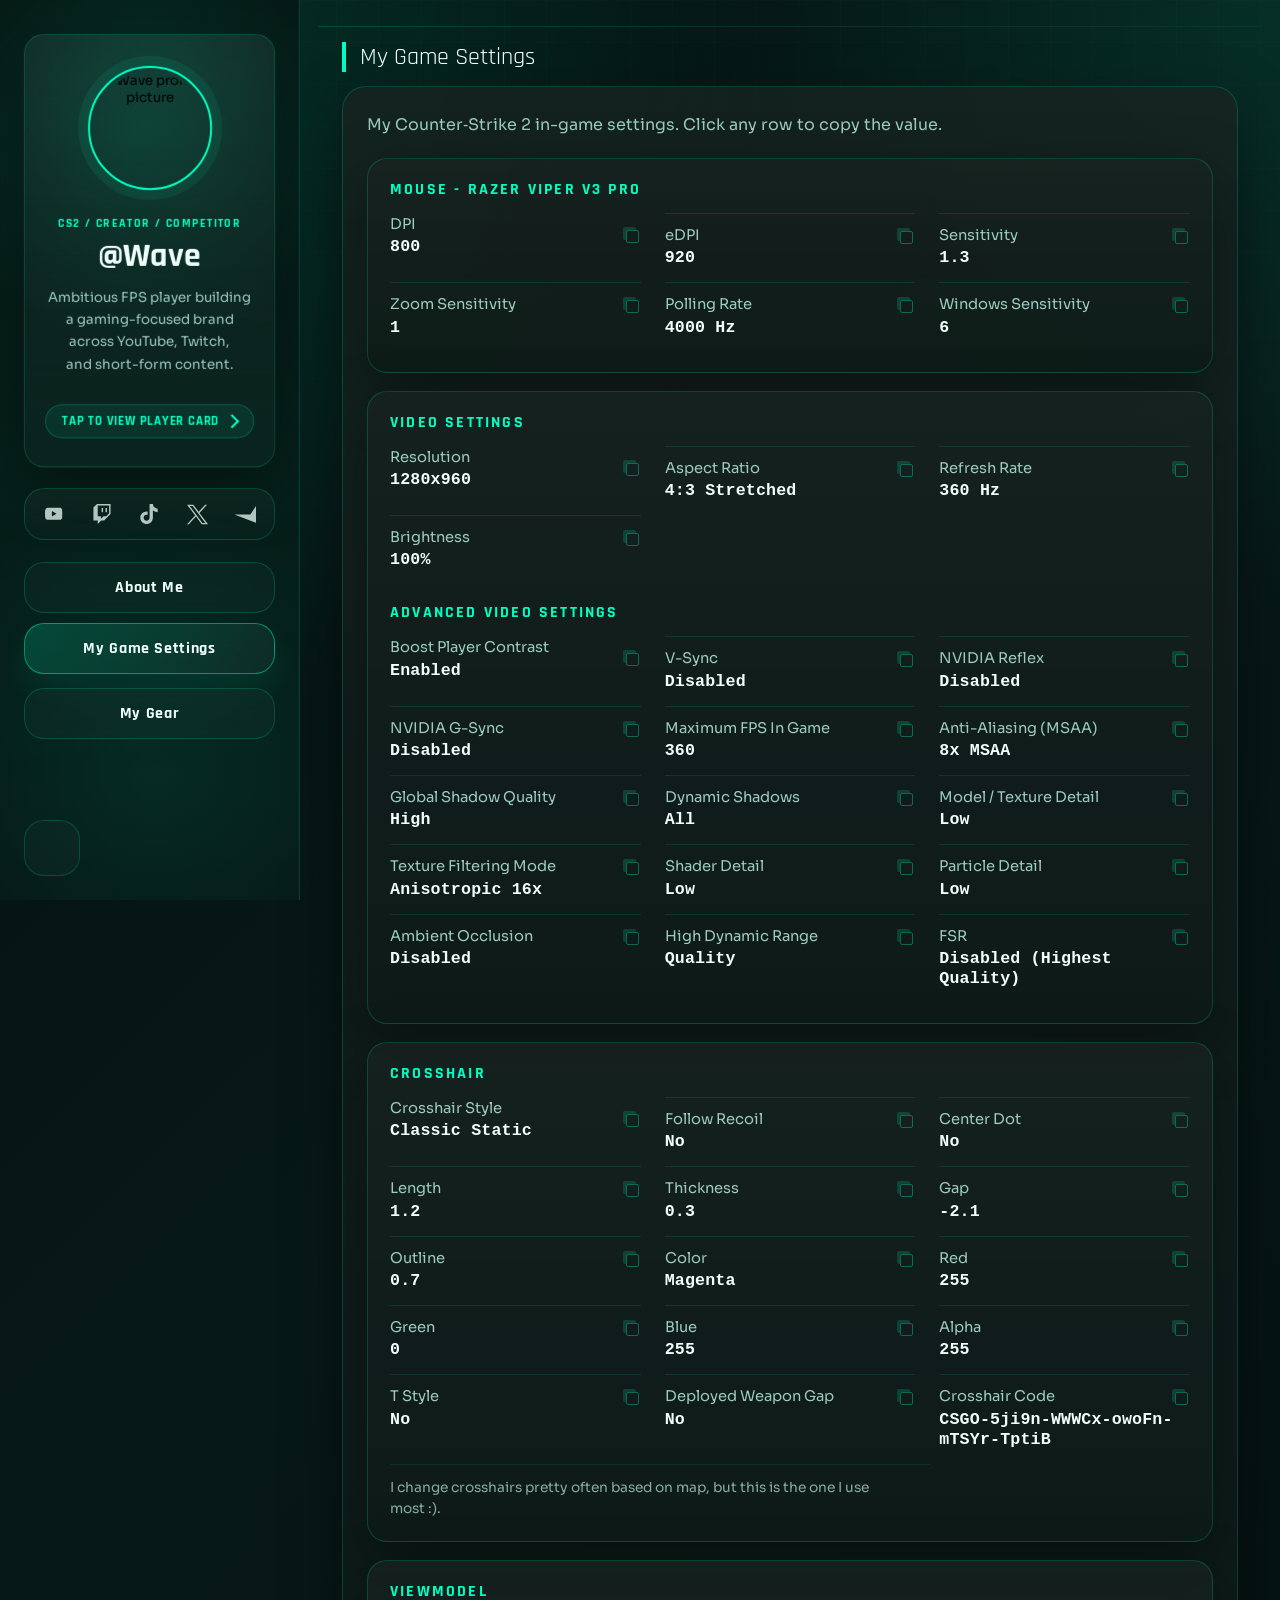
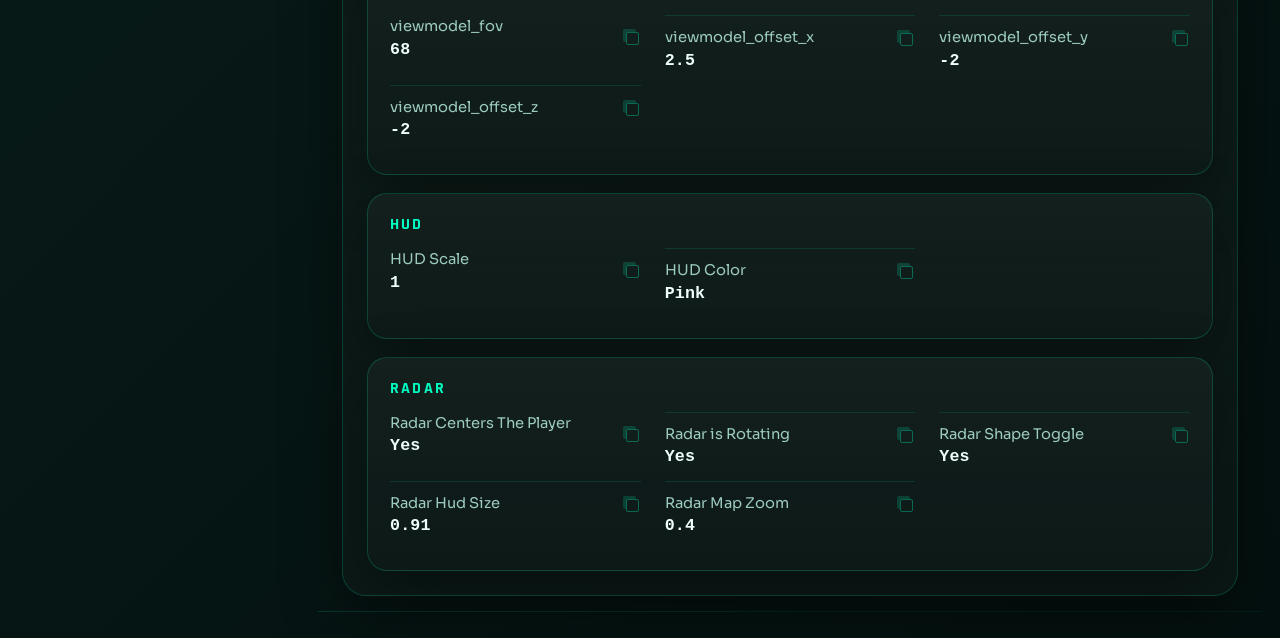
==== docs/index.html @ 9c23ccd5 "Add files via upload" ====
<!DOCTYPE html>
<html lang="en">
<head>
    <meta charset="UTF-8">
    <meta name="viewport" content="width=device-width, initial-scale=1.0">
    <title>About Wave</title>
    <link rel="icon" href="/about-wave/site_top.png" type="image/png">
    <link rel="icon" href="/about-wave/favicon.ico" sizes="any">
    <link rel="apple-touch-icon" href="/about-wave/site_top.png">
    <link rel="preconnect" href="https://fonts.googleapis.com">
    <link rel="preconnect" href="https://fonts.gstatic.com" crossorigin>
    <link href="https://fonts.googleapis.com/css2?family=Rajdhani:wght@500;600;700&family=Sora:wght@400;500;600;700&display=swap" rel="stylesheet">
    <link rel="stylesheet" href="style.css?v=10">
</head>
<body class="dark">
<svg width="0" height="0" style="position:absolute" aria-hidden="true" focusable="false">
<symbol id="ico-youtube" viewBox="10 36.87 182.07 126.98"><path fill="currentColor" stroke="none" d="M 190.522125 70.912613 C 189.40419 60.115097 186.997681 48.178772 178.139496 41.90596 C 171.280365 37.041611 162.263321 36.861847 153.844971 36.871857 C 136.050629 36.881714 118.247475 36.901703 100.452553 36.911728 C 83.337372 36.931747 66.222054 36.941727 49.106869 36.961731 C 41.957218 36.971741 35.007179 36.412476 28.366781 39.508865 C 22.66515 42.165878 18.20149 47.219849 15.515499 52.843369 C 11.790859 60.664368 11.011976 69.524323 10.562595 78.174347 C 9.73385 93.926094 9.823727 109.717834 10.81222 125.460167 C 11.541235 136.94696 13.388477 149.641449 22.265636 156.963928 C 30.134298 163.446503 41.238209 163.765686 51.443363 163.775986 C 83.836479 163.80542 116.239594 163.836304 148.642136 163.855423 C 152.796143 163.865723 157.131104 163.786285 161.364563 163.325867 C 169.691711 162.427124 177.630554 160.039734 182.983398 153.867554 C 188.384796 147.64386 189.773392 138.984268 190.592728 130.7836 C 192.588837 110.885796 192.569702 90.799683 190.522125 70.912613 Z M 81.719604 128.25647 L 81.719604 72.470963 L 130.009354 100.358055 L 81.719604 128.25647 Z"/></symbol>
<symbol id="ico-twitch" viewBox="36.61 4 164.52 192"><g> <path fill="currentColor" stroke="none" d="M 70.888496 4 L 36.610176 38.288544 L 36.610176 161.710846 L 77.735664 161.710846 L 77.735664 196 L 112.013977 161.710846 L 139.434143 161.710846 L 201.133286 99.994194 L 201.133286 4 L 70.888496 4 Z M 187.417953 93.134132 L 159.996811 120.563225 L 132.575684 120.563225 L 108.5849 144.561493 L 108.5849 120.563225 L 77.735664 120.563225 L 77.735664 17.708817 L 187.417953 17.708817 L 187.417953 93.134132 Z"/> <path fill="currentColor" stroke="none" d="M 166.844131 41.718246 L 153.139938 41.718246 L 153.139938 82.855667 L 166.844131 82.855667 L 166.844131 41.718246 Z"/> <path fill="currentColor" stroke="none" d="M 129.148041 41.718246 L 115.442734 41.718246 L 115.442734 82.855667 L 129.148041 82.855667 L 129.148041 41.718246 Z"/> </g></symbol>
<symbol id="ico-tiktok" viewBox="19.44 6.09 163.63 188.91"><path fill="currentColor" stroke="none" d="M 183.061096 51.829941 L 183.061096 84.390602 C 177.371429 83.834839 169.979675 82.542038 161.802902 79.545731 C 151.126495 75.631294 143.178101 70.279175 137.971939 66.135117 L 137.971939 131.944397 L 137.83992 131.739227 C 137.923767 133.045227 137.971939 134.372635 137.971939 135.714325 C 137.971939 168.396469 111.388023 195 78.704086 195 C 46.020145 195 19.435699 168.396469 19.435699 135.714325 C 19.435699 103.032173 46.020145 76.416679 78.704086 76.416679 C 81.904854 76.416679 85.045326 76.67038 88.11319 77.165665 L 88.11319 109.255302 C 85.166122 108.20443 82.001556 107.63707 78.704086 107.63707 C 63.23172 107.63707 50.634144 120.226067 50.634144 135.714325 C 50.634144 151.204346 63.23172 163.79335 78.704086 163.79335 C 94.17646 163.79335 106.7742 151.191879 106.7742 135.714325 C 106.7742 135.13446 106.761703 134.554626 106.726028 133.974762 L 106.726028 6.087601 L 139.25296 6.087601 C 139.374283 8.842316 139.483109 11.621353 139.602661 14.376068 C 139.820328 19.800781 141.752548 25.008209 145.122833 29.273041 C 149.072937 34.287064 154.907135 40.110367 163.09639 44.761841 C 170.764709 49.099274 177.963776 50.972137 183.061096 51.854218 L 183.061096 51.829941 Z"/></symbol>
<symbol id="ico-x" viewBox="3 8.47 196 183.49"><path fill="currentColor" stroke="none" d="M 3.471269 8.466309 L 79.143921 109.668312 L 3 191.952637 L 20.141779 191.952637 L 86.812439 119.915634 L 140.674789 191.952637 L 199 191.952637 L 119.072861 85.058235 L 189.951645 8.466309 L 172.809357 8.466309 L 111.415375 74.811584 L 61.806679 8.466309 L 3.482645 8.466309 L 3.471269 8.466309 Z M 28.672506 21.093765 L 55.460266 21.093765 L 173.775681 179.32605 L 146.987228 179.32605 L 28.672506 21.093765 Z"/></symbol>
<symbol id="ico-faceit" viewBox="0 0 599 473"><path fill="currentColor" stroke="none" d="M 599 2 L 594 0 L 440 236 L 5 236 L 0 239 L 0 243 L 594 473 L 599 470 Z"/></symbol>
</svg>
    <div class="site-shell"></div>
    <div class="container">
        <aside class="sidebar">
            <button class="identity-badge" id="identityBadge" type="button" aria-label="Show player stats" aria-pressed="false">
                <div class="badge-card">
                    <div class="badge-face badge-front">
                        <div class="badge-front-content">
                            <img src="profile.png" alt="Wave profile picture" class="profile-img">
                            <p class="eyebrow">CS2 / Creator / Competitor</p>
                            <div class="username">@Wave</div>
                            <p class="bio">Ambitious FPS player building a gaming-focused brand across YouTube, Twitch, and short-form content.</p>
                        </div>
                        <span class="badge-hint">Tap to view player card</span>
                    </div>

                    <div class="badge-face badge-back">
                        <div class="player-tags">
                            <div class="player-tag">
                                <span>Current Rank</span>
                                <strong>Global Elite / Faceit 10</strong>
                            </div>
                            <div class="player-tag">
                                <span>Server</span>
                                <strong>Europe</strong>
                            </div>
                            <div class="player-tag">
                                <span>Peak ELO</span>
                                <strong>3150</strong>
                            </div>
                            <div class="player-tag">
                                <span>Team</span>
                                <strong>Open for Team</strong>
                            </div>
                        </div>
                        <span class="badge-hint badge-hint-back">Tap to flip back</span>
                    </div>
                </div>
            </button>

            <div class="socials">
                <a href="https://www.youtube.com/@wave7476" target="_blank" rel="noreferrer" aria-label="YouTube" title="YouTube">
                    <svg class="social-icon" viewBox="0 0 201 201" aria-hidden="true"><use href="#ico-youtube"></use></svg>
                </a>
                <a href="https://www.twitch.tv/wave_l7" target="_blank" rel="noreferrer" aria-label="Twitch" title="Twitch">
                    <svg class="social-icon" viewBox="0 0 201 201" aria-hidden="true"><use href="#ico-twitch"></use></svg>
                </a>
                <a href="https://www.tiktok.com/@wave_l7" target="_blank" rel="noreferrer" aria-label="TikTok" title="TikTok">
                    <svg class="social-icon" viewBox="0 0 201 201" aria-hidden="true"><use href="#ico-tiktok"></use></svg>
                </a>
                <a href="https://x.com/wave_ll7?s=21&t=BufkbjyhLS3uzWWzU3MtsQ" target="_blank" rel="noreferrer" aria-label="X" title="X">
                    <svg class="social-icon" viewBox="0 0 201 201" aria-hidden="true"><use href="#ico-x"></use></svg>
                </a>
                <a href="https://www.faceit.com/en/players/Wave_l7" target="_blank" rel="noreferrer" aria-label="FACEIT" title="FACEIT">
                    <svg class="social-icon" viewBox="0 0 201 201" aria-hidden="true"><use href="#ico-faceit"></use></svg>
                </a>
            </div>

            <nav class="nav">
                <button class="nav-link" data-section="about">About Me</button>
                <button class="nav-link active" data-section="settings">My Game Settings</button>
                <button class="nav-link" data-section="gear">My Gear</button>
            </nav>

            <button id="themeToggle" aria-label="Toggle theme"></button>
        </aside>

        <main class="content">
            <section class="section" data-section="about">
                <div class="about-panel-flip" id="aboutPanelFlip">
                    <div class="about-panel-card">
                        <div class="panel about-panel about-panel-face about-panel-front" data-about-panel-toggle tabindex="0" role="button" aria-label="Show streaming and upload schedule">
                            <div class="about-copy">
                                <h2>A bit about myself</h2>
                                <div class="about-intro-chip">My name is Liam</div>
                                <div class="about-role-tags" aria-label="Player role attributes">
                                    <span class="about-role-tag">AWP</span>
                                    <span class="about-role-tag">Mirage</span>
                                    <span class="about-role-tag">Callouts</span>
                                </div>
                                <p>I started playing games at a very young age and got hooked on FPS titles through Call of Duty 2 and Call of Duty 4. But I really fell in love with the genre when I stepped into the CS:GO territory.</p>
                                <p>Now I’m actively pursuing the highest level of gameplay, constantly improving while also maintaining that "fun" in games.</p>
                                <blockquote class="about-quote">
                                    <span class="about-quote-mark">"</span>
                                    <p>Your time is limited, so don’t waste it living someone else’s life.</p>
                                </blockquote>
                            </div>

                            <div class="milestone-summary">
                                <div class="summary-box">
                                    <span>Started With</span>
                                    <strong>Competitive CS2 passion</strong>
                                </div>
                                <div class="summary-box">
                                    <span>Built Around</span>
                                    <strong>YouTube + Esports</strong>
                                </div>
                                <div class="summary-box">
                                    <span>Current Goal</span>
                                    <strong>Make it to the Premier League</strong>
                                </div>
                            </div>
                        </div>

                        <div class="panel about-panel about-panel-face about-panel-back">
                            <button class="about-panel-toggle" type="button" data-about-panel-toggle aria-label="Show about me story">Back to Story</button>
                            <div class="schedule-copy">
                                <span class="widget-kicker">Content Schedule</span>
                                <h2>Live & Upload Calendar</h2>
                                <p>Keeping the week simple and consistent: live streams run from Friday to Sunday, and new videos land on Wednesday and Sunday.</p>
                                <div class="schedule-legend" aria-label="Calendar legend">
                                    <div class="schedule-legend-item">
                                        <span class="schedule-marker stream" aria-hidden="true"></span>
                                        <span>Stream</span>
                                    </div>
                                    <div class="schedule-legend-item">
                                        <span class="schedule-marker upload" aria-hidden="true"></span>
                                        <span>Upload</span>
                                    </div>
                                    <div class="schedule-legend-item">
                                        <span class="schedule-marker both" aria-hidden="true"></span>
                                        <span>Stream + Upload</span>
                                    </div>
                                </div>
                            </div>

                            <div class="schedule-card" aria-label="Weekly content calendar">
                                <div class="schedule-grid">
                                    <div class="schedule-day">
                                        <span class="schedule-day-label">Mon</span>
                                        <span class="schedule-marker off" aria-hidden="true"></span>
                                    </div>
                                    <div class="schedule-day">
                                        <span class="schedule-day-label">Tue</span>
                                        <span class="schedule-marker off" aria-hidden="true"></span>
                                    </div>
                                    <div class="schedule-day">
                                        <span class="schedule-day-label">Wed</span>
                                        <span class="schedule-marker upload" aria-hidden="true"></span>
                                    </div>
                                    <div class="schedule-day">
                                        <span class="schedule-day-label">Thu</span>
                                        <span class="schedule-marker off" aria-hidden="true"></span>
                                    </div>
                                    <div class="schedule-day">
                                        <span class="schedule-day-label">Fri</span>
                                        <span class="schedule-marker stream" aria-hidden="true"></span>
                                    </div>
                                    <div class="schedule-day">
                                        <span class="schedule-day-label">Sat</span>
                                        <span class="schedule-marker stream" aria-hidden="true"></span>
                                    </div>
                                    <div class="schedule-day featured">
                                        <span class="schedule-day-label">Sun</span>
                                        <span class="schedule-marker both" aria-hidden="true"></span>
                                    </div>
                                </div>
                                <div class="schedule-note">
                                    <strong>Streaming:</strong> Friday to Sunday, 7 PM to 10 PM (Ljubljana time)
                                </div>
                            </div>
                        </div>
                    </div>
                </div>

                <div class="about-widgets">
                    <div class="panel about-widget contact-widget">
                        <div class="widget-header">
                            <span class="widget-kicker">Contact Me</span>
                            <h3>Messages & Business Reachout</h3>
                        </div>
                        <div class="contact-list">
                            <div class="contact-item">
                                <div class="contact-item-main">
                                    <span>DM me on X</span>
                                    <strong>@wave_ll7</strong>
                                </div>
                                <a class="contact-mini-cta" href="https://x.com/wave_ll7?s=21&t=BufkbjyhLS3uzWWzU3MtsQ" target="_blank" rel="noreferrer" aria-label="Open X contact"></a>
                            </div>
                            <div class="contact-item">
                                <div class="contact-item-main">
                                    <span>Email</span>
                                    <strong>wave_l7.business@outlook.com</strong>
                                </div>
                                <a class="contact-mini-cta" href="mailto:wave_l7.business@outlook.com" aria-label="Open email prompt"></a>
                            </div>
                        </div>
                    </div>

                    <div class="panel about-widget region-widget">
                        <div class="widget-header">
                            <span class="widget-kicker">Country & Region</span>
                            <h3>Europe / Slovenia</h3>
                        </div>
                    </div>
                </div>

                <div class="timeline-header">
                    <div class="section-title timeline-title">Progress Timeline</div>
                    <div class="timeline-switch" aria-label="Timeline switcher">
                        <span class="timeline-switch-glass" aria-hidden="true"></span>
                        <button class="timeline-tab active" data-timeline="esports">Esports</button>
                        <button class="timeline-tab" data-timeline="channel">Channel</button>
                    </div>
                </div>

                <div class="timeline-view active" data-timeline-view="esports">
                    <div class="timeline">
                        <article class="timeline-item timeline-item-start completed">
                            <span class="timeline-year">The Beginning</span>
                            <button class="timeline-card-flip" type="button" aria-label="Show Competitive Start achievement date">
                                <div class="timeline-card-stack">
                                    <div class="timeline-card timeline-card-front">
                                        <h3>Competitive Start</h3>
                                        <p>Started my grind up at the beginning of 2026 and am slowly grinding my way to the top level of the faceit playerbase.</p>
                                    </div>
                                    <div class="timeline-card timeline-card-back">
                                        <span class="timeline-date-label">Achievement Date</span>
                                        <strong>17 Jan 2026</strong>
                                    </div>
                                </div>
                            </button>
                        </article>
                        <article class="timeline-item completed">
                            <span class="timeline-year">Breakthrough</span>
                            <button class="timeline-card-flip" type="button" aria-label="Show First Serious Milestone achievement date">
                                <div class="timeline-card-stack">
                                    <div class="timeline-card timeline-card-front">
                                        <h3>First Serious Milestone</h3>
                                        <p>Reached 3k ELO for the first time </p>
                                    </div>
                                    <div class="timeline-card timeline-card-back">
                                        <span class="timeline-date-label">Achievement Date</span>
                                        <strong>30 Mar 2026</strong>
                                    </div>
                                </div>
                            </button>
                        </article>
                        <article class="timeline-item goal">
                            <span class="goal-rings" aria-hidden="true"></span>
                            <span class="goal-orbit" aria-hidden="true"></span>
                            <span class="timeline-year">Next</span>
                            <div class="timeline-card">
                                <h3>Final Goal</h3>
                                <p>Aim to reach 4k ELO and earn a spot on my first esports team.</p>
                            </div>
                        </article>
                    </div>
                </div>

                <div class="timeline-view" data-timeline-view="channel">
                    <div class="timeline">
                        <article class="timeline-item timeline-item-start completed">
                            <span class="timeline-year">The Start</span>
                            <button class="timeline-card-flip" type="button" aria-label="Show Channel Launch achievement date">
                                <div class="timeline-card-stack">
                                    <div class="timeline-card timeline-card-front">
                                        <h3>Channel Launch</h3>
                                        <p>Created the Wave channel and uploaded the first Call of Duty Warzone montage.</p>
                                    </div>
                                    <div class="timeline-card timeline-card-back">
                                        <span class="timeline-date-label">Achievement Date</span>
                                        <strong>10 Nov 2020</strong>
                                    </div>
                                </div>
                            </button>
                        </article>
                        <article class="timeline-item completed">
                            <span class="timeline-year">Video Milestone</span>
                            <button class="timeline-card-flip" type="button" aria-label="Show Grinding Phase achievement date">
                                <div class="timeline-card-stack">
                                    <div class="timeline-card timeline-card-front">
                                        <h3>First Big Short</h3>
                                        <p>"Justice Rains From Above" Became the first Arc Raiders Short to reach one hundred thousand views on Christmas Eve and it felt unreal.</p>
                                    </div>
                                    <div class="timeline-card timeline-card-back">
                                        <span class="timeline-date-label">Achievement Date</span>
                                        <strong>24 Dec 2025</strong>
                                    </div>
                                </div>
                            </button>
                        </article>
                        <article class="timeline-item completed">
                            <span class="timeline-year">Video Milestone</span>
                            <button class="timeline-card-flip" type="button" aria-label="Show Breakthrough achievement date">
                                <div class="timeline-card-stack">
                                    <div class="timeline-card timeline-card-front">
                                        <h3>First Hundred Views</h3>
                                        <p>"Solo Queue Dust 2 FACEIT – Road to 3K" Became the first video to pass one hundred views.</p>
                                    </div>
                                    <div class="timeline-card timeline-card-back">
                                        <span class="timeline-date-label">Achievement Date</span>
                                        <strong>16 Mar 2026</strong>
                                    </div>
                                </div>
                            </button>
                        </article>
                        <article class="timeline-item goal">
                            <span class="goal-rings" aria-hidden="true"></span>
                            <span class="goal-orbit" aria-hidden="true"></span>
                            <span class="timeline-year">Goal</span>
                            <div class="timeline-card">
                                <h3>Channel Goal</h3>
                                <p>Reach 100 Subscribers on YouTube.</p>
                            </div>
                        </article>
                    </div>
                </div>

                <p class="timeline-outro">Thanks for all the support and for taking the time to read my story.</p>
            </section>

            <section class="section active" data-section="settings">
                <div class="section-title">My Game Settings</div>
                <div class="panel settings-panel">
                    <p class="section-intro">My Counter‑Strike 2 in-game settings. Click any row to copy the value.</p>

                    <div class="settings-list">
                        <div class="settings-group">
                            <h3>Mouse - Razer Viper V3 Pro</h3>
                            <div class="settings-row"><span>DPI</span><strong>800</strong></div>
                            <div class="settings-row"><span>eDPI</span><strong>920</strong></div>
                            <div class="settings-row"><span>Sensitivity</span><strong>1.3</strong></div>
                            <div class="settings-row"><span>Zoom Sensitivity</span><strong>1</strong></div>
                            <div class="settings-row"><span>Polling Rate</span><strong>4000 Hz</strong></div>
                            <div class="settings-row"><span>Windows Sensitivity</span><strong>6</strong></div>
                        </div>

                        <div class="settings-group">
                            <h3>Video Settings</h3>
                            <div class="settings-row"><span>Resolution</span><strong>1280x960</strong></div>
                            <div class="settings-row"><span>Aspect Ratio</span><strong>4:3 Stretched</strong></div>
                            <div class="settings-row"><span>Refresh Rate</span><strong>360 Hz</strong></div>
                            <div class="settings-row"><span>Brightness</span><strong>100%</strong></div>
                            <p class="settings-subtitle">Advanced Video Settings</p>
                            <div class="settings-row"><span>Boost Player Contrast</span><strong>Enabled</strong></div>
                            <div class="settings-row"><span>V-Sync</span><strong>Disabled</strong></div>
                            <div class="settings-row"><span>NVIDIA Reflex</span><strong>Disabled</strong></div>
                            <div class="settings-row"><span>NVIDIA G-Sync</span><strong>Disabled</strong></div>
                            <div class="settings-row"><span>Maximum FPS In Game</span><strong>360</strong></div>
                            <div class="settings-row"><span>Anti-Aliasing (MSAA)</span><strong>8x MSAA</strong></div>
                            <div class="settings-row"><span>Global Shadow Quality</span><strong>High</strong></div>
                            <div class="settings-row"><span>Dynamic Shadows</span><strong>All</strong></div>
                            <div class="settings-row"><span>Model / Texture Detail</span><strong>Low</strong></div>
                            <div class="settings-row"><span>Texture Filtering Mode</span><strong>Anisotropic 16x</strong></div>
                            <div class="settings-row"><span>Shader Detail</span><strong>Low</strong></div>
                            <div class="settings-row"><span>Particle Detail</span><strong>Low</strong></div>
                            <div class="settings-row"><span>Ambient Occlusion</span><strong>Disabled</strong></div>
                            <div class="settings-row"><span>High Dynamic Range</span><strong>Quality</strong></div>
                            <div class="settings-row"><span>FSR</span><strong>Disabled (Highest Quality)</strong></div>
                        </div>

                        <div class="settings-group">
                            <h3>Crosshair</h3>
                            <div class="settings-row"><span>Crosshair Style</span><strong>Classic Static</strong></div>
                            <div class="settings-row"><span>Follow Recoil</span><strong>No</strong></div>
                            <div class="settings-row"><span>Center Dot</span><strong>No</strong></div>
                            <div class="settings-row"><span>Length</span><strong>1.2</strong></div>
                            <div class="settings-row"><span>Thickness</span><strong>0.3</strong></div>
                            <div class="settings-row"><span>Gap</span><strong>-2.1</strong></div>
                            <div class="settings-row"><span>Outline</span><strong>0.7</strong></div>
                            <div class="settings-row"><span>Color</span><strong>Magenta</strong></div>
                            <div class="settings-row"><span>Red</span><strong>255</strong></div>
                            <div class="settings-row"><span>Green</span><strong>0</strong></div>
                            <div class="settings-row"><span>Blue</span><strong>255</strong></div>
                            <div class="settings-row"><span>Alpha</span><strong>255</strong></div>
                            <div class="settings-row"><span>T Style</span><strong>No</strong></div>
                            <div class="settings-row"><span>Deployed Weapon Gap</span><strong>No</strong></div>
                            <div class="settings-row"><span>Crosshair Code</span><strong>CSGO-5ji9n-WWWCx-owoFn-mTSYr-TptiB</strong></div>
                            <p class="settings-note">I change crosshairs pretty often based on map, but this is the one I use most :).</p>
                        </div>

                        <div class="settings-group">
                            <h3>Viewmodel</h3>
                            <div class="settings-row"><span>viewmodel_fov</span><strong>68</strong></div>
                            <div class="settings-row"><span>viewmodel_offset_x</span><strong>2.5</strong></div>
                            <div class="settings-row"><span>viewmodel_offset_y</span><strong>-2</strong></div>
                            <div class="settings-row"><span>viewmodel_offset_z</span><strong>-2</strong></div>
                        </div>

                        <div class="settings-group">
                            <h3>HUD</h3>
                            <div class="settings-row"><span>HUD Scale</span><strong>1</strong></div>
                            <div class="settings-row"><span>HUD Color</span><strong>Pink</strong></div>
                        </div>

                        <div class="settings-group">
                            <h3>Radar</h3>
                            <div class="settings-row"><span>Radar Centers The Player</span><strong>Yes</strong></div>
                            <div class="settings-row"><span>Radar is Rotating</span><strong>Yes</strong></div>
                            <div class="settings-row"><span>Radar Shape Toggle</span><strong>Yes</strong></div>
                            <div class="settings-row"><span>Radar Hud Size</span><strong>0.91</strong></div>
                            <div class="settings-row"><span>Radar Map Zoom</span><strong>0.4</strong></div>
                        </div>
                    </div>
                </div>
            </section>

            <section class="section" data-section="gear">
                <div class="section-title">My Gear</div>
                <div class="panel">
                    <div class="grid">
                        <div class="card">
                            <img src="mouse.jpg" alt="Razer Viper V3 Pro">
                            <h3>Razer Viper V3 Pro</h3>
                        </div>
                        <div class="card">
                            <img src="mousepad.jpg" alt="Razer Gigantus v2">
                            <h3>Razer Gigantus v2</h3>
                        </div>
                        <div class="card">
                            <img src="keyboard.jpg" alt="Razer Huntsman Mini">
                            <h3>Razer Huntsman Mini</h3>
                        </div>
                        <div class="card">
                            <img src="monitor_1.jpg" alt="Alienware AW2725QF 27 Inch 4K">
                            <h3>Alienware AW2725QF 27 Inch 4K</h3>
                        </div>
                        <div class="card">
                            <img src="headphones.jpg" alt="Sennheiser HD 560 S">
                            <h3>Sennheiser HD 560 S</h3>
                        </div>
                        <div class="card">
                            <img src="microphone.jpg" alt="ELGATO Wave:3">
                            <h3>ELGATO Wave:3</h3>
                        </div>
                        <div class="card">
                            <img src="webcam.jpg" alt="Logitech Brio 4K UHD">
                            <h3>Logitech Brio 4K UHD</h3>
                        </div>
                        <div class="card">
                            <img src="chair.jpg" alt="Logitech Brio 4K UHD">
                            <h3>NIBE Gaming chair black faux leather red</h3>
                        </div>
                    </div>
                </div>

                <div class="section-title">My System</div>
                <div class="panel">
                    <div class="grid">
                        <div class="card">
                            <img src="cpu.jpg" alt="Ryzen 7 9800X3D">
                            <h3>Ryzen 7 9800X3D</h3>
                        </div>
                        <div class="card">
                            <img src="cpu_cooler.jpg" alt="DeepCool LS720 WH 360mm AIO">
                            <h3>DeepCool LS720 WH 360mm AIO</h3>
                        </div>
                        <div class="card">
                            <img src="ram.jpg" alt="ENVINDA DDR5 5600Mhz">
                            <h3>ENVINDA DDR5 5600Mhz</h3>
                        </div>
                        <div class="card">
                            <img src="gpu.jpg" alt="Gigabyte AERO 4070ti">
                            <h3>Gigabyte AERO 4070ti</h3>
                        </div>
                        <div class="card">
                            <img src="motherboard.jpg" alt="ASRock B850 Pro RS">
                            <h3>ASRock B850 Pro RS</h3>
                        </div>
                        <div class="card">
                            <img src="case.jpg" alt="NZXT H7 Flow">
                            <h3>NZXT H7 Flow</h3>
                        </div>
                        <div class="card">
                            <img src="case_fans.jpg" alt="Lian Li Bora Digital Gray">
                            <h3>Lian Li Bora Digital Gray</h3>
                        </div>
                        <div class="card">
                            <img src="ssd.jpg" alt="Crucial T500 2TB">
                            <h3>Crucial T500 2TB</h3>
                        </div>
                        <div class="card">
                            <img src="psu.jpg" alt="Thermaltake GF1 850W">
                            <h3>Thermaltake GF1 850W</h3>
                        </div>
                    </div>
                </div>
            </section>
        </main>

        <div class="socials socials-mobile">
            <a href="https://www.youtube.com/@wave7476" target="_blank" rel="noreferrer" aria-label="YouTube" title="YouTube">
                <svg class="social-icon" viewBox="0 0 201 201" aria-hidden="true"><use href="#ico-youtube"></use></svg>
            </a>
            <a href="https://www.twitch.tv/wave_l7" target="_blank" rel="noreferrer" aria-label="Twitch" title="Twitch">
                <svg class="social-icon" viewBox="0 0 201 201" aria-hidden="true"><use href="#ico-twitch"></use></svg>
            </a>
            <a href="https://www.tiktok.com/@wave_l7" target="_blank" rel="noreferrer" aria-label="TikTok" title="TikTok">
                <svg class="social-icon" viewBox="0 0 201 201" aria-hidden="true"><use href="#ico-tiktok"></use></svg>
            </a>
            <a href="https://x.com/wave_ll7?s=21&t=BufkbjyhLS3uzWWzU3MtsQ" target="_blank" rel="noreferrer" aria-label="X" title="X">
                <svg class="social-icon" viewBox="0 0 201 201" aria-hidden="true"><use href="#ico-x"></use></svg>
            </a>
            <a href="https://www.faceit.com/en/players/Wave_l7" target="_blank" rel="noreferrer" aria-label="FACEIT" title="FACEIT">
                <svg class="social-icon" viewBox="0 0 201 201" aria-hidden="true"><use href="#ico-faceit"></use></svg>
            </a>
        </div>
    </div>

    <script src="script.js?v=10"></script>
</body>
</html>
---- docs/style.css ----
:root {
    --sidebar-radius: 20px;
    --bg: #061311;
    --panel: rgba(8, 21, 19, 0.82);
    --panel-strong: rgba(10, 31, 27, 0.92);
    --border: rgba(0, 255, 195, 0.18);
    --text: #effffb;
    --muted: #9ccbc0;
    --accent: #00ffc3;
    --accent-soft: rgba(0, 255, 195, 0.14);
    --shadow: 0 20px 60px rgba(0, 0, 0, 0.35);
    --sidebar-bg: linear-gradient(180deg, rgba(6, 18, 16, 0.96), rgba(6, 18, 16, 0.76));
}

* {
    margin: 0;
    padding: 0;
    box-sizing: border-box;
}

html {
    scroll-behavior: smooth;
}

body {
    min-height: 100vh;
    position: relative;
    font-family: "Sora", sans-serif;
    color: var(--text);
    background:
        radial-gradient(circle at top left, rgba(0, 255, 195, 0.16), transparent 30%),
        radial-gradient(circle at top right, rgba(0, 255, 195, 0.1), transparent 24%),
        linear-gradient(135deg, #03100e 0%, #071917 45%, #04100f 100%);
    transition: background 0.3s ease, color 0.3s ease;
    overflow-x: hidden;
}

body::before {
    content: "";
    position: fixed;
    inset: 0;
    background-image:
        linear-gradient(rgba(255, 255, 255, 0.02) 1px, transparent 1px),
        linear-gradient(90deg, rgba(255, 255, 255, 0.02) 1px, transparent 1px);
    background-size: 42px 42px;
    mask-image: linear-gradient(to bottom, rgba(0, 0, 0, 0.75), transparent 95%);
    pointer-events: none;
}

body::after {
    content: "";
    position: fixed;
    inset: -8%;
    background:
        radial-gradient(circle at 18% 18%, rgba(117, 255, 223, 0.07), transparent 30%),
        radial-gradient(circle at 82% 22%, rgba(117, 255, 223, 0.04), transparent 26%),
        radial-gradient(circle at 70% 78%, rgba(117, 255, 223, 0.05), transparent 30%);
    opacity: 0;
    transform-origin: center;
    animation: ambientBreathe 26s ease-in-out infinite;
    pointer-events: none;
}

body:not(.dark) {
    --bg: #f1fbf7;
    --panel: rgba(246, 253, 250, 0.98);
    --panel-strong: rgba(239, 249, 245, 0.985);
    --border: rgba(0, 154, 118, 0.28);
    --text: #10211d;
    --muted: #3d5c54;
    --accent: #00a884;
    --accent-soft: rgba(0, 168, 132, 0.09);
    --shadow: 0 18px 48px rgba(8, 44, 37, 0.08);
    --sidebar-bg: linear-gradient(180deg, rgba(238, 251, 247, 0.99), rgba(226, 245, 239, 0.96));
    background:
        radial-gradient(circle at top left, rgba(0, 207, 160, 0.11), transparent 30%),
        radial-gradient(circle at bottom right, rgba(0, 207, 160, 0.06), transparent 24%),
        linear-gradient(135deg, #f1fbf7 0%, #e4f4ee 100%);
}

body:not(.dark)::before {
    background-image:
        linear-gradient(rgba(8, 53, 42, 0.06) 1px, transparent 1px),
        linear-gradient(90deg, rgba(8, 53, 42, 0.06) 1px, transparent 1px);
}

body:not(.dark)::after {
    background:
        radial-gradient(circle at 18% 18%, rgba(0, 168, 132, 0.03), transparent 28%),
        radial-gradient(circle at 82% 22%, rgba(0, 168, 132, 0.02), transparent 24%),
        radial-gradient(circle at 70% 78%, rgba(0, 168, 132, 0.025), transparent 28%);
    opacity: 0;
}

body:not(.dark) .site-shell::before,
body:not(.dark) .site-shell::after {
    background: linear-gradient(90deg, rgba(0, 154, 118, 0.24), rgba(0, 154, 118, 0.1));
    box-shadow: 0 0 18px rgba(0, 154, 118, 0.06);
}

.site-shell {
    position: absolute;
    inset: 0;
    pointer-events: none;
    z-index: 0;
}

.site-shell::before,
.site-shell::after {
    content: "";
    position: absolute;
    left: 318px;
    right: 18px;
    height: 1px;
    background: linear-gradient(90deg, rgba(0, 255, 195, 0.16), rgba(0, 255, 195, 0.06));
    box-shadow: 0 0 28px rgba(0, 255, 195, 0.08);
}

.site-shell::before {
    top: 26px;
}

.site-shell::after {
    bottom: 26px;
}

.container {
    display: flex;
    min-height: 100vh;
    position: relative;
    z-index: 1;
}

.sidebar {
    width: 300px;
    height: 100vh;
    min-height: 100vh;
    position: sticky;
    top: 0;
    padding: 36px 24px;
    background: var(--sidebar-bg);
    border-right: 1px solid var(--border);
    box-shadow: inset -1px 0 0 rgba(255, 255, 255, 0.02);
    text-align: center;
    display: flex;
    flex-direction: column;
    justify-content: flex-start;
    overflow: hidden;
}

.sidebar::before {
    content: "";
    position: absolute;
    inset: 0;
    background:
        radial-gradient(circle at 48% 14%, rgba(0, 255, 195, 0.12), transparent 28%),
        radial-gradient(circle at 52% 86%, rgba(0, 255, 195, 0.08), transparent 34%),
        linear-gradient(180deg, rgba(0, 255, 195, 0.015) 0%, rgba(0, 255, 195, 0.03) 22%, rgba(0, 255, 195, 0.05) 52%, rgba(0, 255, 195, 0.035) 78%, rgba(0, 255, 195, 0.02) 100%);
    pointer-events: none;
}

.sidebar > * {
    position: relative;
    z-index: 1;
}

.identity-badge {
    font-family: inherit;
    margin: 0 0 22px;
    padding: 0;
    border: none;
    background: transparent;
    cursor: pointer;
    perspective: 1200px;
    transform-style: preserve-3d;
    text-align: inherit;
}

.badge-card {
    position: relative;
    min-height: 470px;
    transform-style: preserve-3d;
    will-change: transform;
    transition: transform 0.65s cubic-bezier(0.22, 1, 0.36, 1);
}

.identity-badge:hover .badge-card,
.identity-badge:focus-visible .badge-card {
    transform: translateY(-2px);
}

.identity-badge.is-flipped .badge-card {
    transform: rotateY(180deg);
}

.badge-face {
    position: absolute;
    inset: 0;
    display: flex;
    flex-direction: column;
    justify-content: flex-start;
    padding: 26px 20px 22px;
    border-radius: var(--sidebar-radius);
    border: 1px solid var(--border);
    background:
        linear-gradient(180deg, rgba(255, 255, 255, 0.05), rgba(255, 255, 255, 0.02)),
        radial-gradient(circle at 50% 0%, rgba(0, 255, 195, 0.06), transparent 42%);
    box-shadow: var(--shadow);
    -webkit-backface-visibility: hidden;
    backface-visibility: hidden;
    transform-style: preserve-3d;
    overflow: hidden;
}

body:not(.dark) .badge-face {
    background: rgba(255, 255, 255, 0.78);
}

.badge-front {
    align-items: center;
    justify-content: flex-start;
    padding-bottom: 106px;
    transform: rotateY(0deg) translateZ(1px);
}

.badge-back {
    transform: rotateY(180deg) translateZ(1px);
    align-items: stretch;
    justify-content: space-between;
}

.badge-front-content {
    display: flex;
    flex-direction: column;
    align-items: center;
    gap: 12px;
    width: 100%;
    padding-top: 10px;
}

.profile-img {
    width: 124px;
    height: 124px;
    border-radius: 50%;
    border: 2px solid var(--accent);
    padding: 4px;
    object-fit: cover;
    margin: 0 auto 2px;
    box-shadow: 0 0 0 10px rgba(0, 255, 195, 0.08);
}

.eyebrow,
.timeline-year,
.settings-group h3 {
    font-family: "Rajdhani", sans-serif;
    letter-spacing: 0.16em;
    text-transform: uppercase;
}

.eyebrow {
    color: var(--accent);
    font-size: 0.78rem;
    font-weight: 700;
    margin-bottom: 0;
}

body:not(.dark) .eyebrow {
    color: rgba(0, 114, 91, 0.9);
    font-weight: 800;
}

.username {
    font-family: "Rajdhani", sans-serif;
    font-size: 2.15rem;
    font-weight: 700;
    color: var(--text);
    line-height: 1;
}

.bio {
    color: var(--muted);
    font-size: 0.92rem;
    line-height: 1.7;
    max-width: 230px;
    margin: 8px auto 0;
}

.player-tags {
    display: grid;
    gap: 10px;
    margin-bottom: 14px;
}

.player-tag {
    padding: 12px 14px;
    border-radius: var(--sidebar-radius);
    border: 1px solid var(--border);
    background: rgba(255, 255, 255, 0.04);
    text-align: left;
}

body:not(.dark) .player-tag {
    background: rgba(255, 255, 255, 0.72);
}

.player-tag span {
    display: block;
    color: var(--muted);
    font-size: 0.74rem;
    letter-spacing: 0.08em;
    text-transform: uppercase;
    margin-bottom: 4px;
}

.player-tag strong {
    font-family: "Rajdhani", sans-serif;
    font-size: 1.08rem;
    font-weight: 700;
    color: var(--text);
}

.badge-hint {
    display: inline-flex;
    align-items: center;
    gap: 8px;
    align-self: center;
    margin-top: auto;
    padding: 8px 12px;
    border-radius: var(--sidebar-radius);
    border: 1px solid rgba(0, 255, 195, 0.22);
    background: rgba(0, 255, 195, 0.08);
    color: var(--accent);
    font-family: "Rajdhani", sans-serif;
    font-size: 0.8rem;
    font-weight: 700;
    letter-spacing: 0.08em;
    text-transform: uppercase;
}

.badge-front .badge-hint {
    position: absolute;
    left: 20px;
    right: 20px;
    bottom: 22px;
    justify-content: center;
    margin-top: 0;
}

.badge-hint::after {
    content: "";
    width: 8px;
    height: 8px;
    border-top: 2px solid currentColor;
    border-right: 2px solid currentColor;
    transform: rotate(45deg);
}

.badge-hint,
.badge-hint::after,
.timeline-card-front::after,
.timeline-card-back::after {
    -webkit-backface-visibility: hidden;
    backface-visibility: hidden;
}

.badge-hint-back {
    align-self: flex-start;
    margin-top: auto;
}

.identity-badge:hover .badge-hint,
.identity-badge:focus-visible .badge-hint {
    background: rgba(0, 255, 195, 0.12);
    box-shadow: 0 10px 24px rgba(0, 255, 195, 0.12);
}

.socials {
    --strip-pad: 5px;
    position: relative;
    display: flex;
    align-items: center;
    padding: var(--strip-pad);
    border-radius: var(--sidebar-radius);
    border: 1px solid var(--border);
    background: linear-gradient(180deg, rgba(255, 255, 255, 0.04), rgba(255, 255, 255, 0.012));
}

body:not(.dark) .socials {
    background: rgba(255, 255, 255, 0.6);
}

/* glass droplet that follows the cursor (same look as the timeline pill) */
.socials-glass {
    position: absolute;
    top: var(--strip-pad);
    left: 0;
    height: 40px;
    border-radius: calc(var(--sidebar-radius) - var(--strip-pad));
    background:
        linear-gradient(180deg, rgba(0, 255, 195, 0.18), rgba(255, 255, 255, 0.04)),
        rgba(0, 255, 195, 0.08);
    box-shadow:
        0 12px 24px rgba(0, 255, 195, 0.08),
        inset 0 0 0 1px rgba(0, 255, 195, 0.2),
        inset 0 1px 0 rgba(255, 255, 255, 0.12);
    opacity: 0;
    transition: opacity 0.22s ease;
    pointer-events: none;
    will-change: transform, opacity;
    z-index: 0;
}

.socials.is-active .socials-glass {
    opacity: 1;
}

body:not(.dark) .socials-glass {
    background:
        linear-gradient(180deg, rgba(0, 168, 132, 0.2), rgba(255, 255, 255, 0.68)),
        rgba(0, 168, 132, 0.12);
    box-shadow:
        0 10px 20px rgba(0, 154, 118, 0.07),
        inset 0 0 0 1px rgba(0, 154, 118, 0.22),
        inset 0 1px 0 rgba(255, 255, 255, 0.34);
}

.socials a {
    position: relative;
    z-index: 1;
    flex: 1 1 0;
    min-width: 0;
    height: 40px;
    display: grid;
    place-items: center;
    border-radius: calc(var(--sidebar-radius) - var(--strip-pad));
    color: color-mix(in srgb, var(--text) 74%, transparent);
    text-decoration: none;
    transition: color 0.25s ease;
}

.social-icon {
    width: 20px;
    height: 20px;
    display: block;
    fill: currentColor;
    transition: transform 0.34s cubic-bezier(0.22, 1, 0.36, 1);
}

/* optical balance: heavy solid icons a touch smaller, thin ones a touch larger */
.socials a[aria-label="YouTube"] .social-icon {
    width: 17.5px;
    height: 17.5px;
}

.socials a[aria-label="X"] .social-icon,
.socials a[aria-label="FACEIT"] .social-icon {
    width: 21px;
    height: 21px;
}

.socials a.is-current {
    color: var(--accent);
}

.socials a.is-current .social-icon {
    transform: scale(1.12);
}

.socials a:focus-visible {
    outline: 2px solid var(--accent);
    outline-offset: -2px;
}

@media (prefers-reduced-motion: reduce) {
    .social-icon {
        transition: none;
    }
}

.socials-mobile {
    display: none;
}

.nav-link,
#themeToggle {
    border-radius: var(--sidebar-radius);
    border: 1px solid var(--border);
    background: rgba(255, 255, 255, 0.025);
    backdrop-filter: blur(10px);
    color: var(--text);
    text-decoration: none;
    transition: transform 0.2s ease, border-color 0.2s ease, background 0.2s ease, box-shadow 0.2s ease;
}

body:not(.dark) .nav-link,
body:not(.dark) #themeToggle {
    background: rgba(255, 255, 255, 0.52);
}

body:not(.dark) .nav-link {
    box-shadow: inset 0 0 0 1px rgba(255, 255, 255, 0.18);
}

.nav-link:hover,
.nav-link.active,
#themeToggle:hover {
    transform: translateY(-2px);
    border-color: rgba(0, 255, 195, 0.45);
    background: linear-gradient(135deg, rgba(0, 255, 195, 0.18), rgba(255, 255, 255, 0.04));
    box-shadow: 0 14px 30px rgba(0, 255, 195, 0.08);
}

body:not(.dark) .nav-link:hover {
    border-color: rgba(0, 154, 118, 0.34);
    background: rgba(232, 247, 241, 0.92);
    box-shadow:
        0 8px 18px rgba(0, 154, 118, 0.045),
        inset 0 0 0 1px rgba(255, 255, 255, 0.18);
}

body:not(.dark) .nav-link.active {
    border-color: rgba(0, 154, 118, 0.42);
    background: rgba(224, 245, 238, 0.98);
    box-shadow:
        0 10px 22px rgba(0, 154, 118, 0.055),
        inset 0 0 0 1px rgba(0, 154, 118, 0.12);
    color: #0f2722;
}

.nav {
    margin-top: 28px;
    display: grid;
    gap: 12px;
    position: relative;
}

.nav-link {
    padding: 14px 16px;
    font-family: "Rajdhani", sans-serif;
    font-size: 1rem;
    font-weight: 800;
    letter-spacing: 0.04em;
    cursor: pointer;
}

#themeToggle {
    position: fixed;
    left: var(--theme-toggle-left, 24px);
    right: var(--theme-toggle-right, auto);
    bottom: var(--theme-toggle-bottom, 24px);
    width: var(--theme-toggle-size, 56px);
    height: var(--theme-toggle-size, 56px);
    margin-top: 0;
    align-self: auto;
    cursor: pointer;
    z-index: 10;
}

#themeToggle::before {
    content: "";
    display: block;
    width: var(--theme-toggle-icon-size, 26px);
    height: var(--theme-toggle-icon-size, 26px);
    margin: 0 auto;
    background: url("half_moon_dark.svg") no-repeat center / contain;
}

body:not(.dark) #themeToggle::before {
    background-image: url("half_moon_light.svg");
}

.content {
    flex: 1;
    padding: 42px;
}

.panel,
.card,
.timeline-card,
.about-bubble,
.settings-group {
    background: linear-gradient(180deg, rgba(255, 255, 255, 0.05), rgba(255, 255, 255, 0.02));
    border: 1px solid var(--border);
    box-shadow: var(--shadow);
}

.section {
    display: none;
}

.section.active {
    display: block;
    animation: fadeUp 0.35s ease;
}

.section-title {
    font-family: "Rajdhani", sans-serif;
    font-size: 1.5rem;
    color: var(--text);
    margin: 0 0 14px;
    padding-left: 14px;
    border-left: 4px solid var(--accent);
}

body:not(.dark) .section-title {
    border-left-color: rgba(0, 114, 91, 0.9);
    color: #16352f;
}

.panel {
    border-radius: 24px;
    padding: 24px;
    background-color: var(--panel);
}

body:not(.dark) .panel,
body:not(.dark) .card,
body:not(.dark) .timeline-card,
body:not(.dark) .about-bubble,
body:not(.dark) .settings-group {
    background:
        linear-gradient(180deg, rgba(255, 255, 255, 0.74), rgba(241, 250, 246, 0.96)),
        rgba(246, 253, 250, 0.96);
    box-shadow: 0 18px 42px rgba(11, 56, 45, 0.08);
}

.about-panel-flip {
    perspective: 1400px;
}

.about-panel-card {
    position: relative;
    min-height: 470px;
    transform-style: preserve-3d;
    transition: transform 0.72s cubic-bezier(0.22, 1, 0.36, 1);
}

.about-panel-flip.is-flipped .about-panel-card {
    transform: rotateY(180deg);
}

.about-panel {
    display: grid;
    grid-template-columns: minmax(0, 1.82fr) minmax(248px, 0.8fr);
    gap: 24px;
    height: 100%;
    align-items: stretch;
}

.about-panel-face {
    position: absolute;
    inset: 0;
    backface-visibility: hidden;
    overflow: hidden;
    padding-top: 62px;
}

.about-panel-back {
    transform: rotateY(180deg);
    background:
        radial-gradient(circle at top right, rgba(0, 255, 195, 0.12), transparent 28%),
        linear-gradient(180deg, rgba(255, 255, 255, 0.035), rgba(255, 255, 255, 0.015));
}

body:not(.dark) .about-panel-back {
    background: rgba(248, 252, 250, 0.985);
}

body:not(.dark) .about-panel-front {
    background: rgba(249, 253, 251, 0.985);
}

.about-panel-front {
    cursor: pointer;
}

.about-panel-front::after {
    content: "";
    position: absolute;
    top: 22px;
    right: 22px;
    width: 14px;
    height: 14px;
    border-top: 3px solid rgba(0, 255, 195, 0.58);
    border-right: 3px solid rgba(0, 255, 195, 0.58);
    border-radius: 2px;
    transform: rotate(45deg);
    opacity: 0.82;
    pointer-events: none;
    transition: opacity 0.2s ease, transform 0.2s ease, border-color 0.2s ease;
}

body:not(.dark) .about-panel-front::after {
    border-top-color: rgba(0, 114, 91, 0.82);
    border-right-color: rgba(0, 114, 91, 0.82);
    opacity: 0.92;
}

.about-panel-front:hover::after,
.about-panel-front:focus-visible::after {
    opacity: 1;
    border-color: rgba(0, 255, 195, 0.8);
    transform: rotate(45deg) translateY(-1px);
}

body:not(.dark) .about-panel-front:hover::after,
body:not(.dark) .about-panel-front:focus-visible::after {
    border-color: rgba(0, 114, 91, 0.96);
}

.about-panel-toggle {
    position: absolute;
    top: 18px;
    right: 18px;
    display: inline-flex;
    align-items: center;
    gap: 8px;
    padding: 8px 12px;
    border-radius: 999px;
    border: 1px solid rgba(0, 255, 195, 0.2);
    background: rgba(0, 255, 195, 0.08);
    color: var(--accent);
    font-family: "Rajdhani", sans-serif;
    font-size: 0.82rem;
    font-weight: 700;
    letter-spacing: 0.08em;
    text-transform: uppercase;
    cursor: pointer;
    transition: transform 0.2s ease, background 0.2s ease, box-shadow 0.2s ease;
    z-index: 2;
}

.about-panel-toggle::after {
    content: "";
    width: 8px;
    height: 8px;
    border-top: 2px solid currentColor;
    border-right: 2px solid currentColor;
    transform: rotate(45deg);
}

.about-panel-back .about-panel-toggle::after {
    transform: rotate(225deg);
}

.about-panel-toggle:hover,
.about-panel-toggle:focus-visible {
    transform: translateY(-1px);
    background: rgba(0, 255, 195, 0.12);
    box-shadow: 0 12px 28px rgba(0, 255, 195, 0.12);
}

.about-widgets {
    display: grid;
    grid-template-columns: repeat(2, minmax(0, 1fr));
    gap: 22px;
    margin-top: 22px;
}

.about-widget {
    min-height: 240px;
    display: flex;
    flex-direction: column;
    justify-content: space-between;
    overflow: hidden;
    position: relative;
}

body:not(.dark) .about-widget {
    background: rgba(247, 252, 250, 0.985);
    box-shadow: 0 16px 36px rgba(11, 56, 45, 0.05);
}

.about-widget::before {
    content: "";
    position: absolute;
    inset: 0;
    background:
        radial-gradient(circle at top right, rgba(0, 255, 195, 0.12), transparent 28%),
        linear-gradient(180deg, rgba(255, 255, 255, 0.02), transparent 38%);
    pointer-events: none;
}

body:not(.dark) .about-widget::before {
    background: none;
}

.widget-header,
.contact-list,
.region-widget {
    position: relative;
    z-index: 1;
}

.widget-kicker {
    display: inline-block;
    color: var(--accent);
    font-family: "Rajdhani", sans-serif;
    font-size: 0.8rem;
    font-weight: 700;
    letter-spacing: 0.14em;
    text-transform: uppercase;
    margin-bottom: 6px;
}

.widget-header h3 {
    font-family: "Rajdhani", sans-serif;
    font-size: 1.8rem;
    line-height: 1;
}

.region-widget {
    justify-content: center;
    text-align: center;
}

.contact-widget {
    gap: 18px;
}

.contact-list {
    display: grid;
    gap: 12px;
}

.contact-item {
    padding: 14px 16px;
    border-radius: 16px;
    border: 1px solid var(--border);
    background: rgba(255, 255, 255, 0.035);
    display: flex;
    align-items: center;
    justify-content: space-between;
    gap: 14px;
    overflow: hidden;
}

body:not(.dark) .contact-item {
    background: rgba(250, 253, 252, 0.985);
    border-color: rgba(0, 154, 118, 0.22);
}

.contact-item span {
    display: block;
    color: var(--muted);
    font-size: 0.78rem;
    text-transform: uppercase;
    letter-spacing: 0.1em;
    margin-bottom: 4px;
}

.contact-item-main {
    min-width: 0;
}

.contact-item strong {
    font-family: "Rajdhani", sans-serif;
    font-size: 1.1rem;
}

.contact-mini-cta {
    display: inline-flex;
    align-items: center;
    justify-content: center;
    min-height: 40px;
    min-width: 48px;
    padding: 0;
    border-radius: 10px;
    border: 1px solid rgba(0, 255, 195, 0.18);
    background: rgba(0, 255, 195, 0.06);
    color: var(--text);
    text-decoration: none;
    font-family: "Rajdhani", sans-serif;
    transition: transform 0.2s ease, box-shadow 0.2s ease, background 0.2s ease;
    white-space: nowrap;
    flex: 0 0 52px;
}

.contact-mini-cta::after {
    content: "";
    width: 10px;
    height: 10px;
    border-top: 2.5px solid currentColor;
    border-right: 2.5px solid currentColor;
    transform: rotate(45deg);
}

body:not(.dark) .contact-mini-cta {
    border-color: rgba(0, 154, 118, 0.28);
    background: rgba(0, 168, 132, 0.12);
}

body:not(.dark) .contact-mini-cta:hover {
    background: rgba(0, 168, 132, 0.18);
    box-shadow: 0 12px 24px rgba(0, 154, 118, 0.08);
}

.contact-mini-cta:hover {
    transform: translateY(-2px);
    background: rgba(0, 255, 195, 0.12);
    box-shadow: 0 14px 30px rgba(0, 255, 195, 0.12);
}

.about-copy h2 {
    font-family: "Rajdhani", sans-serif;
    font-size: 2rem;
    line-height: 1;
    margin: 0;
}

.about-copy {
    display: flex;
    flex-direction: column;
    gap: 12px;
    height: 100%;
    min-height: 0;
    padding-top: 0;
}

.about-intro-chip {
    display: block;
    margin: 0;
    color: var(--accent);
    font-family: "Rajdhani", sans-serif;
    font-size: 1.08rem;
    font-weight: 700;
    letter-spacing: 0.06em;
}

.about-role-tags {
    display: flex;
    flex-wrap: wrap;
    gap: 8px 10px;
    margin: 4px 0;
}

.about-role-tag {
    display: inline-flex;
    align-items: center;
    min-height: 28px;
    padding: 5px 12px;
    border-radius: 12px;
    border: 1px solid rgba(0, 255, 195, 0.12);
    background:
        linear-gradient(180deg, rgba(255, 255, 255, 0.025), rgba(255, 255, 255, 0.01)),
        rgba(0, 255, 195, 0.04);
    box-shadow: inset 0 0 0 1px rgba(255, 255, 255, 0.02);
    color: color-mix(in srgb, var(--accent) 34%, var(--muted) 66%);
    font-family: "Rajdhani", sans-serif;
    font-size: 0.78rem;
    font-weight: 700;
    letter-spacing: 0.1em;
    text-transform: uppercase;
    white-space: nowrap;
}

body:not(.dark) .about-role-tag {
    border-color: rgba(0, 125, 95, 0.12);
    background:
        linear-gradient(180deg, rgba(255, 255, 255, 0.72), rgba(247, 251, 249, 0.92)),
        rgba(0, 125, 95, 0.045);
    box-shadow: inset 0 0 0 1px rgba(255, 255, 255, 0.32);
    color: #5a776e;
}

.about-copy > p {
    max-width: 45ch;
    margin: 0;
    font-size: 1.02rem;
    line-height: 1.72;
}

.about-quote {
    position: relative;
    margin-top: auto;
    padding: 16px 18px 16px 40px;
    border-radius: 20px;
    border: 1px solid rgba(0, 255, 195, 0.14);
    background: rgba(0, 255, 195, 0.06);
}

body:not(.dark) .about-quote {
    border-color: rgba(0, 154, 118, 0.28);
    background: rgba(234, 247, 242, 0.985);
    box-shadow: 0 10px 24px rgba(0, 154, 118, 0.035);
}

.about-quote-mark {
    position: absolute;
    left: 14px;
    top: 7px;
    color: var(--accent);
    font-family: "Rajdhani", sans-serif;
    font-size: 2.2rem;
    font-weight: 700;
    line-height: 1;
}

.about-quote p {
    color: var(--text);
    font-size: 0.95rem;
    line-height: 1.7;
    margin: 0;
}

.schedule-copy {
    display: flex;
    flex-direction: column;
    justify-content: center;
    gap: 14px;
}

.schedule-copy h2 {
    font-family: "Rajdhani", sans-serif;
    font-size: 2rem;
    line-height: 1;
}

.schedule-copy p {
    color: var(--muted);
    line-height: 1.8;
    max-width: 44ch;
}

.schedule-legend {
    display: flex;
    flex-wrap: wrap;
    gap: 12px;
    margin-top: 4px;
}

.schedule-legend-item {
    display: inline-flex;
    align-items: center;
    gap: 8px;
    padding: 8px 10px;
    border-radius: 999px;
    border: 1px solid rgba(0, 255, 195, 0.12);
    background: rgba(0, 255, 195, 0.05);
    color: var(--muted);
    font-size: 0.82rem;
}

body:not(.dark) .schedule-legend-item {
    border-color: rgba(0, 154, 118, 0.18);
    background: rgba(236, 248, 244, 0.88);
    color: #334e47;
}

.schedule-card {
    border-radius: 22px;
    border: 1px solid rgba(0, 255, 195, 0.18);
    background:
        linear-gradient(180deg, rgba(255, 255, 255, 0.035), rgba(255, 255, 255, 0.015)),
        radial-gradient(circle at bottom right, rgba(0, 255, 195, 0.08), transparent 38%);
    padding: 18px;
    display: flex;
    flex-direction: column;
    justify-content: space-between;
    gap: 16px;
}

body:not(.dark) .schedule-card {
    border-color: rgba(0, 154, 118, 0.2);
    background:
        linear-gradient(180deg, rgba(248, 253, 251, 0.94), rgba(235, 247, 242, 0.96)),
        rgba(240, 249, 245, 0.92);
}

.schedule-grid {
    display: grid;
    grid-template-columns: repeat(7, minmax(0, 1fr));
    gap: 10px;
}

.schedule-day {
    min-height: 134px;
    border-radius: 18px;
    border: 1px solid rgba(0, 255, 195, 0.14);
    background: rgba(255, 255, 255, 0.03);
    display: flex;
    flex-direction: column;
    align-items: center;
    justify-content: space-between;
    padding: 14px 10px;
}

body:not(.dark) .schedule-day {
    border-color: rgba(0, 154, 118, 0.18);
    background: rgba(255, 255, 255, 0.9);
}

.schedule-day.featured {
    background:
        linear-gradient(180deg, rgba(0, 255, 195, 0.08), rgba(255, 255, 255, 0.025)),
        rgba(255, 255, 255, 0.03);
}

body:not(.dark) .schedule-day.featured {
    background:
        linear-gradient(180deg, rgba(0, 168, 132, 0.14), rgba(255, 255, 255, 0.72)),
        rgba(255, 255, 255, 0.92);
}

.schedule-day-label {
    font-family: "Rajdhani", sans-serif;
    font-size: 1rem;
    font-weight: 700;
    letter-spacing: 0.06em;
    text-transform: uppercase;
    color: var(--text);
}

.schedule-marker {
    width: 28px;
    height: 28px;
    border-radius: 50%;
    display: inline-flex;
    align-items: center;
    justify-content: center;
    position: relative;
    flex-shrink: 0;
}

.schedule-marker.off {
    border: 1px solid rgba(156, 203, 192, 0.18);
    background: rgba(255, 255, 255, 0.025);
}

body:not(.dark) .schedule-marker.off {
    border-color: rgba(61, 92, 84, 0.16);
    background: rgba(233, 241, 238, 0.9);
}

.schedule-marker.stream {
    border: 2px solid var(--accent);
    background: transparent;
    box-shadow: 0 0 0 5px rgba(0, 255, 195, 0.08);
}

body:not(.dark) .schedule-marker.stream,
body:not(.dark) .schedule-marker.upload,
body:not(.dark) .schedule-marker.both {
    box-shadow: 0 0 0 4px rgba(0, 168, 132, 0.12);
}

.schedule-marker.upload {
    border: 2px solid rgba(0, 255, 195, 0.28);
    background: var(--accent);
    box-shadow: 0 0 0 5px rgba(0, 255, 195, 0.08);
}

.schedule-marker.both {
    border: 2px solid var(--accent);
    background: transparent;
    box-shadow: 0 0 0 5px rgba(0, 255, 195, 0.08);
}

.schedule-marker.both::after {
    content: "";
    width: 10px;
    height: 10px;
    border-radius: 50%;
    background: var(--accent);
}

.schedule-note {
    padding: 14px 16px;
    border-radius: 16px;
    border: 1px solid rgba(0, 255, 195, 0.14);
    background: rgba(0, 255, 195, 0.05);
    color: var(--muted);
    line-height: 1.7;
}

body:not(.dark) .schedule-note {
    border-color: rgba(0, 154, 118, 0.18);
    background: rgba(235, 248, 243, 0.92);
    color: #39554e;
}

.schedule-note strong {
    color: var(--text);
    font-family: "Rajdhani", sans-serif;
    font-size: 1.02rem;
    margin-right: 6px;
}

.section-intro,
.timeline-card p {
    color: var(--muted);
    line-height: 1.8;
}

.about-copy p {
    color: var(--muted);
}

.milestone-summary {
    display: grid;
    height: 100%;
    align-content: stretch;
    grid-template-rows: repeat(3, minmax(0, 1fr));
    gap: 10px;
    padding-top: 4px;
}

.summary-box {
    position: relative;
    min-height: 0;
    padding: 15px 18px;
    border-radius: 18px;
    background:
        linear-gradient(180deg, rgba(0, 255, 195, 0.05), rgba(255, 255, 255, 0.02)),
        rgba(0, 255, 195, 0.06);
    border: 1px solid rgba(0, 255, 195, 0.12);
    display: flex;
    flex-direction: column;
    justify-content: center;
    overflow: hidden;
}

body:not(.dark) .summary-box {
    background: rgba(234, 247, 242, 0.985);
    border-color: rgba(0, 154, 118, 0.24);
    box-shadow: 0 12px 28px rgba(0, 154, 118, 0.035);
}

.summary-box span {
    display: block;
    color: var(--accent);
    font-family: "Rajdhani", sans-serif;
    font-size: 0.76rem;
    font-weight: 800;
    letter-spacing: 0.12em;
    text-transform: uppercase;
    margin-bottom: 6px;
    opacity: 0.95;
}

.summary-box strong {
    font-family: "Rajdhani", sans-serif;
    font-size: 1.16rem;
    line-height: 1.2;
    max-width: 15ch;
}

.timeline-title {
    margin: 0;
}

.timeline-header {
    display: flex;
    align-items: center;
    justify-content: space-between;
    gap: 16px;
    margin-top: 26px;
    margin-bottom: 14px;
}

.timeline-switch {
    --timeline-toggle-index: 0;
    position: relative;
    display: grid;
    grid-template-columns: repeat(2, minmax(0, 1fr));
    align-items: center;
    padding: 4px;
    border-radius: 999px;
    border: 1px solid var(--border);
    background: rgba(255, 255, 255, 0.04);
    box-shadow: var(--shadow);
    isolation: isolate;
}

body:not(.dark) .timeline-switch {
    background: rgba(247, 252, 250, 0.98);
    border-color: rgba(0, 154, 118, 0.24);
    box-shadow:
        0 10px 20px rgba(0, 154, 118, 0.045),
        inset 0 0 0 1px rgba(255, 255, 255, 0.26);
}

.timeline-switch-glass {
    position: absolute;
    top: 4px;
    bottom: 4px;
    left: 4px;
    width: calc(50% - 4px);
    border-radius: 999px;
    background:
        linear-gradient(180deg, rgba(0, 255, 195, 0.18), rgba(255, 255, 255, 0.04)),
        rgba(0, 255, 195, 0.08);
    box-shadow:
        0 12px 24px rgba(0, 255, 195, 0.08),
        inset 0 0 0 1px rgba(255, 255, 255, 0.06);
    transform: translateX(calc(var(--timeline-toggle-index, 0) * 100%));
    transition: transform 0.34s cubic-bezier(0.22, 1, 0.36, 1), background 0.2s ease, box-shadow 0.2s ease;
    pointer-events: none;
    z-index: 0;
}

body:not(.dark) .timeline-switch-glass {
    background:
        linear-gradient(180deg, rgba(0, 168, 132, 0.2), rgba(255, 255, 255, 0.68)),
        rgba(0, 168, 132, 0.12);
    box-shadow:
        0 10px 20px rgba(0, 154, 118, 0.07),
        inset 0 0 0 1px rgba(255, 255, 255, 0.34);
}

.timeline-tab {
    border: none;
    background: transparent;
    color: var(--muted);
    font-family: "Rajdhani", sans-serif;
    font-size: 0.98rem;
    font-weight: 700;
    padding: 10px 16px;
    border-radius: 999px;
    cursor: pointer;
    position: relative;
    z-index: 1;
    text-align: center;
    transition: color 0.2s ease, transform 0.2s ease;
}

body:not(.dark) .timeline-tab {
    color: #4a6960;
}

.timeline-tab:hover,
.timeline-tab.active {
    color: var(--text);
}

body:not(.dark) .timeline-tab:hover {
    color: #16352f;
}

body:not(.dark) .timeline-tab.active {
    color: #0f2722;
}

.timeline-view {
    display: none;
}

.timeline-view.active {
    display: block;
    animation: fadeUp 0.3s ease;
}

.timeline {
    display: grid;
    gap: 18px;
    padding-left: 28px;
}

.timeline-item {
    position: relative;
    padding-bottom: 18px;
}

.timeline-item:not(:last-child)::after {
    content: "";
    position: absolute;
    left: -19px;
    top: 28px;
    bottom: -26px;
    width: 2px;
    background:
        radial-gradient(circle, rgba(0, 255, 195, 0.92) 0 2px, rgba(0, 255, 195, 0.28) 3px, transparent 6px) center -24px / 16px 88px repeat-y,
        linear-gradient(180deg, rgba(0, 255, 195, 0.92), rgba(0, 255, 195, 0.18));
    box-shadow: 0 0 18px rgba(0, 255, 195, 0.2);
    animation: timelineLineBreathe 8s ease-in-out infinite, timelineLineFlow 15s linear infinite;
    transform-origin: top center;
}

.timeline-item::before {
    content: "";
    position: absolute;
    left: -28px;
    top: 8px;
    width: 18px;
    height: 18px;
    border-radius: 50%;
    background: var(--bg);
    border: 2px solid var(--accent);
    box-shadow: 0 0 0 5px rgba(0, 255, 195, 0.12);
    z-index: 2;
}

.timeline-item.completed::before {
    background:
        radial-gradient(circle at 32% 32%, var(--accent) 0 3px, var(--bg) 4px 100%);
    box-shadow:
        0 0 0 5px rgba(0, 255, 195, 0.12),
        0 0 12px rgba(0, 255, 195, 0.18);
    animation: timelineBreathe 6.5s ease-in-out infinite;
}

body:not(.dark) .timeline-item:not(:last-child)::after {
    background:
        radial-gradient(circle, rgba(0, 114, 91, 0.72) 0 2px, rgba(0, 114, 91, 0.2) 3px, transparent 6px) center -24px / 16px 88px repeat-y,
        linear-gradient(180deg, rgba(0, 114, 91, 0.62), rgba(0, 114, 91, 0.18));
    box-shadow: 0 0 12px rgba(0, 114, 91, 0.08);
}

.timeline-item.goal::before {
    background: var(--bg);
    border-color: rgba(0, 255, 195, 0.82);
    border-width: 2.5px;
    box-shadow:
        0 0 0 5px rgba(0, 255, 195, 0.08),
        0 0 0 10px rgba(0, 255, 195, 0.04);
    animation: timelineGoalLock 8.8s ease-in-out infinite;
}

.timeline-item.goal::after {
    content: "";
    position: absolute;
    left: -19px;
    top: 17px;
    width: 5px;
    height: 5px;
    border-radius: 50%;
    background: var(--accent);
    box-shadow: 0 0 8px color-mix(in srgb, var(--accent) 34%, transparent);
    z-index: 4;
    pointer-events: none;
    animation: timelineGoalCoreDotBreathe 8.8s ease-in-out infinite;
}

body:not(.dark) .timeline-item.goal::before {
    border-color: rgba(0, 168, 132, 0.84);
    box-shadow:
        0 0 0 4px rgba(0, 168, 132, 0.1),
        0 0 0 8px rgba(0, 168, 132, 0.04);
}

body:not(.dark) .timeline-item.goal::after {
    background: #00a884;
    box-shadow: 0 0 6px rgba(0, 168, 132, 0.2);
}

.goal-rings {
    position: absolute;
    left: -40px;
    top: -4px;
    width: 46px;
    height: 46px;
    border-radius: 50%;
    border: 1px solid color-mix(in srgb, var(--accent) 18%, transparent);
    box-shadow:
        inset 0 0 10px color-mix(in srgb, var(--accent) 8%, transparent),
        0 0 12px color-mix(in srgb, var(--accent) 8%, transparent);
    pointer-events: none;
    z-index: 1;
    transform-origin: center center;
    animation: timelineGoalRingBreathe 8.8s ease-in-out infinite;
}

body:not(.dark) .goal-rings {
    border-color: rgba(0, 168, 132, 0.18);
    box-shadow:
        inset 0 0 0 1px rgba(0, 168, 132, 0.04),
        0 0 0 1px rgba(0, 168, 132, 0.03);
}

.goal-rings::before {
    content: "";
    position: absolute;
    inset: 6px;
    border-radius: 50%;
    border: 1px solid color-mix(in srgb, var(--accent) 16%, transparent);
    transform-origin: center center;
    animation: timelineGoalInnerRingBreathe 8.8s ease-in-out infinite;
}

body:not(.dark) .goal-rings::before {
    border-color: rgba(0, 168, 132, 0.14);
}

.goal-rings::after {
    content: "";
    position: absolute;
    inset: 12px;
    border-radius: 50%;
    background: radial-gradient(circle, color-mix(in srgb, var(--accent) 22%, transparent) 0 24%, color-mix(in srgb, var(--accent) 9%, transparent) 38%, transparent 72%);
    animation: timelineGoalCoreBreathe 8.8s ease-in-out infinite;
}

body:not(.dark) .goal-rings::after {
    background: radial-gradient(circle, rgba(0, 168, 132, 0.16) 0 24%, rgba(0, 168, 132, 0.05) 40%, transparent 72%);
}

.goal-orbit {
    position: absolute;
    left: -40px;
    top: -4px;
    width: 46px;
    height: 46px;
    --orbit-radius: 18.5px;
    border-radius: 50%;
    pointer-events: none;
    z-index: 3;
    animation: timelineGoalOrbit 32s linear infinite;
    transform-origin: center center;
    will-change: transform;
}

.goal-orbit::before,
.goal-orbit::after {
    content: "";
    position: absolute;
    left: 50%;
    top: 50%;
    border-radius: 50%;
    background: var(--accent);
}

body:not(.dark) .goal-orbit::before,
body:not(.dark) .goal-orbit::after {
    background: #00a884;
}

.goal-orbit::before {
    --orbiter-shadow: 0 0 10px color-mix(in srgb, var(--accent) 34%, transparent);
    --orbiter-shadow-peak: 0 0 14px color-mix(in srgb, var(--accent) 46%, transparent);
    width: 7px;
    height: 7px;
    margin-left: -3.5px;
    margin-top: -3.5px;
    transform: translate(-50%, -50%) rotate(0deg) translateY(calc(-1 * var(--orbit-radius)));
    box-shadow: var(--orbiter-shadow);
    animation: timelineGoalOrbiterPulse 8.4s ease-in-out infinite;
}

body:not(.dark) .goal-orbit::before {
    --orbiter-shadow: 0 0 7px rgba(0, 168, 132, 0.18);
    --orbiter-shadow-peak: 0 0 10px rgba(0, 168, 132, 0.24);
}

.goal-orbit::after {
    --orbiter-shadow: 0 0 7px color-mix(in srgb, var(--accent) 24%, transparent);
    --orbiter-shadow-peak: 0 0 11px color-mix(in srgb, var(--accent) 34%, transparent);
    width: 5px;
    height: 5px;
    margin-left: -2.5px;
    margin-top: -2.5px;
    transform: translate(-50%, -50%) rotate(180deg) translateY(calc(-1 * var(--orbit-radius)));
    opacity: 0.78;
    box-shadow: var(--orbiter-shadow);
    animation: timelineGoalOrbiterPulse 9.2s ease-in-out infinite;
    animation-delay: -2.2s;
}

body:not(.dark) .goal-orbit::after {
    --orbiter-shadow: 0 0 5px rgba(0, 168, 132, 0.14);
    --orbiter-shadow-peak: 0 0 8px rgba(0, 168, 132, 0.2);
}

.timeline-year {
    display: inline-block;
    color: var(--accent);
    font-size: 0.76rem;
    font-weight: 700;
    letter-spacing: 0.18em;
    margin-bottom: 8px;
}

.timeline-item.goal .timeline-year {
    padding-left: 16px;
}

.timeline-card {
    position: relative;
    z-index: 1;
    border-radius: 20px;
    padding: 18px 20px;
    background-color: var(--panel-strong);
}

.timeline-card-flip {
    display: block;
    width: 100%;
    padding: 0;
    border: none;
    background: transparent;
    cursor: pointer;
    perspective: 1200px;
    transform-style: preserve-3d;
    text-align: left;
    color: inherit;
    font: inherit;
}

.timeline-card-stack {
    position: relative;
    min-height: 122px;
    transform-style: preserve-3d;
    will-change: transform;
    transition: transform 0.6s cubic-bezier(0.22, 1, 0.36, 1);
}

.timeline-item.timeline-item-start .timeline-card-stack,
.timeline-item.goal .timeline-card,
.timeline-item.goal .timeline-card-stack {
    min-height: 150px;
}

.timeline-card-flip:focus-visible .timeline-card-stack,
.timeline-item.is-flipped .timeline-card-stack {
    transform: rotateY(180deg);
}

.timeline-card-front,
.timeline-card-back {
    position: absolute;
    inset: 0;
    -webkit-backface-visibility: hidden;
    backface-visibility: hidden;
    transform-style: preserve-3d;
    display: flex;
    flex-direction: column;
    justify-content: center;
}

.timeline-card-front {
    transform: rotateY(0deg) translateZ(1px);
}

.timeline-card-front::after,
.timeline-card-back::after {
    content: "";
    position: absolute;
    top: 18px;
    right: 18px;
    width: 13px;
    height: 13px;
    border-top: 3px solid rgba(0, 255, 195, 0.76);
    border-right: 3px solid rgba(0, 255, 195, 0.76);
    border-radius: 2px;
    opacity: 0.82;
    transition: opacity 0.2s ease, transform 0.2s ease;
    pointer-events: none;
}

body:not(.dark) .timeline-card-front::after,
body:not(.dark) .timeline-card-back::after {
    border-top-color: rgba(0, 114, 91, 0.88);
    border-right-color: rgba(0, 114, 91, 0.88);
    opacity: 0.94;
}

.timeline-card-front::after {
    transform: rotate(45deg) translateZ(1px);
}

.timeline-card-back {
    transform: rotateY(180deg) translateZ(1px);
    align-items: flex-start;
    gap: 8px;
    background:
        linear-gradient(180deg, rgba(255, 255, 255, 0.05), rgba(255, 255, 255, 0.02)),
        radial-gradient(circle at top right, rgba(0, 255, 195, 0.1), transparent 38%);
    border: 1px solid var(--border);
    box-shadow: var(--shadow);
}

.timeline-card-back::after {
    transform: rotate(225deg) translateZ(1px);
}

.timeline-card-flip:hover .timeline-card-front::after,
.timeline-card-flip:hover .timeline-card-back::after,
.timeline-card-flip:focus-visible .timeline-card-front::after,
.timeline-card-flip:focus-visible .timeline-card-back::after {
    opacity: 1;
}

.timeline-date-label {
    color: var(--accent);
    font-family: "Rajdhani", sans-serif;
    font-size: 0.8rem;
    font-weight: 700;
    letter-spacing: 0.14em;
    text-transform: uppercase;
}

.timeline-card-back strong {
    font-family: "Rajdhani", sans-serif;
    font-size: 1.6rem;
    line-height: 1;
}

.timeline-item.timeline-item-start .timeline-card-front h3,
.timeline-item.goal .timeline-card h3 {
    font-size: 1.42rem;
}

.timeline-item.timeline-item-start .timeline-card-front p,
.timeline-item.goal .timeline-card p {
    font-size: 1rem;
}

.timeline-item.goal .timeline-card {
    display: flex;
    flex-direction: column;
    justify-content: center;
    background:
        linear-gradient(180deg, rgba(255, 255, 255, 0.025), rgba(255, 255, 255, 0.01)),
        radial-gradient(circle at top right, rgba(0, 255, 195, 0.08), transparent 46%);
    border: 1px solid rgba(0, 255, 195, 0.22);
    box-shadow:
        var(--shadow),
        inset 0 0 0 1px rgba(0, 255, 195, 0.08),
        0 0 0 1px rgba(0, 255, 195, 0.04);
}

.timeline-item.goal .timeline-card h3,
.timeline-item.goal .timeline-card p {
    text-align: left;
}

.timeline-item.goal .timeline-card::before {
    content: "Destination";
    position: absolute;
    top: 16px;
    right: 18px;
    color: rgba(0, 255, 195, 0.72);
    font-family: "Rajdhani", sans-serif;
    font-size: 0.72rem;
    font-weight: 700;
    letter-spacing: 0.14em;
    text-transform: uppercase;
}

body:not(.dark) .timeline-item.goal .timeline-card::before {
    color: rgba(0, 114, 91, 0.94);
    font-weight: 800;
}

body:not(.dark) .timeline-item.goal .timeline-card {
    background: rgba(229, 246, 240, 0.995);
    border-color: rgba(0, 154, 118, 0.34);
    box-shadow:
        0 18px 34px rgba(0, 154, 118, 0.08),
        inset 0 0 0 1px rgba(255, 255, 255, 0.3),
        0 0 0 1px rgba(0, 154, 118, 0.05);
}

body:not(.dark) .timeline-item.goal .timeline-card h3 {
    color: #0f2722;
}

body:not(.dark) .timeline-item.goal .timeline-card p {
    color: #33534a;
}

.timeline-card h3,
.card h3 {
    font-family: "Rajdhani", sans-serif;
    font-size: 1.24rem;
}

.timeline-outro {
    margin: 34px 0 42px;
    text-align: center;
    color: var(--muted);
    font-size: 0.88rem;
    line-height: 1.7;
    opacity: 0.88;
}

.section[data-section="gear"] .panel + .section-title {
    margin-top: 28px;
}

.settings-panel {
    display: grid;
    gap: 18px;
}

.settings-list {
    display: grid;
    gap: 18px;
}

.settings-group {
    display: grid;
    grid-template-columns: repeat(auto-fit, minmax(190px, 1fr));
    gap: 0 24px;
    border-radius: 20px;
    padding: 20px 22px;
    background-color: var(--panel);
}

.settings-group h3,
.settings-subtitle {
    grid-column: 1 / -1;
    font-family: "Rajdhani", sans-serif;
    font-weight: 700;
    color: var(--accent);
    font-size: 0.98rem;
    letter-spacing: 0.14em;
    text-transform: uppercase;
}

.settings-group h3 {
    margin: 0 0 14px;
}

.settings-subtitle {
    margin: 18px 0 14px;
}

.settings-note {
    grid-column: 1 / -1;
    position: relative;
    margin: 0;
    padding: 12px 28px 2px 0;
    border-top: 1px solid rgba(0, 255, 195, 0.12);
    color: color-mix(in srgb, var(--muted) 88%, var(--text) 12%);
    font-size: 0.86rem;
    line-height: 1.55;
    max-width: 54ch;
    opacity: 0.8;
}

body:not(.dark) .settings-note {
    border-top-color: rgba(0, 154, 118, 0.14);
}

.settings-row {
    position: relative;
    display: flex;
    flex-direction: column;
    align-items: flex-start;
    gap: 4px;
    padding: 12px 0 14px;
    border-top: 1px solid rgba(0, 255, 195, 0.12);
    cursor: pointer;
    transition: transform 0.2s ease;
}

body:not(.dark) .settings-row {
    border-top-color: rgba(0, 114, 91, 0.15);
}

.settings-group h3 + .settings-row {
    border-top: none;
    padding-top: 2px;
}

.settings-subtitle + .settings-row {
    border-top: none;
    padding-top: 2px;
}

.settings-row::after {
    content: "";
    position: absolute;
    top: 17px;
    right: 2px;
    width: 11px;
    height: 11px;
    border: 1.5px solid rgba(0, 255, 195, 0.44);
    border-radius: 2px;
    background: transparent;
    box-shadow: -3px -3px 0 0 rgba(0, 255, 195, 0.22);
    opacity: 0.78;
    transition:
        border-color 0.2s ease,
        border-left-color 0.2s ease,
        border-bottom-color 0.2s ease,
        box-shadow 0.2s ease,
        opacity 0.2s ease,
        transform 0.2s ease,
        width 0.2s ease,
        height 0.2s ease,
        top 0.2s ease,
        right 0.2s ease;
    pointer-events: none;
}

.settings-row:hover,
.settings-row:focus-within {
    transform: translateY(-1px);
}

.settings-row:hover::after,
.settings-row:focus-within::after {
    border-color: rgba(0, 255, 195, 0.6);
    opacity: 1;
    box-shadow: -3px -3px 0 0 rgba(0, 255, 195, 0.34);
    transform: translateY(-1px);
}

body:not(.dark) .settings-row::after {
    width: 12px;
    height: 12px;
    border-width: 1.75px;
    border-color: rgba(0, 114, 91, 0.72);
    box-shadow: -4px -4px 0 0 rgba(0, 114, 91, 0.26);
    opacity: 0.96;
    transition-duration: 0.24s;
    transition-timing-function: cubic-bezier(0.22, 1, 0.36, 1);
}

body:not(.dark) .settings-row:hover::after,
body:not(.dark) .settings-row:focus-within::after {
    border-color: rgba(0, 114, 91, 0.88);
    box-shadow: -4px -4px 0 0 rgba(0, 114, 91, 0.36);
}

.settings-row span {
    color: var(--muted);
    font-size: 0.92rem;
    line-height: 1.25;
}

.settings-row strong {
    text-align: left;
    font-weight: 700;
    color: var(--text);
    font-family: "Rajdhani", sans-serif;
    font-size: 1.04rem;
    line-height: 1.2;
    min-width: 0;
    font-family: "JetBrains Mono", "SFMono-Regular", Consolas, "Liberation Mono", Menlo, monospace;
    background: transparent;
    letter-spacing: 0.01em;
    user-select: all;
}

.settings-row.is-copied strong {
    color: var(--accent);
}

.settings-row.is-copied::after {
    content: "";
    width: 13px;
    height: 8px;
    top: 18px;
    right: 0;
    border: none;
    border-left: 2.5px solid rgba(0, 255, 195, 0.95);
    border-bottom: 2.5px solid rgba(0, 255, 195, 0.95);
    border-radius: 0;
    background: transparent;
    box-shadow: none;
    opacity: 1;
    transform: rotate(-45deg);
}

body:not(.dark) .settings-row.is-copied::after,
body:not(.dark) .settings-row.is-copied:hover::after,
body:not(.dark) .settings-row.is-copied:focus-within::after {
    width: 13px;
    height: 8px;
    top: 18px;
    right: 0;
    border: none;
    border-left: 2.5px solid rgba(0, 114, 91, 0.96);
    border-bottom: 2.5px solid rgba(0, 114, 91, 0.96);
    border-radius: 0;
    background: transparent;
    box-shadow: none;
    opacity: 1;
    transform: rotate(-45deg);
}

.grid {
    display: grid;
    grid-template-columns: repeat(auto-fit, minmax(220px, 1fr));
    gap: 18px;
}

.card {
    border-radius: 20px;
    padding: 14px;
    background-color: var(--panel);
    transition: transform 0.22s ease, box-shadow 0.22s ease, border-color 0.22s ease;
}

.card:hover {
    transform: translateY(-4px);
    border-color: rgba(0, 255, 195, 0.4);
    box-shadow: 0 20px 38px rgba(0, 0, 0, 0.3);
}

.card img {
    width: 100%;
    height: auto;
    object-fit: contain;
    border-radius: 14px;
    margin-bottom: 12px;
    display: block;
    background: rgba(255, 255, 255, 0.03);
}

.card h3 {
    font-size: 1.1rem;
}

@keyframes fadeUp {
    from {
        opacity: 0;
        transform: translateY(8px);
    }
    to {
        opacity: 1;
        transform: translateY(0);
    }
}

@keyframes ambientBreathe {
    0%, 100% {
        transform: scale(1) translate3d(0, 0, 0);
        opacity: 0;
    }
    50% {
        transform: scale(1.045) translate3d(0.8%, -1%, 0);
        opacity: 0.65;
    }
}

@keyframes timelineBreathe {
    0%, 100% {
        opacity: 0.92;
        transform: scale(1);
    }
    50% {
        opacity: 1;
        transform: scale(1.08);
    }
}

@media (prefers-reduced-motion: reduce) {
    body::after {
        animation: none;
    }
}

@keyframes timelineGoalLock {
    0%, 100% {
        opacity: 0.94;
        transform: scale(1);
        box-shadow:
            0 0 0 5px rgba(0, 255, 195, 0.08),
            0 0 0 10px rgba(0, 255, 195, 0.04);
    }
    42% {
        opacity: 1;
        transform: scale(1.03);
        box-shadow:
            0 0 0 4px rgba(0, 255, 195, 0.14),
            0 0 0 7px rgba(0, 255, 195, 0.08);
    }
    58% {
        opacity: 1;
        transform: scale(1.08);
        box-shadow:
            0 0 0 3px rgba(0, 255, 195, 0.2),
            0 0 0 5px rgba(0, 255, 195, 0.11);
    }
}

@keyframes timelineGoalOrbit {
    0% {
        transform: rotate(0deg);
    }
    100% {
        transform: rotate(360deg);
    }
}

@keyframes timelineGoalRingBreathe {
    0%, 100% {
        opacity: 0.72;
        transform: scale(1);
    }
    50% {
        opacity: 0.92;
        transform: scale(1.045);
    }
}

@keyframes timelineGoalInnerRingBreathe {
    0%, 100% {
        opacity: 0.56;
        transform: scale(1);
    }
    50% {
        opacity: 0.78;
        transform: scale(1.06);
    }
}

@keyframes timelineGoalCoreBreathe {
    0%, 100% {
        opacity: 0.42;
        transform: scale(0.96);
    }
    50% {
        opacity: 0.72;
        transform: scale(1.08);
    }
}

@keyframes timelineGoalOrbiterPulse {
    0%, 100% {
        opacity: 0.76;
        box-shadow: var(--orbiter-shadow);
    }
    50% {
        opacity: 1;
        box-shadow: var(--orbiter-shadow-peak);
    }
}

@keyframes timelineGoalCoreDotBreathe {
    0%, 100% {
        opacity: 1;
        transform: translate(-50%, -50%) scale(1.22);
        box-shadow: 0 0 12px color-mix(in srgb, var(--accent) 48%, transparent);
    }
    50% {
        opacity: 0.72;
        transform: translate(-50%, -50%) scale(0.88);
        box-shadow: 0 0 6px color-mix(in srgb, var(--accent) 24%, transparent);
    }
}

@keyframes timelineLineBreathe {
    0%, 100% {
        opacity: 0.72;
    }
    50% {
        opacity: 0.96;
    }
}

@keyframes timelineLineFlow {
    0% {
        background-position: center -24px, center 0;
    }
    100% {
        background-position: center 64px, center 0;
    }
}

@media (max-width: 980px) {
    .site-shell::before,
    .site-shell::after {
        left: 18px;
    }

    .container {
        flex-direction: column;
    }

    .sidebar {
        width: 100%;
        height: auto;
        min-height: auto;
        position: relative;
        border-right: none;
        border-bottom: 1px solid var(--border);
        overflow: visible;
        padding-bottom: 42px;
    }

    .content {
        padding: 24px;
    }

    .nav {
        margin-top: 16px;
        gap: 10px;
    }

    .sidebar .socials {
        display: none;
    }

    .socials-mobile {
        display: flex;
        margin: 8px 24px 88px;
    }

    .about-panel {
        grid-template-columns: 1fr;
        height: auto;
    }

    .about-copy,
    .milestone-summary {
        height: auto;
    }

    .about-quote {
        margin-top: 8px;
    }

    .milestone-summary {
        grid-template-rows: none;
        align-content: start;
        padding-top: 10px;
        gap: 12px;
    }

    .about-panel-card {
        min-height: 830px;
    }

    .about-widgets {
        grid-template-columns: 1fr;
    }

    .schedule-grid {
        grid-template-columns: repeat(4, minmax(0, 1fr));
    }

    .timeline-card-stack {
        display: grid;
        min-height: auto;
    }

    .timeline-item.timeline-item-start .timeline-card-stack,
    .timeline-item.goal .timeline-card,
    .timeline-item.goal .timeline-card-stack {
        min-height: auto;
    }

    .timeline-card-front,
    .timeline-card-back {
        position: relative;
        inset: auto;
        grid-area: 1 / 1;
    }
}

@media (max-width: 640px) {
    .sidebar,
    .content {
        padding: 20px;
    }

    .sidebar {
        padding-bottom: 32px;
    }

    .badge-card {
        min-height: 470px;
    }

    .badge-front {
        padding-bottom: 118px;
    }

    .badge-front-content {
        gap: 14px;
        padding-top: 4px;
    }

    .bio {
        font-size: 1rem;
        line-height: 1.85;
        max-width: 260px;
    }

    .badge-front .badge-hint {
        bottom: 18px;
    }

    .nav {
        margin-top: 12px;
    }

    .socials-mobile {
        margin: 4px 20px 88px;
    }

    .panel,
    .settings-group {
        padding: 18px;
    }

    .about-panel-face {
        padding-top: 64px;
    }

    .about-panel-card {
        min-height: 940px;
    }

    .about-panel-toggle {
        top: 14px;
        right: 14px;
    }

    .summary-box {
        min-height: 102px;
        padding-right: 18px;
    }

    .summary-box strong {
        max-width: none;
        font-size: 1.16rem;
    }

    .schedule-grid {
        grid-template-columns: repeat(2, minmax(0, 1fr));
    }

    .schedule-day {
        min-height: 108px;
    }

    .timeline-header {
        align-items: flex-start;
        flex-direction: column;
    }

    .timeline-switch {
        width: 100%;
    }

    .timeline-tab {
        flex: 1;
        text-align: center;
    }

    #themeToggle {
        left: auto;
        right: 16px;
        bottom: 16px;
    }

    .settings-row {
        flex-direction: column;
        gap: 6px;
    }

    .settings-row strong {
        text-align: left;
    }

    .settings-note {
        margin-top: 14px;
        padding: 14px 0 0 18px;
        border-top: 1px solid rgba(0, 255, 195, 0.12);
        border-left: none;
        font-size: 0.92rem;
        max-width: none;
    }

    .settings-note::before {
        content: "";
        position: absolute;
        left: 0;
        top: 10px;
        bottom: 2px;
        width: 4px;
        background: rgba(0, 255, 195, 0.34);
        border-radius: 999px;
    }

    body:not(.dark) .settings-note {
        border-top-color: rgba(0, 154, 118, 0.14);
    }

    body:not(.dark) .settings-note::before {
        background: rgba(0, 154, 118, 0.3);
    }
}

@media (min-width: 641px) and (max-width: 980px) {
    .sidebar {
        gap: 24px;
        padding-bottom: 30px;
    }

    .identity-badge {
        margin-bottom: 0;
    }

    .nav {
        margin-top: 0;
        gap: 10px;
    }
}

/* ------------------------------------------------------------------
   Desktop sidebar card: sized by its content, with a real spacing scale.
   --u scales gently with window height, so every gap grows/shrinks together.
   Phone/tablet layouts (<= 980px) are untouched.
   ------------------------------------------------------------------ */
@media (min-width: 981px) {
    :root {
        --sb-pad-y: clamp(20px, 3.8vh, 34px);
        --sb-gap: clamp(14px, 2.4vh, 22px);
        --u: clamp(10px, 1.55vh, 16px);
    }

    .sidebar {
        padding-top: var(--sb-pad-y);
        padding-bottom: var(--sb-pad-y);
        overflow-x: hidden;
        overflow-y: auto;          /* last-resort scroll on very short windows */
        scrollbar-width: none;
    }

    .sidebar::-webkit-scrollbar {
        display: none;
    }

    /* the card is a <button>, which would otherwise render its text in Arial */
    .identity-badge {
        display: block;
        width: 100%;
        font-family: inherit;
        margin-bottom: var(--sb-gap);
    }

    /* height comes from the front face's content; the back face copies it */
    .badge-card {
        display: flex;
        flex-direction: column;
        min-height: 412px;
    }

    .badge-front {
        position: relative;
        inset: auto;
        flex: 1 1 auto;
        justify-content: flex-start;
        padding: calc(var(--u) * 2.2) 20px calc(var(--u) * 2);
    }

    .badge-front-content {
        gap: 0;
        padding-top: 0;
    }

    .profile-img {
        margin: 0 auto calc(var(--u) * 1.9);
    }

    .badge-front .eyebrow {
        font-size: 0.74rem;
        letter-spacing: 0.12em;
        margin: 0 0 calc(var(--u) * 0.6);
    }

    .username {
        font-size: 2.1rem;
        margin-bottom: var(--u);
    }

    .bio {
        font-size: 0.84rem;
        line-height: 1.65;
        max-width: none;
        margin: 0 auto calc(var(--u) * 2);
        text-wrap: balance;
    }

    .badge-front .badge-hint {
        position: static;
        align-self: stretch;
        margin-top: auto;
        white-space: nowrap;
        letter-spacing: 0.06em;
    }

    .nav {
        margin-top: var(--sb-gap);
    }
}

/* shorter windows (e.g. laptops) */
@media (min-width: 981px) and (max-height: 819px) {
    .badge-card {
        min-height: 380px;
    }

    .profile-img {
        width: 96px;
        height: 96px;
        box-shadow: 0 0 0 8px rgba(0, 255, 195, 0.08);
    }

    .username {
        font-size: 1.9rem;
    }

    .bio {
        font-size: 0.82rem;
    }

    .nav {
        gap: 10px;
    }

    .nav-link {
        padding-top: 11px;
        padding-bottom: 11px;
    }

    .player-tags {
        gap: 8px;
        margin-bottom: 10px;
    }

    .player-tag {
        padding: 9px 12px;
    }
}

/* very short windows (e.g. 1366x768 laptops with browser toolbars) */
@media (min-width: 981px) and (max-height: 699px) {
    .badge-card {
        min-height: 362px;
    }

    .profile-img {
        width: 84px;
        height: 84px;
    }

    .nav {
        gap: 8px;
    }

    .nav-link {
        padding-top: 9px;
        padding-bottom: 9px;
    }

    .player-tag {
        padding: 7px 12px;
    }

    .player-tag span {
        margin-bottom: 2px;
    }
}

/* tall windows: keep room under the nav for the theme toggle so it stays in the sidebar */
@media (min-width: 981px) and (min-height: 880px) {
    .sidebar {
        padding-bottom: calc(var(--sb-pad-y) + 72px);
    }
}
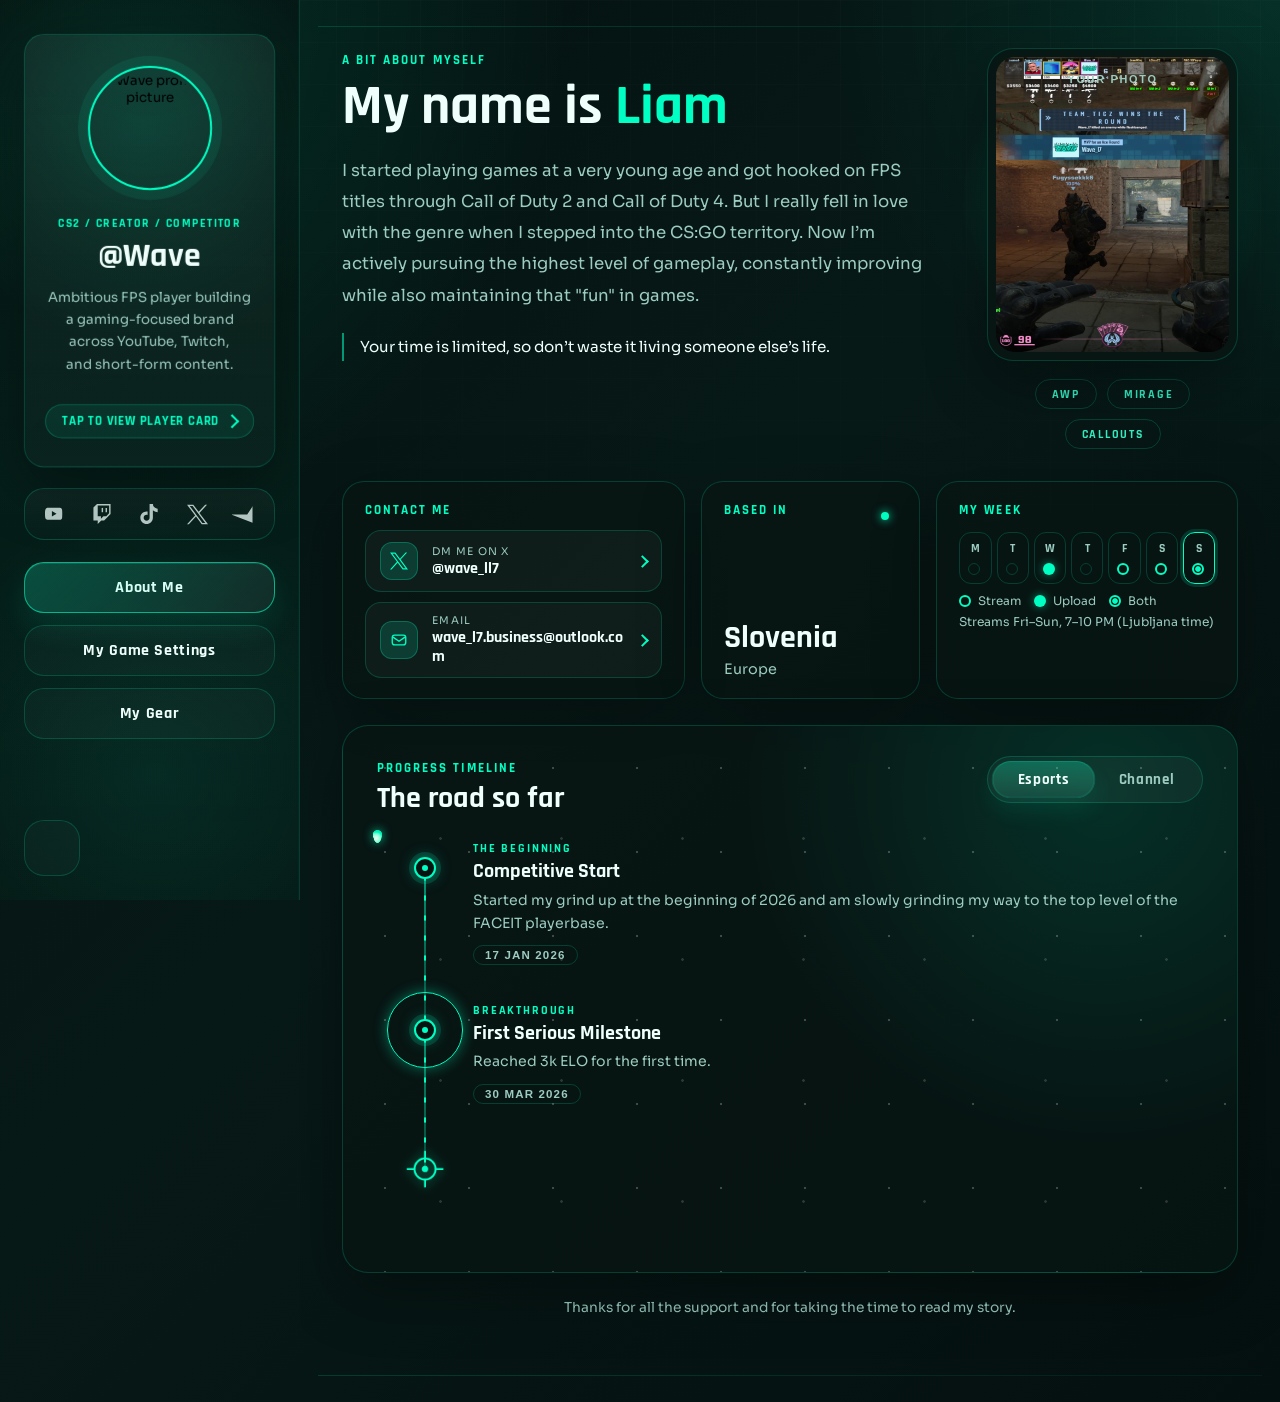
==== commit 87fec856: "Add files via upload" ====
--- a/docs/index.html
+++ b/docs/index.html
@@ -10,7 +10,7 @@
     <link rel="preconnect" href="https://fonts.googleapis.com">
     <link rel="preconnect" href="https://fonts.gstatic.com" crossorigin>
     <link href="https://fonts.googleapis.com/css2?family=Rajdhani:wght@500;600;700&family=Sora:wght@400;500;600;700&display=swap" rel="stylesheet">
-    <link rel="stylesheet" href="style.css?v=10">
+    <link rel="stylesheet" href="style.css?v=13">
 </head>
 <body class="dark">
 <svg width="0" height="0" style="position:absolute" aria-hidden="true" focusable="false">
@@ -78,8 +78,8 @@
             </div>
 
             <nav class="nav">
-                <button class="nav-link" data-section="about">About Me</button>
-                <button class="nav-link active" data-section="settings">My Game Settings</button>
+                <button class="nav-link active" data-section="about">About Me</button>
+                <button class="nav-link" data-section="settings">My Game Settings</button>
                 <button class="nav-link" data-section="gear">My Gear</button>
             </nav>
 
@@ -87,253 +87,73 @@
         </aside>
 
         <main class="content">
-            <section class="section" data-section="about">
-                <div class="about-panel-flip" id="aboutPanelFlip">
-                    <div class="about-panel-card">
-                        <div class="panel about-panel about-panel-face about-panel-front" data-about-panel-toggle tabindex="0" role="button" aria-label="Show streaming and upload schedule">
-                            <div class="about-copy">
-                                <h2>A bit about myself</h2>
-                                <div class="about-intro-chip">My name is Liam</div>
-                                <div class="about-role-tags" aria-label="Player role attributes">
-                                    <span class="about-role-tag">AWP</span>
-                                    <span class="about-role-tag">Mirage</span>
-                                    <span class="about-role-tag">Callouts</span>
-                                </div>
-                                <p>I started playing games at a very young age and got hooked on FPS titles through Call of Duty 2 and Call of Duty 4. But I really fell in love with the genre when I stepped into the CS:GO territory.</p>
-                                <p>Now I’m actively pursuing the highest level of gameplay, constantly improving while also maintaining that "fun" in games.</p>
-                                <blockquote class="about-quote">
-                                    <span class="about-quote-mark">"</span>
-                                    <p>Your time is limited, so don’t waste it living someone else’s life.</p>
-                                </blockquote>
-                            </div>
-
-                            <div class="milestone-summary">
-                                <div class="summary-box">
-                                    <span>Started With</span>
-                                    <strong>Competitive CS2 passion</strong>
-                                </div>
-                                <div class="summary-box">
-                                    <span>Built Around</span>
-                                    <strong>YouTube + Esports</strong>
-                                </div>
-                                <div class="summary-box">
-                                    <span>Current Goal</span>
-                                    <strong>Make it to the Premier League</strong>
-                                </div>
-                            </div>
-                        </div>
-
-                        <div class="panel about-panel about-panel-face about-panel-back">
-                            <button class="about-panel-toggle" type="button" data-about-panel-toggle aria-label="Show about me story">Back to Story</button>
-                            <div class="schedule-copy">
-                                <span class="widget-kicker">Content Schedule</span>
-                                <h2>Live & Upload Calendar</h2>
-                                <p>Keeping the week simple and consistent: live streams run from Friday to Sunday, and new videos land on Wednesday and Sunday.</p>
-                                <div class="schedule-legend" aria-label="Calendar legend">
-                                    <div class="schedule-legend-item">
-                                        <span class="schedule-marker stream" aria-hidden="true"></span>
-                                        <span>Stream</span>
-                                    </div>
-                                    <div class="schedule-legend-item">
-                                        <span class="schedule-marker upload" aria-hidden="true"></span>
-                                        <span>Upload</span>
-                                    </div>
-                                    <div class="schedule-legend-item">
-                                        <span class="schedule-marker both" aria-hidden="true"></span>
-                                        <span>Stream + Upload</span>
-                                    </div>
-                                </div>
-                            </div>
-
-                            <div class="schedule-card" aria-label="Weekly content calendar">
-                                <div class="schedule-grid">
-                                    <div class="schedule-day">
-                                        <span class="schedule-day-label">Mon</span>
-                                        <span class="schedule-marker off" aria-hidden="true"></span>
-                                    </div>
-                                    <div class="schedule-day">
-                                        <span class="schedule-day-label">Tue</span>
-                                        <span class="schedule-marker off" aria-hidden="true"></span>
-                                    </div>
-                                    <div class="schedule-day">
-                                        <span class="schedule-day-label">Wed</span>
-                                        <span class="schedule-marker upload" aria-hidden="true"></span>
-                                    </div>
-                                    <div class="schedule-day">
-                                        <span class="schedule-day-label">Thu</span>
-                                        <span class="schedule-marker off" aria-hidden="true"></span>
-                                    </div>
-                                    <div class="schedule-day">
-                                        <span class="schedule-day-label">Fri</span>
-                                        <span class="schedule-marker stream" aria-hidden="true"></span>
-                                    </div>
-                                    <div class="schedule-day">
-                                        <span class="schedule-day-label">Sat</span>
-                                        <span class="schedule-marker stream" aria-hidden="true"></span>
-                                    </div>
-                                    <div class="schedule-day featured">
-                                        <span class="schedule-day-label">Sun</span>
-                                        <span class="schedule-marker both" aria-hidden="true"></span>
-                                    </div>
-                                </div>
-                                <div class="schedule-note">
-                                    <strong>Streaming:</strong> Friday to Sunday, 7 PM to 10 PM (Ljubljana time)
-                                </div>
-                            </div>
-                        </div>
-                    </div>
-                </div>
-
-                <div class="about-widgets">
-                    <div class="panel about-widget contact-widget">
-                        <div class="widget-header">
-                            <span class="widget-kicker">Contact Me</span>
-                            <h3>Messages & Business Reachout</h3>
-                        </div>
-                        <div class="contact-list">
-                            <div class="contact-item">
-                                <div class="contact-item-main">
-                                    <span>DM me on X</span>
-                                    <strong>@wave_ll7</strong>
-                                </div>
-                                <a class="contact-mini-cta" href="https://x.com/wave_ll7?s=21&t=BufkbjyhLS3uzWWzU3MtsQ" target="_blank" rel="noreferrer" aria-label="Open X contact"></a>
-                            </div>
-                            <div class="contact-item">
-                                <div class="contact-item-main">
-                                    <span>Email</span>
-                                    <strong>wave_l7.business@outlook.com</strong>
-                                </div>
-                                <a class="contact-mini-cta" href="mailto:wave_l7.business@outlook.com" aria-label="Open email prompt"></a>
-                            </div>
-                        </div>
-                    </div>
-
-                    <div class="panel about-widget region-widget">
-                        <div class="widget-header">
-                            <span class="widget-kicker">Country & Region</span>
-                            <h3>Europe / Slovenia</h3>
-                        </div>
-                    </div>
-                </div>
-
-                <div class="timeline-header">
-                    <div class="section-title timeline-title">Progress Timeline</div>
-                    <div class="timeline-switch" aria-label="Timeline switcher">
-                        <span class="timeline-switch-glass" aria-hidden="true"></span>
-                        <button class="timeline-tab active" data-timeline="esports">Esports</button>
-                        <button class="timeline-tab" data-timeline="channel">Channel</button>
-                    </div>
-                </div>
-
-                <div class="timeline-view active" data-timeline-view="esports">
-                    <div class="timeline">
-                        <article class="timeline-item timeline-item-start completed">
-                            <span class="timeline-year">The Beginning</span>
-                            <button class="timeline-card-flip" type="button" aria-label="Show Competitive Start achievement date">
-                                <div class="timeline-card-stack">
-                                    <div class="timeline-card timeline-card-front">
-                                        <h3>Competitive Start</h3>
-                                        <p>Started my grind up at the beginning of 2026 and am slowly grinding my way to the top level of the faceit playerbase.</p>
-                                    </div>
-                                    <div class="timeline-card timeline-card-back">
-                                        <span class="timeline-date-label">Achievement Date</span>
-                                        <strong>17 Jan 2026</strong>
-                                    </div>
-                                </div>
-                            </button>
-                        </article>
-                        <article class="timeline-item completed">
-                            <span class="timeline-year">Breakthrough</span>
-                            <button class="timeline-card-flip" type="button" aria-label="Show First Serious Milestone achievement date">
-                                <div class="timeline-card-stack">
-                                    <div class="timeline-card timeline-card-front">
-                                        <h3>First Serious Milestone</h3>
-                                        <p>Reached 3k ELO for the first time </p>
-                                    </div>
-                                    <div class="timeline-card timeline-card-back">
-                                        <span class="timeline-date-label">Achievement Date</span>
-                                        <strong>30 Mar 2026</strong>
-                                    </div>
-                                </div>
-                            </button>
-                        </article>
-                        <article class="timeline-item goal">
-                            <span class="goal-rings" aria-hidden="true"></span>
-                            <span class="goal-orbit" aria-hidden="true"></span>
-                            <span class="timeline-year">Next</span>
-                            <div class="timeline-card">
-                                <h3>Final Goal</h3>
-                                <p>Aim to reach 4k ELO and earn a spot on my first esports team.</p>
-                            </div>
-                        </article>
-                    </div>
-                </div>
-
-                <div class="timeline-view" data-timeline-view="channel">
-                    <div class="timeline">
-                        <article class="timeline-item timeline-item-start completed">
-                            <span class="timeline-year">The Start</span>
-                            <button class="timeline-card-flip" type="button" aria-label="Show Channel Launch achievement date">
-                                <div class="timeline-card-stack">
-                                    <div class="timeline-card timeline-card-front">
-                                        <h3>Channel Launch</h3>
-                                        <p>Created the Wave channel and uploaded the first Call of Duty Warzone montage.</p>
-                                    </div>
-                                    <div class="timeline-card timeline-card-back">
-                                        <span class="timeline-date-label">Achievement Date</span>
-                                        <strong>10 Nov 2020</strong>
-                                    </div>
-                                </div>
-                            </button>
-                        </article>
-                        <article class="timeline-item completed">
-                            <span class="timeline-year">Video Milestone</span>
-                            <button class="timeline-card-flip" type="button" aria-label="Show Grinding Phase achievement date">
-                                <div class="timeline-card-stack">
-                                    <div class="timeline-card timeline-card-front">
-                                        <h3>First Big Short</h3>
-                                        <p>"Justice Rains From Above" Became the first Arc Raiders Short to reach one hundred thousand views on Christmas Eve and it felt unreal.</p>
-                                    </div>
-                                    <div class="timeline-card timeline-card-back">
-                                        <span class="timeline-date-label">Achievement Date</span>
-                                        <strong>24 Dec 2025</strong>
-                                    </div>
-                                </div>
-                            </button>
-                        </article>
-                        <article class="timeline-item completed">
-                            <span class="timeline-year">Video Milestone</span>
-                            <button class="timeline-card-flip" type="button" aria-label="Show Breakthrough achievement date">
-                                <div class="timeline-card-stack">
-                                    <div class="timeline-card timeline-card-front">
-                                        <h3>First Hundred Views</h3>
-                                        <p>"Solo Queue Dust 2 FACEIT – Road to 3K" Became the first video to pass one hundred views.</p>
-                                    </div>
-                                    <div class="timeline-card timeline-card-back">
-                                        <span class="timeline-date-label">Achievement Date</span>
-                                        <strong>16 Mar 2026</strong>
-                                    </div>
-                                </div>
-                            </button>
-                        </article>
-                        <article class="timeline-item goal">
-                            <span class="goal-rings" aria-hidden="true"></span>
-                            <span class="goal-orbit" aria-hidden="true"></span>
-                            <span class="timeline-year">Goal</span>
-                            <div class="timeline-card">
-                                <h3>Channel Goal</h3>
-                                <p>Reach 100 Subscribers on YouTube.</p>
-                            </div>
-                        </article>
-                    </div>
-                </div>
-
-                <p class="timeline-outro">Thanks for all the support and for taking the time to read my story.</p>
-            </section>
-
-            <section class="section active" data-section="settings">
-                <div class="section-title">My Game Settings</div>
-                <div class="panel settings-panel">
+            <section class="section active" data-section="about">
+<div class="c-wrap">
+    <section class="c-hero">
+        <div class="c-head">
+            <span class="c-kicker">A bit about myself</span>
+            <h1>My name is <em>Liam</em></h1>
+        </div>
+        <figure class="c-frame" aria-label="Photo placeholder">
+            <span class="c-glow" aria-hidden="true"></span>
+            <div class="c-img">
+                <!-- <svg viewBox="0 0 120 150" aria-hidden="true"><circle cx="60" cy="58" r="26"/><path d="M12 150c2-36 22-54 48-54s46 18 48 54"/></svg>-->
+                <img src="pfp.png" alt="Liam"> 
+                <span>Your photo</span>
+            </div>
+        </figure>
+        <ul class="c-tags"><li>AWP</li><li>Mirage</li><li>Callouts</li></ul>
+        <div class="c-body">
+            <p>I started playing games at a very young age and got hooked on FPS titles through Call of Duty 2 and Call of Duty 4. But I really fell in love with the genre when I stepped into the CS:GO territory. Now I’m actively pursuing the highest level of gameplay, constantly improving while also maintaining that "fun" in games.</p>
+            <blockquote>Your time is limited, so don’t waste it living someone else’s life.</blockquote>
+        </div>
+
+    <section class="c-dock">
+        <article class="c-pill c-contact lift">
+            <span class="c-kicker">Contact me</span>
+            <div class="c-rows">
+                <a class="c-row" href="https://x.com/wave_ll7" target="_blank" rel="noreferrer">
+                    <span class="c-ico"><svg viewBox="0 0 24 24" aria-hidden="true"><use href="#ico-x" width="24" height="24"/></svg></span>
+                    <span class="c-row-t"><small>DM me on X</small><b>@wave_ll7</b></span><i class="arr" aria-hidden="true"></i>
+                </a>
+                <a class="c-row" href="mailto:wave_l7.business@outlook.com">
+                    <span class="c-ico"><svg viewBox="0 0 24 24" aria-hidden="true"><rect x="3" y="5.5" width="18" height="13" rx="3.2"/><path d="m4.5 8.5 7.5 5.2 7.5-5.2"/></svg></span>
+                    <span class="c-row-t"><small>Email</small><b>wave_l7.business@outlook.com</b></span><i class="arr" aria-hidden="true"></i>
+                </a>
+            </div>
+        </article>
+        <article class="c-pill c-where lift">
+            <span class="c-kicker">Based in</span>
+            <div class="c-pin" aria-hidden="true"><i></i><i></i><i></i></div>
+            <h2>Slovenia</h2><p>Europe</p>
+        </article>
+        <article class="c-pill lift">
+            <span class="c-kicker">My week</span>
+            <div class="c-days" id="cDays">
+                <span data-d="1"><em>M</em><i class="mk off"></i></span><span data-d="2"><em>T</em><i class="mk off"></i></span><span data-d="3"><em>W</em><i class="mk up"></i></span><span data-d="4"><em>T</em><i class="mk off"></i></span><span data-d="5"><em>F</em><i class="mk st"></i></span><span data-d="6"><em>S</em><i class="mk st"></i></span><span data-d="0"><em>S</em><i class="mk both"></i></span>
+            </div>
+            <p class="c-note"><i class="mk st"></i>Stream <i class="mk up"></i>Upload <i class="mk both"></i>Both</p>
+            <p class="c-note2">Streams Fri–Sun, 7–10 PM (Ljubljana time)</p>
+        </article>
+    </section>
+    </section>
+
+    <section class="c-journey" id="cJourney">
+        <header class="c-jhead">
+            <div><span class="c-kicker">Progress timeline</span><h2>The road so far</h2></div>
+            <div class="ab-tabs" role="tablist" aria-label="Timeline"><span class="ab-glass" aria-hidden="true"></span><button class="ab-tab active" data-key="esports">Esports</button><button class="ab-tab" data-key="channel">Channel</button></div>
+        </header>
+        <div id="cTimeline" tabindex="-1"></div>
+        <div id="cPager" class="tl-pager" hidden></div>
+    </section>
+    <p class="c-outro">Thanks for all the support and for taking the time to read my story.</p>
+</div>
+</section>
+
+
+            <section class="section" data-section="settings">
+                <div class="settings-head"><div class="section-title" data-kicker="Setup">My Game Settings</div><div class="ab-tabs" id="gameTabs" role="tablist" aria-label="Game" hidden></div></div>
+                <div class="panel settings-panel game-pane" data-game="cs2" data-label="Counter-Strike 2" data-short="CS2">
                     <p class="section-intro">My Counter‑Strike 2 in-game settings. Click any row to copy the value.</p>
 
                     <div class="settings-list">
@@ -415,10 +235,13 @@
                         </div>
                     </div>
                 </div>
-            </section>
+            <div class="panel settings-panel game-pane" data-game="ow2" data-label="Overwatch 2" data-short="OW2" hidden>
+<div class="game-empty"><svg viewBox="0 0 62 62" aria-hidden="true"><circle cx="31" cy="31" r="21"/><circle cx="31" cy="31" r="10.5"/><path d="M31 6v10M31 46v10M6 31h10M46 31h10"/><circle class="dot" cx="31" cy="31" r="3.2"/></svg><h3>Overwatch 2 settings are coming soon</h3><p>Sensitivity, crosshair and video settings will live here.</p></div>
+</div>
+</section>
 
             <section class="section" data-section="gear">
-                <div class="section-title">My Gear</div>
+                <div class="section-title" data-kicker="Peripherals">My Gear</div>
                 <div class="panel">
                     <div class="grid">
                         <div class="card">
@@ -456,7 +279,7 @@
                     </div>
                 </div>
 
-                <div class="section-title">My System</div>
+                <div class="section-title" data-kicker="PC build">My System</div>
                 <div class="panel">
                     <div class="grid">
                         <div class="card">
@@ -519,6 +342,6 @@
         </div>
     </div>
 
-    <script src="script.js?v=10"></script>
+    <script src="script.js?v=13"></script>
 </body>
 </html>
--- a/docs/style.css
+++ b/docs/style.css
@@ -250,7 +250,6 @@
 }
 
 .eyebrow,
-.timeline-year,
 .settings-group h3 {
     font-family: "Rajdhani", sans-serif;
     letter-spacing: 0.16em;
@@ -356,9 +355,7 @@
 }
 
 .badge-hint,
-.badge-hint::after,
-.timeline-card-front::after,
-.timeline-card-back::after {
+.badge-hint::after {
     -webkit-backface-visibility: hidden;
     backface-visibility: hidden;
 }
@@ -471,11 +468,9 @@
     outline-offset: -2px;
 }
 
-@media (prefers-reduced-motion: reduce) {
-    .social-icon {
+body.is-calm .social-icon {
         transition: none;
     }
-}
 
 .socials-mobile {
     display: none;
@@ -576,8 +571,6 @@
 
 .panel,
 .card,
-.timeline-card,
-.about-bubble,
 .settings-group {
     background: linear-gradient(180deg, rgba(255, 255, 255, 0.05), rgba(255, 255, 255, 0.02));
     border: 1px solid var(--border);
@@ -615,8 +608,6 @@
 
 body:not(.dark) .panel,
 body:not(.dark) .card,
-body:not(.dark) .timeline-card,
-body:not(.dark) .about-bubble,
 body:not(.dark) .settings-group {
     background:
         linear-gradient(180deg, rgba(255, 255, 255, 0.74), rgba(241, 250, 246, 0.96)),
@@ -624,730 +615,9 @@
     box-shadow: 0 18px 42px rgba(11, 56, 45, 0.08);
 }
 
-.about-panel-flip {
-    perspective: 1400px;
-}
-
-.about-panel-card {
-    position: relative;
-    min-height: 470px;
-    transform-style: preserve-3d;
-    transition: transform 0.72s cubic-bezier(0.22, 1, 0.36, 1);
-}
-
-.about-panel-flip.is-flipped .about-panel-card {
-    transform: rotateY(180deg);
-}
-
-.about-panel {
-    display: grid;
-    grid-template-columns: minmax(0, 1.82fr) minmax(248px, 0.8fr);
-    gap: 24px;
-    height: 100%;
-    align-items: stretch;
-}
-
-.about-panel-face {
-    position: absolute;
-    inset: 0;
-    backface-visibility: hidden;
-    overflow: hidden;
-    padding-top: 62px;
-}
-
-.about-panel-back {
-    transform: rotateY(180deg);
-    background:
-        radial-gradient(circle at top right, rgba(0, 255, 195, 0.12), transparent 28%),
-        linear-gradient(180deg, rgba(255, 255, 255, 0.035), rgba(255, 255, 255, 0.015));
-}
-
-body:not(.dark) .about-panel-back {
-    background: rgba(248, 252, 250, 0.985);
-}
-
-body:not(.dark) .about-panel-front {
-    background: rgba(249, 253, 251, 0.985);
-}
-
-.about-panel-front {
-    cursor: pointer;
-}
-
-.about-panel-front::after {
-    content: "";
-    position: absolute;
-    top: 22px;
-    right: 22px;
-    width: 14px;
-    height: 14px;
-    border-top: 3px solid rgba(0, 255, 195, 0.58);
-    border-right: 3px solid rgba(0, 255, 195, 0.58);
-    border-radius: 2px;
-    transform: rotate(45deg);
-    opacity: 0.82;
-    pointer-events: none;
-    transition: opacity 0.2s ease, transform 0.2s ease, border-color 0.2s ease;
-}
-
-body:not(.dark) .about-panel-front::after {
-    border-top-color: rgba(0, 114, 91, 0.82);
-    border-right-color: rgba(0, 114, 91, 0.82);
-    opacity: 0.92;
-}
-
-.about-panel-front:hover::after,
-.about-panel-front:focus-visible::after {
-    opacity: 1;
-    border-color: rgba(0, 255, 195, 0.8);
-    transform: rotate(45deg) translateY(-1px);
-}
-
-body:not(.dark) .about-panel-front:hover::after,
-body:not(.dark) .about-panel-front:focus-visible::after {
-    border-color: rgba(0, 114, 91, 0.96);
-}
-
-.about-panel-toggle {
-    position: absolute;
-    top: 18px;
-    right: 18px;
-    display: inline-flex;
-    align-items: center;
-    gap: 8px;
-    padding: 8px 12px;
-    border-radius: 999px;
-    border: 1px solid rgba(0, 255, 195, 0.2);
-    background: rgba(0, 255, 195, 0.08);
-    color: var(--accent);
-    font-family: "Rajdhani", sans-serif;
-    font-size: 0.82rem;
-    font-weight: 700;
-    letter-spacing: 0.08em;
-    text-transform: uppercase;
-    cursor: pointer;
-    transition: transform 0.2s ease, background 0.2s ease, box-shadow 0.2s ease;
-    z-index: 2;
-}
-
-.about-panel-toggle::after {
-    content: "";
-    width: 8px;
-    height: 8px;
-    border-top: 2px solid currentColor;
-    border-right: 2px solid currentColor;
-    transform: rotate(45deg);
-}
-
-.about-panel-back .about-panel-toggle::after {
-    transform: rotate(225deg);
-}
-
-.about-panel-toggle:hover,
-.about-panel-toggle:focus-visible {
-    transform: translateY(-1px);
-    background: rgba(0, 255, 195, 0.12);
-    box-shadow: 0 12px 28px rgba(0, 255, 195, 0.12);
-}
-
-.about-widgets {
-    display: grid;
-    grid-template-columns: repeat(2, minmax(0, 1fr));
-    gap: 22px;
-    margin-top: 22px;
-}
-
-.about-widget {
-    min-height: 240px;
-    display: flex;
-    flex-direction: column;
-    justify-content: space-between;
-    overflow: hidden;
-    position: relative;
-}
-
-body:not(.dark) .about-widget {
-    background: rgba(247, 252, 250, 0.985);
-    box-shadow: 0 16px 36px rgba(11, 56, 45, 0.05);
-}
-
-.about-widget::before {
-    content: "";
-    position: absolute;
-    inset: 0;
-    background:
-        radial-gradient(circle at top right, rgba(0, 255, 195, 0.12), transparent 28%),
-        linear-gradient(180deg, rgba(255, 255, 255, 0.02), transparent 38%);
-    pointer-events: none;
-}
-
-body:not(.dark) .about-widget::before {
-    background: none;
-}
-
-.widget-header,
-.contact-list,
-.region-widget {
-    position: relative;
-    z-index: 1;
-}
-
-.widget-kicker {
-    display: inline-block;
-    color: var(--accent);
-    font-family: "Rajdhani", sans-serif;
-    font-size: 0.8rem;
-    font-weight: 700;
-    letter-spacing: 0.14em;
-    text-transform: uppercase;
-    margin-bottom: 6px;
-}
-
-.widget-header h3 {
-    font-family: "Rajdhani", sans-serif;
-    font-size: 1.8rem;
-    line-height: 1;
-}
-
-.region-widget {
-    justify-content: center;
-    text-align: center;
-}
-
-.contact-widget {
-    gap: 18px;
-}
-
-.contact-list {
-    display: grid;
-    gap: 12px;
-}
-
-.contact-item {
-    padding: 14px 16px;
-    border-radius: 16px;
-    border: 1px solid var(--border);
-    background: rgba(255, 255, 255, 0.035);
-    display: flex;
-    align-items: center;
-    justify-content: space-between;
-    gap: 14px;
-    overflow: hidden;
-}
-
-body:not(.dark) .contact-item {
-    background: rgba(250, 253, 252, 0.985);
-    border-color: rgba(0, 154, 118, 0.22);
-}
-
-.contact-item span {
-    display: block;
-    color: var(--muted);
-    font-size: 0.78rem;
-    text-transform: uppercase;
-    letter-spacing: 0.1em;
-    margin-bottom: 4px;
-}
-
-.contact-item-main {
-    min-width: 0;
-}
-
-.contact-item strong {
-    font-family: "Rajdhani", sans-serif;
-    font-size: 1.1rem;
-}
-
-.contact-mini-cta {
-    display: inline-flex;
-    align-items: center;
-    justify-content: center;
-    min-height: 40px;
-    min-width: 48px;
-    padding: 0;
-    border-radius: 10px;
-    border: 1px solid rgba(0, 255, 195, 0.18);
-    background: rgba(0, 255, 195, 0.06);
-    color: var(--text);
-    text-decoration: none;
-    font-family: "Rajdhani", sans-serif;
-    transition: transform 0.2s ease, box-shadow 0.2s ease, background 0.2s ease;
-    white-space: nowrap;
-    flex: 0 0 52px;
-}
-
-.contact-mini-cta::after {
-    content: "";
-    width: 10px;
-    height: 10px;
-    border-top: 2.5px solid currentColor;
-    border-right: 2.5px solid currentColor;
-    transform: rotate(45deg);
-}
-
-body:not(.dark) .contact-mini-cta {
-    border-color: rgba(0, 154, 118, 0.28);
-    background: rgba(0, 168, 132, 0.12);
-}
-
-body:not(.dark) .contact-mini-cta:hover {
-    background: rgba(0, 168, 132, 0.18);
-    box-shadow: 0 12px 24px rgba(0, 154, 118, 0.08);
-}
-
-.contact-mini-cta:hover {
-    transform: translateY(-2px);
-    background: rgba(0, 255, 195, 0.12);
-    box-shadow: 0 14px 30px rgba(0, 255, 195, 0.12);
-}
-
-.about-copy h2 {
-    font-family: "Rajdhani", sans-serif;
-    font-size: 2rem;
-    line-height: 1;
-    margin: 0;
-}
-
-.about-copy {
-    display: flex;
-    flex-direction: column;
-    gap: 12px;
-    height: 100%;
-    min-height: 0;
-    padding-top: 0;
-}
-
-.about-intro-chip {
-    display: block;
-    margin: 0;
-    color: var(--accent);
-    font-family: "Rajdhani", sans-serif;
-    font-size: 1.08rem;
-    font-weight: 700;
-    letter-spacing: 0.06em;
-}
-
-.about-role-tags {
-    display: flex;
-    flex-wrap: wrap;
-    gap: 8px 10px;
-    margin: 4px 0;
-}
-
-.about-role-tag {
-    display: inline-flex;
-    align-items: center;
-    min-height: 28px;
-    padding: 5px 12px;
-    border-radius: 12px;
-    border: 1px solid rgba(0, 255, 195, 0.12);
-    background:
-        linear-gradient(180deg, rgba(255, 255, 255, 0.025), rgba(255, 255, 255, 0.01)),
-        rgba(0, 255, 195, 0.04);
-    box-shadow: inset 0 0 0 1px rgba(255, 255, 255, 0.02);
-    color: color-mix(in srgb, var(--accent) 34%, var(--muted) 66%);
-    font-family: "Rajdhani", sans-serif;
-    font-size: 0.78rem;
-    font-weight: 700;
-    letter-spacing: 0.1em;
-    text-transform: uppercase;
-    white-space: nowrap;
-}
-
-body:not(.dark) .about-role-tag {
-    border-color: rgba(0, 125, 95, 0.12);
-    background:
-        linear-gradient(180deg, rgba(255, 255, 255, 0.72), rgba(247, 251, 249, 0.92)),
-        rgba(0, 125, 95, 0.045);
-    box-shadow: inset 0 0 0 1px rgba(255, 255, 255, 0.32);
-    color: #5a776e;
-}
-
-.about-copy > p {
-    max-width: 45ch;
-    margin: 0;
-    font-size: 1.02rem;
-    line-height: 1.72;
-}
-
-.about-quote {
-    position: relative;
-    margin-top: auto;
-    padding: 16px 18px 16px 40px;
-    border-radius: 20px;
-    border: 1px solid rgba(0, 255, 195, 0.14);
-    background: rgba(0, 255, 195, 0.06);
-}
-
-body:not(.dark) .about-quote {
-    border-color: rgba(0, 154, 118, 0.28);
-    background: rgba(234, 247, 242, 0.985);
-    box-shadow: 0 10px 24px rgba(0, 154, 118, 0.035);
-}
-
-.about-quote-mark {
-    position: absolute;
-    left: 14px;
-    top: 7px;
-    color: var(--accent);
-    font-family: "Rajdhani", sans-serif;
-    font-size: 2.2rem;
-    font-weight: 700;
-    line-height: 1;
-}
-
-.about-quote p {
-    color: var(--text);
-    font-size: 0.95rem;
-    line-height: 1.7;
-    margin: 0;
-}
-
-.schedule-copy {
-    display: flex;
-    flex-direction: column;
-    justify-content: center;
-    gap: 14px;
-}
-
-.schedule-copy h2 {
-    font-family: "Rajdhani", sans-serif;
-    font-size: 2rem;
-    line-height: 1;
-}
-
-.schedule-copy p {
+.section-intro {
     color: var(--muted);
     line-height: 1.8;
-    max-width: 44ch;
-}
-
-.schedule-legend {
-    display: flex;
-    flex-wrap: wrap;
-    gap: 12px;
-    margin-top: 4px;
-}
-
-.schedule-legend-item {
-    display: inline-flex;
-    align-items: center;
-    gap: 8px;
-    padding: 8px 10px;
-    border-radius: 999px;
-    border: 1px solid rgba(0, 255, 195, 0.12);
-    background: rgba(0, 255, 195, 0.05);
-    color: var(--muted);
-    font-size: 0.82rem;
-}
-
-body:not(.dark) .schedule-legend-item {
-    border-color: rgba(0, 154, 118, 0.18);
-    background: rgba(236, 248, 244, 0.88);
-    color: #334e47;
-}
-
-.schedule-card {
-    border-radius: 22px;
-    border: 1px solid rgba(0, 255, 195, 0.18);
-    background:
-        linear-gradient(180deg, rgba(255, 255, 255, 0.035), rgba(255, 255, 255, 0.015)),
-        radial-gradient(circle at bottom right, rgba(0, 255, 195, 0.08), transparent 38%);
-    padding: 18px;
-    display: flex;
-    flex-direction: column;
-    justify-content: space-between;
-    gap: 16px;
-}
-
-body:not(.dark) .schedule-card {
-    border-color: rgba(0, 154, 118, 0.2);
-    background:
-        linear-gradient(180deg, rgba(248, 253, 251, 0.94), rgba(235, 247, 242, 0.96)),
-        rgba(240, 249, 245, 0.92);
-}
-
-.schedule-grid {
-    display: grid;
-    grid-template-columns: repeat(7, minmax(0, 1fr));
-    gap: 10px;
-}
-
-.schedule-day {
-    min-height: 134px;
-    border-radius: 18px;
-    border: 1px solid rgba(0, 255, 195, 0.14);
-    background: rgba(255, 255, 255, 0.03);
-    display: flex;
-    flex-direction: column;
-    align-items: center;
-    justify-content: space-between;
-    padding: 14px 10px;
-}
-
-body:not(.dark) .schedule-day {
-    border-color: rgba(0, 154, 118, 0.18);
-    background: rgba(255, 255, 255, 0.9);
-}
-
-.schedule-day.featured {
-    background:
-        linear-gradient(180deg, rgba(0, 255, 195, 0.08), rgba(255, 255, 255, 0.025)),
-        rgba(255, 255, 255, 0.03);
-}
-
-body:not(.dark) .schedule-day.featured {
-    background:
-        linear-gradient(180deg, rgba(0, 168, 132, 0.14), rgba(255, 255, 255, 0.72)),
-        rgba(255, 255, 255, 0.92);
-}
-
-.schedule-day-label {
-    font-family: "Rajdhani", sans-serif;
-    font-size: 1rem;
-    font-weight: 700;
-    letter-spacing: 0.06em;
-    text-transform: uppercase;
-    color: var(--text);
-}
-
-.schedule-marker {
-    width: 28px;
-    height: 28px;
-    border-radius: 50%;
-    display: inline-flex;
-    align-items: center;
-    justify-content: center;
-    position: relative;
-    flex-shrink: 0;
-}
-
-.schedule-marker.off {
-    border: 1px solid rgba(156, 203, 192, 0.18);
-    background: rgba(255, 255, 255, 0.025);
-}
-
-body:not(.dark) .schedule-marker.off {
-    border-color: rgba(61, 92, 84, 0.16);
-    background: rgba(233, 241, 238, 0.9);
-}
-
-.schedule-marker.stream {
-    border: 2px solid var(--accent);
-    background: transparent;
-    box-shadow: 0 0 0 5px rgba(0, 255, 195, 0.08);
-}
-
-body:not(.dark) .schedule-marker.stream,
-body:not(.dark) .schedule-marker.upload,
-body:not(.dark) .schedule-marker.both {
-    box-shadow: 0 0 0 4px rgba(0, 168, 132, 0.12);
-}
-
-.schedule-marker.upload {
-    border: 2px solid rgba(0, 255, 195, 0.28);
-    background: var(--accent);
-    box-shadow: 0 0 0 5px rgba(0, 255, 195, 0.08);
-}
-
-.schedule-marker.both {
-    border: 2px solid var(--accent);
-    background: transparent;
-    box-shadow: 0 0 0 5px rgba(0, 255, 195, 0.08);
-}
-
-.schedule-marker.both::after {
-    content: "";
-    width: 10px;
-    height: 10px;
-    border-radius: 50%;
-    background: var(--accent);
-}
-
-.schedule-note {
-    padding: 14px 16px;
-    border-radius: 16px;
-    border: 1px solid rgba(0, 255, 195, 0.14);
-    background: rgba(0, 255, 195, 0.05);
-    color: var(--muted);
-    line-height: 1.7;
-}
-
-body:not(.dark) .schedule-note {
-    border-color: rgba(0, 154, 118, 0.18);
-    background: rgba(235, 248, 243, 0.92);
-    color: #39554e;
-}
-
-.schedule-note strong {
-    color: var(--text);
-    font-family: "Rajdhani", sans-serif;
-    font-size: 1.02rem;
-    margin-right: 6px;
-}
-
-.section-intro,
-.timeline-card p {
-    color: var(--muted);
-    line-height: 1.8;
-}
-
-.about-copy p {
-    color: var(--muted);
-}
-
-.milestone-summary {
-    display: grid;
-    height: 100%;
-    align-content: stretch;
-    grid-template-rows: repeat(3, minmax(0, 1fr));
-    gap: 10px;
-    padding-top: 4px;
-}
-
-.summary-box {
-    position: relative;
-    min-height: 0;
-    padding: 15px 18px;
-    border-radius: 18px;
-    background:
-        linear-gradient(180deg, rgba(0, 255, 195, 0.05), rgba(255, 255, 255, 0.02)),
-        rgba(0, 255, 195, 0.06);
-    border: 1px solid rgba(0, 255, 195, 0.12);
-    display: flex;
-    flex-direction: column;
-    justify-content: center;
-    overflow: hidden;
-}
-
-body:not(.dark) .summary-box {
-    background: rgba(234, 247, 242, 0.985);
-    border-color: rgba(0, 154, 118, 0.24);
-    box-shadow: 0 12px 28px rgba(0, 154, 118, 0.035);
-}
-
-.summary-box span {
-    display: block;
-    color: var(--accent);
-    font-family: "Rajdhani", sans-serif;
-    font-size: 0.76rem;
-    font-weight: 800;
-    letter-spacing: 0.12em;
-    text-transform: uppercase;
-    margin-bottom: 6px;
-    opacity: 0.95;
-}
-
-.summary-box strong {
-    font-family: "Rajdhani", sans-serif;
-    font-size: 1.16rem;
-    line-height: 1.2;
-    max-width: 15ch;
-}
-
-.timeline-title {
-    margin: 0;
-}
-
-.timeline-header {
-    display: flex;
-    align-items: center;
-    justify-content: space-between;
-    gap: 16px;
-    margin-top: 26px;
-    margin-bottom: 14px;
-}
-
-.timeline-switch {
-    --timeline-toggle-index: 0;
-    position: relative;
-    display: grid;
-    grid-template-columns: repeat(2, minmax(0, 1fr));
-    align-items: center;
-    padding: 4px;
-    border-radius: 999px;
-    border: 1px solid var(--border);
-    background: rgba(255, 255, 255, 0.04);
-    box-shadow: var(--shadow);
-    isolation: isolate;
-}
-
-body:not(.dark) .timeline-switch {
-    background: rgba(247, 252, 250, 0.98);
-    border-color: rgba(0, 154, 118, 0.24);
-    box-shadow:
-        0 10px 20px rgba(0, 154, 118, 0.045),
-        inset 0 0 0 1px rgba(255, 255, 255, 0.26);
-}
-
-.timeline-switch-glass {
-    position: absolute;
-    top: 4px;
-    bottom: 4px;
-    left: 4px;
-    width: calc(50% - 4px);
-    border-radius: 999px;
-    background:
-        linear-gradient(180deg, rgba(0, 255, 195, 0.18), rgba(255, 255, 255, 0.04)),
-        rgba(0, 255, 195, 0.08);
-    box-shadow:
-        0 12px 24px rgba(0, 255, 195, 0.08),
-        inset 0 0 0 1px rgba(255, 255, 255, 0.06);
-    transform: translateX(calc(var(--timeline-toggle-index, 0) * 100%));
-    transition: transform 0.34s cubic-bezier(0.22, 1, 0.36, 1), background 0.2s ease, box-shadow 0.2s ease;
-    pointer-events: none;
-    z-index: 0;
-}
-
-body:not(.dark) .timeline-switch-glass {
-    background:
-        linear-gradient(180deg, rgba(0, 168, 132, 0.2), rgba(255, 255, 255, 0.68)),
-        rgba(0, 168, 132, 0.12);
-    box-shadow:
-        0 10px 20px rgba(0, 154, 118, 0.07),
-        inset 0 0 0 1px rgba(255, 255, 255, 0.34);
-}
-
-.timeline-tab {
-    border: none;
-    background: transparent;
-    color: var(--muted);
-    font-family: "Rajdhani", sans-serif;
-    font-size: 0.98rem;
-    font-weight: 700;
-    padding: 10px 16px;
-    border-radius: 999px;
-    cursor: pointer;
-    position: relative;
-    z-index: 1;
-    text-align: center;
-    transition: color 0.2s ease, transform 0.2s ease;
-}
-
-body:not(.dark) .timeline-tab {
-    color: #4a6960;
-}
-
-.timeline-tab:hover,
-.timeline-tab.active {
-    color: var(--text);
-}
-
-body:not(.dark) .timeline-tab:hover {
-    color: #16352f;
-}
-
-body:not(.dark) .timeline-tab.active {
-    color: #0f2722;
-}
-
-.timeline-view {
-    display: none;
-}
-
-.timeline-view.active {
-    display: block;
-    animation: fadeUp 0.3s ease;
 }
 
 .timeline {
@@ -1356,421 +626,9 @@
     padding-left: 28px;
 }
 
-.timeline-item {
-    position: relative;
-    padding-bottom: 18px;
-}
-
-.timeline-item:not(:last-child)::after {
-    content: "";
-    position: absolute;
-    left: -19px;
-    top: 28px;
-    bottom: -26px;
-    width: 2px;
-    background:
-        radial-gradient(circle, rgba(0, 255, 195, 0.92) 0 2px, rgba(0, 255, 195, 0.28) 3px, transparent 6px) center -24px / 16px 88px repeat-y,
-        linear-gradient(180deg, rgba(0, 255, 195, 0.92), rgba(0, 255, 195, 0.18));
-    box-shadow: 0 0 18px rgba(0, 255, 195, 0.2);
-    animation: timelineLineBreathe 8s ease-in-out infinite, timelineLineFlow 15s linear infinite;
-    transform-origin: top center;
-}
-
-.timeline-item::before {
-    content: "";
-    position: absolute;
-    left: -28px;
-    top: 8px;
-    width: 18px;
-    height: 18px;
-    border-radius: 50%;
-    background: var(--bg);
-    border: 2px solid var(--accent);
-    box-shadow: 0 0 0 5px rgba(0, 255, 195, 0.12);
-    z-index: 2;
-}
-
-.timeline-item.completed::before {
-    background:
-        radial-gradient(circle at 32% 32%, var(--accent) 0 3px, var(--bg) 4px 100%);
-    box-shadow:
-        0 0 0 5px rgba(0, 255, 195, 0.12),
-        0 0 12px rgba(0, 255, 195, 0.18);
-    animation: timelineBreathe 6.5s ease-in-out infinite;
-}
-
-body:not(.dark) .timeline-item:not(:last-child)::after {
-    background:
-        radial-gradient(circle, rgba(0, 114, 91, 0.72) 0 2px, rgba(0, 114, 91, 0.2) 3px, transparent 6px) center -24px / 16px 88px repeat-y,
-        linear-gradient(180deg, rgba(0, 114, 91, 0.62), rgba(0, 114, 91, 0.18));
-    box-shadow: 0 0 12px rgba(0, 114, 91, 0.08);
-}
-
-.timeline-item.goal::before {
-    background: var(--bg);
-    border-color: rgba(0, 255, 195, 0.82);
-    border-width: 2.5px;
-    box-shadow:
-        0 0 0 5px rgba(0, 255, 195, 0.08),
-        0 0 0 10px rgba(0, 255, 195, 0.04);
-    animation: timelineGoalLock 8.8s ease-in-out infinite;
-}
-
-.timeline-item.goal::after {
-    content: "";
-    position: absolute;
-    left: -19px;
-    top: 17px;
-    width: 5px;
-    height: 5px;
-    border-radius: 50%;
-    background: var(--accent);
-    box-shadow: 0 0 8px color-mix(in srgb, var(--accent) 34%, transparent);
-    z-index: 4;
-    pointer-events: none;
-    animation: timelineGoalCoreDotBreathe 8.8s ease-in-out infinite;
-}
-
-body:not(.dark) .timeline-item.goal::before {
-    border-color: rgba(0, 168, 132, 0.84);
-    box-shadow:
-        0 0 0 4px rgba(0, 168, 132, 0.1),
-        0 0 0 8px rgba(0, 168, 132, 0.04);
-}
-
-body:not(.dark) .timeline-item.goal::after {
-    background: #00a884;
-    box-shadow: 0 0 6px rgba(0, 168, 132, 0.2);
-}
-
-.goal-rings {
-    position: absolute;
-    left: -40px;
-    top: -4px;
-    width: 46px;
-    height: 46px;
-    border-radius: 50%;
-    border: 1px solid color-mix(in srgb, var(--accent) 18%, transparent);
-    box-shadow:
-        inset 0 0 10px color-mix(in srgb, var(--accent) 8%, transparent),
-        0 0 12px color-mix(in srgb, var(--accent) 8%, transparent);
-    pointer-events: none;
-    z-index: 1;
-    transform-origin: center center;
-    animation: timelineGoalRingBreathe 8.8s ease-in-out infinite;
-}
-
-body:not(.dark) .goal-rings {
-    border-color: rgba(0, 168, 132, 0.18);
-    box-shadow:
-        inset 0 0 0 1px rgba(0, 168, 132, 0.04),
-        0 0 0 1px rgba(0, 168, 132, 0.03);
-}
-
-.goal-rings::before {
-    content: "";
-    position: absolute;
-    inset: 6px;
-    border-radius: 50%;
-    border: 1px solid color-mix(in srgb, var(--accent) 16%, transparent);
-    transform-origin: center center;
-    animation: timelineGoalInnerRingBreathe 8.8s ease-in-out infinite;
-}
-
-body:not(.dark) .goal-rings::before {
-    border-color: rgba(0, 168, 132, 0.14);
-}
-
-.goal-rings::after {
-    content: "";
-    position: absolute;
-    inset: 12px;
-    border-radius: 50%;
-    background: radial-gradient(circle, color-mix(in srgb, var(--accent) 22%, transparent) 0 24%, color-mix(in srgb, var(--accent) 9%, transparent) 38%, transparent 72%);
-    animation: timelineGoalCoreBreathe 8.8s ease-in-out infinite;
-}
-
-body:not(.dark) .goal-rings::after {
-    background: radial-gradient(circle, rgba(0, 168, 132, 0.16) 0 24%, rgba(0, 168, 132, 0.05) 40%, transparent 72%);
-}
-
-.goal-orbit {
-    position: absolute;
-    left: -40px;
-    top: -4px;
-    width: 46px;
-    height: 46px;
-    --orbit-radius: 18.5px;
-    border-radius: 50%;
-    pointer-events: none;
-    z-index: 3;
-    animation: timelineGoalOrbit 32s linear infinite;
-    transform-origin: center center;
-    will-change: transform;
-}
-
-.goal-orbit::before,
-.goal-orbit::after {
-    content: "";
-    position: absolute;
-    left: 50%;
-    top: 50%;
-    border-radius: 50%;
-    background: var(--accent);
-}
-
-body:not(.dark) .goal-orbit::before,
-body:not(.dark) .goal-orbit::after {
-    background: #00a884;
-}
-
-.goal-orbit::before {
-    --orbiter-shadow: 0 0 10px color-mix(in srgb, var(--accent) 34%, transparent);
-    --orbiter-shadow-peak: 0 0 14px color-mix(in srgb, var(--accent) 46%, transparent);
-    width: 7px;
-    height: 7px;
-    margin-left: -3.5px;
-    margin-top: -3.5px;
-    transform: translate(-50%, -50%) rotate(0deg) translateY(calc(-1 * var(--orbit-radius)));
-    box-shadow: var(--orbiter-shadow);
-    animation: timelineGoalOrbiterPulse 8.4s ease-in-out infinite;
-}
-
-body:not(.dark) .goal-orbit::before {
-    --orbiter-shadow: 0 0 7px rgba(0, 168, 132, 0.18);
-    --orbiter-shadow-peak: 0 0 10px rgba(0, 168, 132, 0.24);
-}
-
-.goal-orbit::after {
-    --orbiter-shadow: 0 0 7px color-mix(in srgb, var(--accent) 24%, transparent);
-    --orbiter-shadow-peak: 0 0 11px color-mix(in srgb, var(--accent) 34%, transparent);
-    width: 5px;
-    height: 5px;
-    margin-left: -2.5px;
-    margin-top: -2.5px;
-    transform: translate(-50%, -50%) rotate(180deg) translateY(calc(-1 * var(--orbit-radius)));
-    opacity: 0.78;
-    box-shadow: var(--orbiter-shadow);
-    animation: timelineGoalOrbiterPulse 9.2s ease-in-out infinite;
-    animation-delay: -2.2s;
-}
-
-body:not(.dark) .goal-orbit::after {
-    --orbiter-shadow: 0 0 5px rgba(0, 168, 132, 0.14);
-    --orbiter-shadow-peak: 0 0 8px rgba(0, 168, 132, 0.2);
-}
-
-.timeline-year {
-    display: inline-block;
-    color: var(--accent);
-    font-size: 0.76rem;
-    font-weight: 700;
-    letter-spacing: 0.18em;
-    margin-bottom: 8px;
-}
-
-.timeline-item.goal .timeline-year {
-    padding-left: 16px;
-}
-
-.timeline-card {
-    position: relative;
-    z-index: 1;
-    border-radius: 20px;
-    padding: 18px 20px;
-    background-color: var(--panel-strong);
-}
-
-.timeline-card-flip {
-    display: block;
-    width: 100%;
-    padding: 0;
-    border: none;
-    background: transparent;
-    cursor: pointer;
-    perspective: 1200px;
-    transform-style: preserve-3d;
-    text-align: left;
-    color: inherit;
-    font: inherit;
-}
-
-.timeline-card-stack {
-    position: relative;
-    min-height: 122px;
-    transform-style: preserve-3d;
-    will-change: transform;
-    transition: transform 0.6s cubic-bezier(0.22, 1, 0.36, 1);
-}
-
-.timeline-item.timeline-item-start .timeline-card-stack,
-.timeline-item.goal .timeline-card,
-.timeline-item.goal .timeline-card-stack {
-    min-height: 150px;
-}
-
-.timeline-card-flip:focus-visible .timeline-card-stack,
-.timeline-item.is-flipped .timeline-card-stack {
-    transform: rotateY(180deg);
-}
-
-.timeline-card-front,
-.timeline-card-back {
-    position: absolute;
-    inset: 0;
-    -webkit-backface-visibility: hidden;
-    backface-visibility: hidden;
-    transform-style: preserve-3d;
-    display: flex;
-    flex-direction: column;
-    justify-content: center;
-}
-
-.timeline-card-front {
-    transform: rotateY(0deg) translateZ(1px);
-}
-
-.timeline-card-front::after,
-.timeline-card-back::after {
-    content: "";
-    position: absolute;
-    top: 18px;
-    right: 18px;
-    width: 13px;
-    height: 13px;
-    border-top: 3px solid rgba(0, 255, 195, 0.76);
-    border-right: 3px solid rgba(0, 255, 195, 0.76);
-    border-radius: 2px;
-    opacity: 0.82;
-    transition: opacity 0.2s ease, transform 0.2s ease;
-    pointer-events: none;
-}
-
-body:not(.dark) .timeline-card-front::after,
-body:not(.dark) .timeline-card-back::after {
-    border-top-color: rgba(0, 114, 91, 0.88);
-    border-right-color: rgba(0, 114, 91, 0.88);
-    opacity: 0.94;
-}
-
-.timeline-card-front::after {
-    transform: rotate(45deg) translateZ(1px);
-}
-
-.timeline-card-back {
-    transform: rotateY(180deg) translateZ(1px);
-    align-items: flex-start;
-    gap: 8px;
-    background:
-        linear-gradient(180deg, rgba(255, 255, 255, 0.05), rgba(255, 255, 255, 0.02)),
-        radial-gradient(circle at top right, rgba(0, 255, 195, 0.1), transparent 38%);
-    border: 1px solid var(--border);
-    box-shadow: var(--shadow);
-}
-
-.timeline-card-back::after {
-    transform: rotate(225deg) translateZ(1px);
-}
-
-.timeline-card-flip:hover .timeline-card-front::after,
-.timeline-card-flip:hover .timeline-card-back::after,
-.timeline-card-flip:focus-visible .timeline-card-front::after,
-.timeline-card-flip:focus-visible .timeline-card-back::after {
-    opacity: 1;
-}
-
-.timeline-date-label {
-    color: var(--accent);
-    font-family: "Rajdhani", sans-serif;
-    font-size: 0.8rem;
-    font-weight: 700;
-    letter-spacing: 0.14em;
-    text-transform: uppercase;
-}
-
-.timeline-card-back strong {
-    font-family: "Rajdhani", sans-serif;
-    font-size: 1.6rem;
-    line-height: 1;
-}
-
-.timeline-item.timeline-item-start .timeline-card-front h3,
-.timeline-item.goal .timeline-card h3 {
-    font-size: 1.42rem;
-}
-
-.timeline-item.timeline-item-start .timeline-card-front p,
-.timeline-item.goal .timeline-card p {
-    font-size: 1rem;
-}
-
-.timeline-item.goal .timeline-card {
-    display: flex;
-    flex-direction: column;
-    justify-content: center;
-    background:
-        linear-gradient(180deg, rgba(255, 255, 255, 0.025), rgba(255, 255, 255, 0.01)),
-        radial-gradient(circle at top right, rgba(0, 255, 195, 0.08), transparent 46%);
-    border: 1px solid rgba(0, 255, 195, 0.22);
-    box-shadow:
-        var(--shadow),
-        inset 0 0 0 1px rgba(0, 255, 195, 0.08),
-        0 0 0 1px rgba(0, 255, 195, 0.04);
-}
-
-.timeline-item.goal .timeline-card h3,
-.timeline-item.goal .timeline-card p {
-    text-align: left;
-}
-
-.timeline-item.goal .timeline-card::before {
-    content: "Destination";
-    position: absolute;
-    top: 16px;
-    right: 18px;
-    color: rgba(0, 255, 195, 0.72);
-    font-family: "Rajdhani", sans-serif;
-    font-size: 0.72rem;
-    font-weight: 700;
-    letter-spacing: 0.14em;
-    text-transform: uppercase;
-}
-
-body:not(.dark) .timeline-item.goal .timeline-card::before {
-    color: rgba(0, 114, 91, 0.94);
-    font-weight: 800;
-}
-
-body:not(.dark) .timeline-item.goal .timeline-card {
-    background: rgba(229, 246, 240, 0.995);
-    border-color: rgba(0, 154, 118, 0.34);
-    box-shadow:
-        0 18px 34px rgba(0, 154, 118, 0.08),
-        inset 0 0 0 1px rgba(255, 255, 255, 0.3),
-        0 0 0 1px rgba(0, 154, 118, 0.05);
-}
-
-body:not(.dark) .timeline-item.goal .timeline-card h3 {
-    color: #0f2722;
-}
-
-body:not(.dark) .timeline-item.goal .timeline-card p {
-    color: #33534a;
-}
-
-.timeline-card h3,
 .card h3 {
     font-family: "Rajdhani", sans-serif;
     font-size: 1.24rem;
-}
-
-.timeline-outro {
-    margin: 34px 0 42px;
-    text-align: center;
-    color: var(--muted);
-    font-size: 0.88rem;
-    line-height: 1.7;
-    opacity: 0.88;
 }
 
 .section[data-section="gear"] .panel + .section-title {
@@ -2026,130 +884,9 @@
     }
 }
 
-@keyframes timelineBreathe {
-    0%, 100% {
-        opacity: 0.92;
-        transform: scale(1);
-    }
-    50% {
-        opacity: 1;
-        transform: scale(1.08);
-    }
-}
-
-@media (prefers-reduced-motion: reduce) {
-    body::after {
+body.is-calm::after {
         animation: none;
     }
-}
-
-@keyframes timelineGoalLock {
-    0%, 100% {
-        opacity: 0.94;
-        transform: scale(1);
-        box-shadow:
-            0 0 0 5px rgba(0, 255, 195, 0.08),
-            0 0 0 10px rgba(0, 255, 195, 0.04);
-    }
-    42% {
-        opacity: 1;
-        transform: scale(1.03);
-        box-shadow:
-            0 0 0 4px rgba(0, 255, 195, 0.14),
-            0 0 0 7px rgba(0, 255, 195, 0.08);
-    }
-    58% {
-        opacity: 1;
-        transform: scale(1.08);
-        box-shadow:
-            0 0 0 3px rgba(0, 255, 195, 0.2),
-            0 0 0 5px rgba(0, 255, 195, 0.11);
-    }
-}
-
-@keyframes timelineGoalOrbit {
-    0% {
-        transform: rotate(0deg);
-    }
-    100% {
-        transform: rotate(360deg);
-    }
-}
-
-@keyframes timelineGoalRingBreathe {
-    0%, 100% {
-        opacity: 0.72;
-        transform: scale(1);
-    }
-    50% {
-        opacity: 0.92;
-        transform: scale(1.045);
-    }
-}
-
-@keyframes timelineGoalInnerRingBreathe {
-    0%, 100% {
-        opacity: 0.56;
-        transform: scale(1);
-    }
-    50% {
-        opacity: 0.78;
-        transform: scale(1.06);
-    }
-}
-
-@keyframes timelineGoalCoreBreathe {
-    0%, 100% {
-        opacity: 0.42;
-        transform: scale(0.96);
-    }
-    50% {
-        opacity: 0.72;
-        transform: scale(1.08);
-    }
-}
-
-@keyframes timelineGoalOrbiterPulse {
-    0%, 100% {
-        opacity: 0.76;
-        box-shadow: var(--orbiter-shadow);
-    }
-    50% {
-        opacity: 1;
-        box-shadow: var(--orbiter-shadow-peak);
-    }
-}
-
-@keyframes timelineGoalCoreDotBreathe {
-    0%, 100% {
-        opacity: 1;
-        transform: translate(-50%, -50%) scale(1.22);
-        box-shadow: 0 0 12px color-mix(in srgb, var(--accent) 48%, transparent);
-    }
-    50% {
-        opacity: 0.72;
-        transform: translate(-50%, -50%) scale(0.88);
-        box-shadow: 0 0 6px color-mix(in srgb, var(--accent) 24%, transparent);
-    }
-}
-
-@keyframes timelineLineBreathe {
-    0%, 100% {
-        opacity: 0.72;
-    }
-    50% {
-        opacity: 0.96;
-    }
-}
-
-@keyframes timelineLineFlow {
-    0% {
-        background-position: center -24px, center 0;
-    }
-    100% {
-        background-position: center 64px, center 0;
-    }
-}
 
 @media (max-width: 980px) {
     .site-shell::before,
@@ -2190,56 +927,25 @@
         margin: 8px 24px 88px;
     }
 
-    .about-panel {
-        grid-template-columns: 1fr;
-        height: auto;
-    }
-
-    .about-copy,
-    .milestone-summary {
-        height: auto;
-    }
-
-    .about-quote {
-        margin-top: 8px;
-    }
-
-    .milestone-summary {
-        grid-template-rows: none;
-        align-content: start;
-        padding-top: 10px;
-        gap: 12px;
-    }
-
-    .about-panel-card {
-        min-height: 830px;
-    }
-
-    .about-widgets {
-        grid-template-columns: 1fr;
-    }
-
-    .schedule-grid {
-        grid-template-columns: repeat(4, minmax(0, 1fr));
-    }
-
-    .timeline-card-stack {
-        display: grid;
-        min-height: auto;
-    }
-
-    .timeline-item.timeline-item-start .timeline-card-stack,
-    .timeline-item.goal .timeline-card,
-    .timeline-item.goal .timeline-card-stack {
-        min-height: auto;
-    }
-
-    .timeline-card-front,
-    .timeline-card-back {
-        position: relative;
-        inset: auto;
-        grid-area: 1 / 1;
-    }
+    
+
+    
+
+    
+
+    
+
+    
+
+    
+
+    
+
+    
+
+    
+
+    
 }
 
 @media (max-width: 640px) {
@@ -2288,50 +994,25 @@
         padding: 18px;
     }
 
-    .about-panel-face {
-        padding-top: 64px;
-    }
-
-    .about-panel-card {
-        min-height: 940px;
-    }
-
-    .about-panel-toggle {
-        top: 14px;
-        right: 14px;
-    }
-
-    .summary-box {
-        min-height: 102px;
-        padding-right: 18px;
-    }
-
-    .summary-box strong {
-        max-width: none;
-        font-size: 1.16rem;
-    }
-
-    .schedule-grid {
-        grid-template-columns: repeat(2, minmax(0, 1fr));
-    }
-
-    .schedule-day {
-        min-height: 108px;
-    }
-
-    .timeline-header {
-        align-items: flex-start;
-        flex-direction: column;
-    }
-
-    .timeline-switch {
-        width: 100%;
-    }
-
-    .timeline-tab {
-        flex: 1;
-        text-align: center;
-    }
+    
+
+    
+
+    
+
+    
+
+    
+
+    
+
+    
+
+    
+
+    
+
+    
 
     #themeToggle {
         left: auto;
@@ -2555,3 +1236,333 @@
         padding-bottom: calc(var(--sb-pad-y) + 72px);
     }
 }
+
+/* ---- tabs with the glass droplet ---- */
+.ab-tabs {position:relative;display:grid;grid-auto-flow:column;grid-auto-columns:1fr;min-width:216px;padding:4px;border-radius:999px;border:1px solid var(--border);background:rgba(255,255,255,.04);isolation:isolate}
+body:not(.dark) .ab-tabs {background:rgba(247,252,250,.98)}
+.ab-glass {position:absolute;top:4px;bottom:4px;left:0;width:50%;border-radius:999px;z-index:0;pointer-events:none;will-change:transform;background:linear-gradient(180deg,color-mix(in srgb,var(--accent) 22%,transparent),rgba(255,255,255,.04)),color-mix(in srgb,var(--accent) 9%,transparent);box-shadow:0 12px 24px color-mix(in srgb,var(--accent) 10%,transparent),inset 0 0 0 1px color-mix(in srgb,var(--accent) 22%,transparent)}
+.ab-tab {position:relative;z-index:1;border:0;background:transparent;color:var(--muted);font:700 .95rem "Rajdhani",sans-serif;letter-spacing:.04em;padding:9px 18px;border-radius:999px;cursor:pointer;transition:color .25s ease}
+.ab-tab.active,.ab-tab:hover {color:var(--text)}
+
+/* ---- droplets + ripples ---- */
+.drop {position:absolute;left:0;top:0;z-index:6;width:9px;height:13px;margin:-6.5px 0 0 -4.5px;border-radius:50% 50% 50% 50%/30% 30% 70% 70%;pointer-events:none;will-change:transform,opacity;background:radial-gradient(circle at 36% 62%,#f2fffc,var(--accent) 58%,color-mix(in srgb,var(--accent) 70%,#006b55));box-shadow:0 0 10px color-mix(in srgb,var(--accent) 75%,transparent)}
+.drop.small {width:6px;height:9px;margin:-4.5px 0 0 -3px;opacity:.7}
+.rip {position:absolute;z-index:5;border-radius:50%;pointer-events:none;border:1.5px solid var(--accent);box-shadow:0 0 14px color-mix(in srgb,var(--accent) 40%,transparent)}
+
+/* ---- timeline nodes ---- */
+.tl {position:relative}
+.tl-mark {position:relative;z-index:2;width:62px;height:62px;display:grid;place-items:center;flex:none}
+.tn {position:relative;display:block;width:22px;height:22px;border-radius:50%;border:2px solid color-mix(in srgb,var(--accent) 30%,transparent);background:var(--bg);transition:border-color .3s ease,box-shadow .4s ease}
+.tn i {position:absolute;left:50%;top:50%;width:6px;height:6px;margin:-3px 0 0 -3px;border-radius:50%;background:color-mix(in srgb,var(--accent) 35%,transparent);transition:background .3s ease}
+.tl-mark.on .tn {border-color:var(--accent);box-shadow:0 0 0 5px var(--accent-soft),0 0 16px color-mix(in srgb,var(--accent) 35%,transparent);animation:tnBreathe 6s ease-in-out infinite}
+.tl-mark.on .tn i {background:var(--accent)}
+.tn {cursor:default}
+@keyframes tnBreathe {50%{box-shadow:0 0 0 8px color-mix(in srgb,var(--accent) 7%,transparent),0 0 20px color-mix(in srgb,var(--accent) 24%,transparent)}}
+
+/* ---- the goal: a crosshair target with two calm orbiters ---- */
+.gl {position:relative;width:62px;height:62px}
+.gl svg {position:absolute;inset:0;width:100%;height:100%;overflow:visible;fill:none}
+.gl-rings circle {stroke:color-mix(in srgb,var(--accent) 30%,transparent);stroke-width:1;transition:stroke .6s ease}
+.gl-rings .r2 {stroke-dasharray:1.5 5;stroke-linecap:round}
+.gl-core {position:absolute;inset:0;display:block;transition:filter .6s ease}
+.gl-core svg circle:not(.dot),.gl-core svg path {stroke:color-mix(in srgb,var(--accent) 38%,transparent);stroke-width:2;stroke-linecap:round;transition:stroke .5s ease}
+.gl-core .dot {fill:color-mix(in srgb,var(--accent) 38%,transparent);stroke:none;transition:fill .5s ease}
+.gl-orbit {position:absolute;display:block;animation:glSpin 22s linear infinite}
+.gl-orbit.o1 {inset:4px}
+.gl-orbit.o2 {inset:12px;animation-duration:15s;animation-direction:reverse}
+.gl-orbit i {position:absolute;left:50%;top:0;width:7px;height:7px;margin:-3.5px 0 0 -3.5px;border-radius:50%;background:var(--accent);box-shadow:0 0 9px var(--accent)}
+.gl-orbit.o2 i {width:5px;height:5px;margin:-2.5px 0 0 -2.5px;background:color-mix(in srgb,var(--accent) 55%,#fff);box-shadow:0 0 7px var(--accent)}
+@keyframes glSpin {to{transform:rotate(360deg)}}
+.gl .gl-orbit,.gl .gl-rings {opacity:0}
+.gl.revealed .gl-orbit,.gl.revealed .gl-rings {opacity:1}
+.gl-rings circle {transform-box:fill-box;transform-origin:center}
+.tl-mark.on .gl-rings circle {stroke:color-mix(in srgb,var(--accent) 60%,transparent)}
+.tl-mark.on .gl-core svg circle:not(.dot),.tl-mark.on .gl-core svg path {stroke:var(--accent)}
+.tl-mark.on .gl-core .dot {fill:var(--accent)}
+.tl-mark.on .gl-core {filter:drop-shadow(0 0 6px color-mix(in srgb,var(--accent) 55%,transparent))}
+
+/* ---- timeline text ---- */
+.tl-text small {display:block;color:var(--accent);font:700 .72rem "Rajdhani",sans-serif;letter-spacing:.16em;text-transform:uppercase}
+.tl-text h3 {margin:4px 0 6px;font:700 1.28rem/1.1 "Rajdhani",sans-serif;color:var(--text)}
+.tl-text p {color:var(--muted);font-size:.88rem;line-height:1.65}
+.tl-text time {display:inline-block;margin-top:10px;padding:3px 11px;border-radius:999px;border:1px solid var(--border);color:var(--muted);font:600 .72rem "Rajdhani",sans-serif;letter-spacing:.1em;text-transform:uppercase}
+.tl-text time.dest {color:var(--accent);background:var(--accent-soft)}
+
+/* ---- rail with flowing droplets (horizontal + vertical layouts) ---- */
+.tl-items {list-style:none;margin:0;padding:0}
+.tl-item {position:relative}
+.tl-item:not(:last-child)::before {content:"";position:absolute;pointer-events:none;opacity:.28;transition:opacity .5s ease}
+.tl-item:has(+ .tl-item .tl-mark.on)::before {opacity:1}
+.tl-h {--n:3}
+.tl-h .tl-items {display:grid;grid-template-columns:repeat(var(--n),1fr);gap:0 30px}
+.tl-h .tl-item {display:flex;flex-direction:column;align-items:flex-start}
+.tl-h .tl-item .tl-text {margin-top:14px;padding-right:6px}
+.tl-h .tl-item:not(:last-child)::before {left:31px;top:30px;height:2px;width:calc(100% + 30px);background:radial-gradient(circle,var(--accent) 0 2.2px,transparent 3px) 0 0/20px 2px repeat-x,linear-gradient(90deg,color-mix(in srgb,var(--accent) 55%,transparent),color-mix(in srgb,var(--accent) 22%,transparent));animation:flowX 2.4s linear infinite}
+@keyframes flowX {to{background-position:20px 0,0 0}}
+.tl-v .tl-items {display:grid;gap:34px}
+.tl-v .tl-item {display:grid;grid-template-columns:var(--rail,96px) 1fr;align-items:start}
+.tl-v .tl-mark {justify-self:center}
+.tl-v .tl-item .tl-text {padding-top:4px}
+.tl-v .tl-item:not(:last-child)::before {left:calc(var(--rail,96px)/2 - 1px);top:31px;width:2px;height:calc(100% + 34px);background:radial-gradient(circle,var(--accent) 0 2.2px,transparent 3px) 0 0/2px 20px repeat-y,linear-gradient(180deg,color-mix(in srgb,var(--accent) 55%,transparent),color-mix(in srgb,var(--accent) 22%,transparent));animation:flowY 2.4s linear infinite}
+@keyframes flowY {to{background-position:0 20px,0 0}}
+
+/* ---- curved layout ---- */
+.tl-curve .tl-svg {position:absolute;left:0;top:0;width:100%;overflow:visible}
+.tl-path {fill:none;stroke:var(--accent);stroke-width:2;stroke-dasharray:1 11;stroke-linecap:round;vector-effect:non-scaling-stroke;opacity:.9;animation:dashFlow 1.4s linear infinite;transition:opacity .5s ease}
+.tl-path-glow {fill:none;stroke:var(--accent);stroke-width:9;opacity:.1;vector-effect:non-scaling-stroke;filter:blur(3px)}
+@keyframes dashFlow {to{stroke-dashoffset:-12}}
+.tl-curve.is-dormant .tl-path {opacity:.3}
+.tl-pt {position:absolute;width:62px;height:62px;margin:-31px 0 0 -31px;z-index:2}
+.tl-lab {position:absolute;z-index:2}
+.tl-lab::before {content:"";position:absolute;left:var(--stem-x);bottom:100%;width:0;height:var(--stem);border-left:1.5px dashed color-mix(in srgb,var(--accent) 38%,transparent)}
+.tl-lab .tl-text {padding-top:2px}
+
+body.is-calm .tl-item::before,body.is-calm .tl-path,body.is-calm .tl-mark.on .tn,body.is-calm .gl-orbit {animation:none}
+@media (max-width:820px) {.tl-h .tl-items {grid-template-columns:1fr;gap:26px}.tl-h .tl-item {display:grid;grid-template-columns:62px 1fr;align-items:start}.tl-h .tl-item .tl-text {margin-top:0;padding-top:4px}.tl-h .tl-item:not(:last-child)::before {left:30px;top:31px;width:2px;height:calc(100% + 26px);background:linear-gradient(180deg,color-mix(in srgb,var(--accent) 55%,transparent),color-mix(in srgb,var(--accent) 22%,transparent));animation:none}}
+
+/* ===== Concept C (v2): container-aware hero + a timeline that scales to 20+ milestones ===== */
+.c-wrap {container:cw/inline-size;padding:0 0 44px;display:flex;flex-direction:column;gap:26px}
+.c-kicker {display:inline-block;color:var(--accent);font:700 .8rem "Rajdhani",sans-serif;letter-spacing:.16em;text-transform:uppercase}
+
+/* keep the pulsing photo glow from creating sideways scroll */
+.content {overflow-x:clip}
+
+/* ---------- hero: wide = text left, photo right (aligned top + bottom) ---------- */
+.c-hero {--ph:clamp(240px,28cqi,340px);display:grid;grid-template-columns:minmax(0,1fr) var(--ph);grid-template-rows:auto 1fr auto auto;grid-template-areas:"head frame" "body frame" ". tags" "dock dock";column-gap:clamp(28px,5cqi,64px);padding:6px 0 0}
+.c-head {grid-area:head}
+.c-head h1 {margin:10px 0 0;font:700 clamp(2.2rem,6.2cqi,3.7rem)/1 "Rajdhani",sans-serif;color:var(--text)}
+.c-head h1 em {font-style:normal;color:var(--accent)}
+.c-body {grid-area:body;padding-top:20px}
+.c-body p {max-width:60ch;color:var(--muted);font-size:1.04rem;line-height:1.88}
+.c-body blockquote {margin-top:22px;padding:2px 0 2px 16px;border-left:2px solid color-mix(in srgb,var(--accent) 55%,transparent);color:var(--text);font-size:.95rem;line-height:1.6;max-width:62ch;text-wrap:balance}
+.c-frame {grid-area:frame;position:relative;margin:0;display:grid;min-height:var(--ph);padding:8px;border-radius:26px;background:var(--panel);border:1px solid var(--border);box-shadow:var(--shadow);transition:transform .6s cubic-bezier(.3,1.5,.5,1)}
+.c-frame:hover {transform:translateY(-4px) scale(1.01)}
+.c-frame:active {transform:scale(1.014,.986);transition-duration:.15s}
+.c-glow {position:absolute;inset:-10%;z-index:-1;border-radius:50%;background:radial-gradient(circle,color-mix(in srgb,var(--accent) 20%,transparent),transparent 66%);animation:cGlow 7s ease-in-out infinite}
+@keyframes cGlow {50%{transform:scale(1.07);opacity:.7}}
+.c-img {position:relative;min-height:0;border-radius:19px;overflow:hidden;display:grid;place-items:end center;background:radial-gradient(circle at 50% 28%,color-mix(in srgb,var(--accent) 16%,var(--bg)),var(--bg) 82%)}
+.c-img img {position:absolute;inset:0;width:100%;height:100%;object-fit:cover}
+.c-img svg {width:58%;max-height:92%;fill:none;stroke:color-mix(in srgb,var(--accent) 40%,transparent);stroke-width:1.2;stroke-linecap:round;margin-bottom:-2px}
+.c-img span {position:absolute;top:16px;left:0;right:0;text-align:center;color:var(--muted);font:600 .68rem "Rajdhani",sans-serif;letter-spacing:.16em;text-transform:uppercase}
+.c-tags {grid-area:tags;display:flex;flex-wrap:wrap;justify-content:center;gap:10px;list-style:none;margin:18px 0 0;padding:0}
+.c-tags li {padding:6px 16px;border-radius:999px;border:1px solid var(--border);color:color-mix(in srgb,var(--accent) 66%,var(--muted));font:700 .78rem "Rajdhani",sans-serif;letter-spacing:.14em;text-transform:uppercase;transition:transform .45s cubic-bezier(.3,1.7,.5,1),background .3s ease}
+.c-tags li:hover {transform:translateY(-3px) scale(1.07,1.02);background:var(--accent-soft)}
+
+/* medium space (laptop with sidebar, tablet): small square photo beside the name, tags under, text full width */
+@container cw (max-width:760px) {
+    .c-hero {grid-template-columns:minmax(0,1fr) 136px;grid-template-rows:auto;grid-template-areas:"head frame" "tags tags" "body body" "dock dock";column-gap:22px}
+    .c-head {align-self:center}
+    .c-frame {aspect-ratio:1;min-height:0;align-self:center;border-radius:22px;padding:6px}
+    .c-img {border-radius:16px}
+    .c-tags {justify-content:flex-start;margin-top:18px}
+    .c-body {padding-top:16px}
+    .c-body blockquote {margin-top:18px}
+}
+/* small space (phone): tiny avatar next to the name, never the focus */
+@container cw (max-width:480px) {
+    .c-hero {grid-template-columns:84px minmax(0,1fr);grid-template-areas:"frame head" "tags tags" "body body" "dock dock";column-gap:16px}
+    .c-frame {border-radius:20px;padding:5px}
+    .c-img {border-radius:15px}
+    .c-img span {display:none}
+    .c-head h1 {font-size:1.85rem}
+    .c-body p {font-size:.98rem;line-height:1.78}
+}
+
+/* ---------- dock ---------- */
+.c-dock {grid-area:dock;margin-top:32px;display:grid;grid-template-columns:1.25fr .8fr 1.1fr;gap:16px}
+@container cw (max-width:860px) {.c-dock {grid-template-columns:1fr 1fr}.c-dock .c-pill:first-child {grid-column:1/-1}}
+@container cw (max-width:540px) {.c-dock {grid-template-columns:1fr}}
+.c-pill {position:relative;overflow:hidden;display:flex;flex-direction:column;gap:6px;padding:20px 22px;border-radius:22px;background:var(--panel);border:1px solid var(--border);box-shadow:var(--shadow);transition:transform .55s cubic-bezier(.3,1.5,.5,1)}
+.c-pill.lift:hover {transform:translateY(-4px) scale(1.01)}
+.c-pill.lift:active {transform:scale(1.015,.98);transition-duration:.15s}
+.c-pill a {display:flex;align-items:center;gap:10px;padding:8px 0 2px;border-top:1px solid var(--border);margin-top:6px;color:var(--text);text-decoration:none}
+.c-pill a small {width:38px;color:var(--muted);font-size:.68rem;letter-spacing:.12em;text-transform:uppercase}
+.c-pill a b {flex:1;font:700 .98rem "Rajdhani",sans-serif;overflow-wrap:anywhere}
+.arr {flex:none;width:9px;height:9px;border-top:2.5px solid var(--accent);border-right:2.5px solid var(--accent);transform:rotate(45deg);transition:transform .45s cubic-bezier(.3,1.7,.5,1)}
+.c-pill a:hover .arr {transform:translateX(5px) rotate(45deg) scale(1.15)}
+.c-contact {gap:12px}
+.c-rows {display:flex;flex-direction:column;gap:10px}
+.c-pill a.c-row {display:flex;align-items:center;gap:14px;margin:0;padding:11px 14px;border:1px solid var(--border);border-radius:16px;background:rgba(255,255,255,.035);transition:transform .45s cubic-bezier(.3,1.6,.5,1),background .3s ease,border-color .3s ease}
+body:not(.dark) .c-pill a.c-row {background:rgba(255,255,255,.65)}
+.c-pill a.c-row:hover {transform:translateY(-2px);border-color:color-mix(in srgb,var(--accent) 45%,transparent);background:var(--accent-soft)}
+.c-pill a.c-row:active {transform:scale(.99,.97);transition-duration:.12s}
+.c-ico {flex:none;width:38px;height:38px;border-radius:12px;display:grid;place-items:center;color:var(--accent);background:var(--accent-soft);border:1px solid color-mix(in srgb,var(--accent) 26%,transparent)}
+.c-ico svg {width:18px;height:18px;fill:currentColor;stroke:none}
+.c-ico svg rect,.c-ico svg path {fill:none;stroke:currentColor;stroke-width:1.8;stroke-linecap:round;stroke-linejoin:round}
+.c-row-t {flex:1;min-width:0}
+.c-pill .c-row-t small {display:block;width:auto;color:var(--muted);font-size:.66rem;letter-spacing:.12em;text-transform:uppercase}
+.c-pill .c-row-t b {display:block;margin-top:2px;font:700 1rem/1.15 "Rajdhani",sans-serif;overflow-wrap:break-word;word-break:normal}
+@container cw (min-width:761px) and (max-width:860px) {.c-rows {display:grid;grid-template-columns:1fr 1fr}}
+@container cw (max-width:440px) {.c-pill a.c-row {gap:10px;padding:10px 11px}.c-ico {width:34px;height:34px;border-radius:11px}.c-ico svg {width:16px;height:16px}.c-pill .c-row-t b {font-size:.88rem}.c-pill {padding:18px 16px}}
+.c-where h2 {margin-top:auto;font:700 2rem/1 "Rajdhani",sans-serif;color:var(--text)}
+.c-where p {color:var(--muted);font-size:.9rem}
+.c-pin {position:absolute;right:22px;top:22px;width:24px;height:24px}
+.c-pin i {position:absolute;inset:0;border-radius:50%;border:1.5px solid var(--accent);opacity:0;animation:pinPulse 3.6s cubic-bezier(.2,.7,.3,1) infinite}
+.c-pin i:nth-child(2) {animation-delay:1.2s}
+.c-pin i:nth-child(3) {inset:8px;opacity:1;background:var(--accent);border:0;animation:none;box-shadow:0 0 10px var(--accent)}
+@keyframes pinPulse {0%{opacity:.7;transform:scale(.3)}100%{opacity:0;transform:scale(1.9)}}
+.c-days {display:grid;grid-template-columns:repeat(7,1fr);gap:5px;margin:8px 0 4px}
+.c-days span {display:grid;justify-items:center;gap:7px;padding:8px 0;border-radius:12px;border:1px solid var(--border);transition:transform .45s cubic-bezier(.3,1.7,.5,1)}
+.c-days span:hover {transform:translateY(-4px) scale(1.07,1.02)}
+.c-days span.today {border-color:var(--accent);box-shadow:0 0 0 3px var(--accent-soft)}
+.c-days em {font:700 .72rem "Rajdhani",sans-serif;font-style:normal;color:var(--muted)}
+.mk {display:inline-block;width:12px;height:12px;border-radius:50%;vertical-align:-2px;margin-right:2px}
+.mk.off {border:1.5px solid var(--border)}
+.mk.up {background:var(--accent);box-shadow:0 0 9px color-mix(in srgb,var(--accent) 50%,transparent)}
+.mk.st {border:2px solid var(--accent)}
+.mk.both {border:2px solid var(--accent);background:radial-gradient(circle,var(--accent) 0 2.4px,transparent 3.2px)}
+.c-note {display:flex;align-items:center;gap:5px;color:var(--muted);font-size:.74rem}
+.c-note .mk {margin-left:8px}.c-note .mk:first-child {margin-left:0}
+.c-note2 {color:var(--muted);font-size:.76rem}
+
+/* ---------- journey card ---------- */
+.c-journey {position:relative;overflow:hidden;border-radius:26px;padding:30px 34px 30px;border:1px solid var(--border);box-shadow:var(--shadow);background:radial-gradient(circle at 85% 12%,color-mix(in srgb,var(--accent) 12%,transparent),transparent 40%),var(--panel)}
+.c-journey::before {content:"";position:absolute;inset:0;pointer-events:none;opacity:.5;background:radial-gradient(circle,rgba(255,255,255,.45) 0 1px,transparent 1.6px) 0 0/84px 84px,radial-gradient(circle,rgba(255,255,255,.3) 0 1px,transparent 1.6px) 37px 52px/121px 121px}
+body:not(.dark) .c-journey::before {opacity:.25;background:radial-gradient(circle,rgba(0,110,88,.5) 0 1px,transparent 1.6px) 0 0/84px 84px}
+.c-journey>* {position:relative}
+.c-jhead {display:flex;align-items:flex-start;justify-content:space-between;gap:20px;margin-bottom:22px}
+.c-jhead h2 {margin:6px 0 0;font:700 1.9rem/1.05 "Rajdhani",sans-serif;color:var(--text)}
+.c-outro {text-align:center;color:var(--muted);font-size:.86rem}
+@container cw (max-width:640px) {.c-journey {padding:22px 18px 22px}.c-jhead {flex-direction:column;gap:14px}.c-jhead h2 {font-size:1.6rem}}
+
+/* ---------- timeline: curve elements move with transforms (smooth, compositor-only) ---------- */
+#cTimeline {outline:none}
+.tl-curve {touch-action:pan-y;clip-path:inset(-120px -30px -40px -30px)}
+.tl-curve .tl-pt {left:0;top:0;margin:0;will-change:transform,opacity}
+.tl-curve .tl-lab {left:0;will-change:transform,opacity}
+.tl-curve .tl-lab::before {display:none}
+.tl-curve .tl-lab p {display:-webkit-box;-webkit-line-clamp:6;-webkit-box-orient:vertical;overflow:hidden}
+.tl-stem {position:absolute;left:0;top:0;width:0;border-left:1.5px dashed color-mix(in srgb,var(--accent) 38%,transparent);transform-origin:0 0;pointer-events:none;will-change:transform,opacity;z-index:1}
+
+/* ---------- timeline: the slider (appears only when there are more milestones than one window holds) ---------- */
+.tl-pager {margin-top:20px;padding-top:18px;border-top:1px solid var(--border)}
+.tl-pager[hidden] {display:none}
+.ts {display:flex;align-items:center;gap:18px}
+.ts-track {position:relative;flex:0 1 auto;width:min(100%,calc(var(--n,10) * 34px + 44px));min-width:0;display:flex;align-items:center;justify-content:space-between;padding:13px 16px;border-radius:999px;border:1px solid var(--border);background:rgba(255,255,255,.03);cursor:grab;touch-action:none;user-select:none;-webkit-user-select:none;isolation:isolate;transition:border-color .25s ease,box-shadow .3s ease}
+body:not(.dark) .ts-track {background:rgba(255,255,255,.6)}
+.ts-track:hover {border-color:color-mix(in srgb,var(--accent) 45%,transparent)}
+.ts-track.is-drag {cursor:grabbing;border-color:var(--accent);box-shadow:0 0 0 4px var(--accent-soft)}
+.ts-track:focus-visible {outline:2px solid var(--accent);outline-offset:3px}
+.ts-thumb {position:absolute;top:3px;bottom:3px;left:0;border-radius:999px;z-index:0;will-change:transform;background:linear-gradient(180deg,color-mix(in srgb,var(--accent) 24%,transparent),rgba(255,255,255,.05)),color-mix(in srgb,var(--accent) 10%,transparent);box-shadow:inset 0 0 0 1px color-mix(in srgb,var(--accent) 28%,transparent),0 8px 18px color-mix(in srgb,var(--accent) 12%,transparent);transition:box-shadow .3s ease}
+.ts-track.is-drag .ts-thumb {box-shadow:inset 0 0 0 1px var(--accent),0 10px 24px color-mix(in srgb,var(--accent) 28%,transparent)}
+.ts-dot {position:relative;z-index:1;flex:none;width:9px;height:9px;border-radius:50%;background:color-mix(in srgb,var(--accent) 34%,transparent);pointer-events:none;transition:background .25s ease,box-shadow .25s ease}
+.ts-dot.in {background:var(--accent);box-shadow:0 0 8px color-mix(in srgb,var(--accent) 60%,transparent)}
+.ts-dot.is-goal {background:none;box-shadow:none;overflow:visible}
+.ts-dot.is-goal svg {position:absolute;left:50%;top:50%;width:24px;height:24px;transform:translate(-50%,-50%);overflow:visible;fill:none;stroke:color-mix(in srgb,var(--accent) 52%,transparent);stroke-width:1.6;stroke-linecap:round;transition:stroke .25s ease,filter .3s ease}
+.ts-dot.is-goal svg .dot {fill:color-mix(in srgb,var(--accent) 52%,transparent);stroke:none;transition:fill .25s ease}
+.ts-dot.is-goal.in svg {stroke:var(--accent);filter:drop-shadow(0 0 4px color-mix(in srgb,var(--accent) 65%,transparent))}
+.ts-dot.is-goal.in svg .dot {fill:var(--accent)}
+.ts-count {flex:none;min-width:86px;color:var(--muted);font:700 .78rem "Rajdhani",sans-serif;letter-spacing:.12em;white-space:nowrap}
+@container cw (max-width:640px) {.ts-count {display:none}.ts-track {width:100%}}
+
+/* narrow screens: older milestones sit behind a button */
+.tl-earlier {display:flex;align-items:center;gap:10px;margin:0 0 16px 4px;padding:8px 16px;border-radius:999px;border:1px solid var(--border);background:var(--accent-soft);color:var(--text);font:700 .8rem "Rajdhani",sans-serif;letter-spacing:.12em;text-transform:uppercase;cursor:pointer;transition:transform .4s cubic-bezier(.3,1.7,.5,1)}
+.tl-earlier .arr {transform:rotate(-45deg)}
+.tl-earlier:hover {transform:translateY(-2px) scale(1.03)}
+.tl-earlier:active {transform:scale(.96,1.04)}
+
+/* one glass droplet glides between the buttons; it sits ABOVE them (translucent) so every button looks identical until it lands */
+.nav-glass {position:absolute;left:0;right:0;top:0;z-index:2;border-radius:var(--sidebar-radius);pointer-events:none;will-change:transform;
+    background:linear-gradient(135deg,rgba(0,255,195,.2),rgba(255,255,255,.035));border:1px solid rgba(0,255,195,.5);box-shadow:0 14px 30px rgba(0,255,195,.1),inset 0 1px 0 rgba(255,255,255,.1)}
+body:not(.dark) .nav-glass {background:linear-gradient(135deg,rgba(0,168,132,.22),rgba(0,168,132,.07));border-color:rgba(0,154,118,.48);box-shadow:0 10px 22px rgba(0,154,118,.09),inset 0 0 0 1px rgba(0,154,118,.1)}
+.nav-link {position:relative;z-index:1;backdrop-filter:none;-webkit-backdrop-filter:none;transition:transform .5s cubic-bezier(.3,1.6,.5,1),border-color .2s ease,background .2s ease,box-shadow .2s ease}
+/* the "active" button keeps its normal look: the droplet is the highlight */
+.nav-link.active {background:rgba(255,255,255,.025);border-color:var(--border);box-shadow:none;transform:none}
+body:not(.dark) .nav-link.active {background:rgba(255,255,255,.52);border-color:var(--border);box-shadow:inset 0 0 0 1px rgba(255,255,255,.18);color:#0f2722}
+.nav-link:active {transform:translateY(0) scale(.985,.94);transition-duration:.1s}
+
+/* moon: springy hover, squash on press, icon spins in JS */
+#themeToggle {transition:transform .55s cubic-bezier(.3,1.6,.5,1),border-color .2s ease,background .2s ease,box-shadow .2s ease}
+#themeToggle:active {transform:translateY(0) scale(.9,.93);transition-duration:.1s}
+#themeToggle::before {transition:transform .55s cubic-bezier(.3,1.6,.5,1)}
+#themeToggle:hover::before {transform:rotate(-14deg) scale(1.08)}
+.moon-rip {position:fixed;z-index:9;border-radius:50%;pointer-events:none;border:1.5px solid var(--accent);box-shadow:0 0 16px color-mix(in srgb,var(--accent) 45%,transparent)}
+
+/* FACEIT's visual weight sits ~5px right of its box (spike + broad right edge): cheat it toward the centre so the strip feels balanced */
+.socials a[aria-label="FACEIT"] .social-icon {translate:-3.2px 0}
+
+/* reduced motion: also still the decorative loops (the entrance/glide animations are already handled in JS) */
+body.is-calm .c-pin i,body.is-calm .c-glow,body.is-calm .gl-orbit,body.is-calm .section.active {animation:none}
+
+/* ===== Settings + Gear: the same surfaces as the About page (one clean layer, no boxes stacked in boxes) ===== */
+:root {--tile:rgba(255,255,255,.035)}
+body:not(.dark) {--tile:rgba(255,255,255,.66)}
+.section[data-section="settings"] .panel,.section[data-section="gear"] .panel {position:relative;border-radius:26px;padding:26px;background:radial-gradient(circle at 85% 8%,color-mix(in srgb,var(--accent) 11%,transparent),transparent 42%),var(--panel);border:1px solid var(--border);box-shadow:var(--shadow)}
+body:not(.dark) .section[data-section="settings"] .panel,body:not(.dark) .section[data-section="gear"] .panel {background:radial-gradient(circle at 85% 8%,color-mix(in srgb,var(--accent) 11%,transparent),transparent 42%),var(--panel);box-shadow:var(--shadow)}
+/* inner tiles = the same tile shade as the About page's rows and day pills */
+.settings-group,.section[data-section="gear"] .card {background:var(--tile);background-image:none;border:1px solid var(--border);box-shadow:none;border-radius:18px}
+body:not(.dark) .settings-group,body:not(.dark) .section[data-section="gear"] .card {background:var(--tile);box-shadow:none}
+.section[data-section="gear"] .card {transition:transform .55s cubic-bezier(.3,1.6,.5,1),border-color .25s ease,background .25s ease,box-shadow .3s ease}
+.section[data-section="gear"] .card:hover {transform:translateY(-4px) scale(1.012);border-color:color-mix(in srgb,var(--accent) 45%,transparent);background:var(--accent-soft);box-shadow:0 16px 30px color-mix(in srgb,var(--accent) 9%,transparent)}
+.section[data-section="gear"] .card:active {transform:scale(.985,.97);transition-duration:.12s}
+.section[data-section="gear"] .card img {border-radius:14px}
+/* settings rows: a rounded highlight pill (same radius language as the rest of the UI), the value nudges, and it pops when copied */
+.settings-row {isolation:isolate;transition:transform .45s cubic-bezier(.3,1.6,.5,1)}
+.settings-row::before {content:"";position:absolute;inset:3px -11px 3px -11px;z-index:-1;border-radius:14px;background:var(--accent-soft);border:1px solid color-mix(in srgb,var(--accent) 24%,transparent);opacity:0;transform:scale(.96);transition:opacity .25s ease,transform .5s cubic-bezier(.3,1.6,.5,1),background .3s ease;pointer-events:none}
+.settings-row:hover,.settings-row:focus-within {transform:none;background:none}
+.settings-row:hover::before,.settings-row:focus-within::before {opacity:1;transform:scale(1)}
+.settings-row.is-copied::before {opacity:1;transform:scale(1);background:color-mix(in srgb,var(--accent) 20%,transparent)}
+.settings-row strong {transition:transform .45s cubic-bezier(.3,1.6,.5,1)}
+.settings-row:hover strong {transform:translateX(4px)}
+.settings-row:active strong {transform:translateX(4px) scale(.96,1.06);transition-duration:.1s}
+
+/* ===== game switcher (Settings): same droplet tabs as the timeline ===== */
+.settings-head {display:flex;align-items:flex-start;justify-content:space-between;gap:20px;margin-bottom:14px}
+.settings-head .section-title {margin:0}
+.settings-head .ab-tabs {min-width:0}
+.settings-head .ab-tab {min-width:78px}
+.settings-head .ab-tabs[hidden] {display:none}
+.game-pane[hidden] {display:none}
+.game-empty {display:grid;justify-items:center;gap:14px;padding:64px 20px 60px;text-align:center}
+.game-empty svg {width:58px;height:58px;fill:none;stroke:color-mix(in srgb,var(--accent) 55%,transparent);stroke-width:1.8;stroke-linecap:round}
+.game-empty svg .dot {fill:color-mix(in srgb,var(--accent) 55%,transparent);stroke:none}
+.game-empty h3 {margin:0;font:700 1.6rem/1.1 "Rajdhani",sans-serif;color:var(--text)}
+.game-empty p {max-width:46ch;color:var(--muted);font-size:.95rem;line-height:1.7}
+@media (max-width:640px) {.settings-head {flex-direction:column;gap:12px}}
+
+/* ===== page titles: same pattern as the About cards (small neon label above a bold white heading) ===== */
+.section-title,body:not(.dark) .section-title {display:block;margin:0 0 16px;padding:0;border-left:0;font:700 1.9rem/1.05 "Rajdhani",sans-serif;color:var(--text)}
+.section-title::before {content:attr(data-kicker);display:block;margin-bottom:6px;color:var(--accent);font:700 .8rem "Rajdhani",sans-serif;letter-spacing:.16em;text-transform:uppercase}
+.section-title:not([data-kicker])::before {display:none}
+.settings-head {margin-bottom:16px}
+.section[data-section="gear"] .panel + .section-title {margin-top:38px}
+
+/* first row of a group sits tight under its heading (that's the little offset you like), so give its highlight extra room above the text */
+.settings-group h3 + .settings-row::before,.settings-subtitle + .settings-row::before {top:-7px}
+
+/* very wide monitors (4K at 100% etc.): stop stretching at a sensible size and centre */
+.c-wrap {max-width:3000px;margin-inline:auto}
+
+/* 1200px+ : a bit more presence */
+@container cw (min-width:1200px) {
+    .c-head h1 {font-size:4.1rem}
+    .c-body p {font-size:1.14rem;max-width:66ch}
+    .c-body blockquote {font-size:1.02rem;max-width:66ch}
+}
+
+/* 1560px+ (27" monitors): three zones across the hero - text | photo | info cards - and everything scales with the screen */
+@container cw (min-width:1560px) {
+    .c-hero {
+        --ph:clamp(280px,19cqi,560px);
+        --side:clamp(380px,24cqi,720px);
+        grid-template-columns:minmax(0,1fr) var(--ph) var(--side);
+        grid-template-rows:auto 1fr auto;
+        grid-template-areas:"head frame dock" "body frame dock" ". tags dock";
+        column-gap:clamp(40px,3.4cqi,110px);
+    }
+    .c-dock {display:flex;flex-direction:column;gap:16px;margin-top:0}
+    .c-dock .c-pill:first-child {grid-column:auto}
+    .c-head h1 {font-size:clamp(4.1rem,3.4cqi,7rem)}
+    .c-kicker {font-size:clamp(.8rem,.5rem + .15cqi,1.05rem)}
+    .c-body p {font-size:clamp(1.14rem,.5rem + .62cqi,1.9rem);max-width:min(72ch,1180px)}
+    .c-body blockquote {font-size:clamp(1.08rem,.7rem + .26cqi,1.5rem);max-width:min(70ch,1180px)}
+    .c-tags li {font-size:clamp(.78rem,.5rem + .12cqi,1rem)}
+    .c-pill .c-row-t b {font-size:clamp(1rem,.62rem + .2cqi,1.35rem)}
+    .c-pill .c-row-t small {font-size:clamp(.66rem,.5rem + .06cqi,.85rem)}
+    .c-where h2 {font-size:clamp(2rem,1.2rem + .42cqi,3rem)}
+    .c-journey {padding:clamp(36px,1.7cqi,60px) clamp(40px,1.9cqi,70px)}
+    .c-jhead h2 {font-size:clamp(2.2rem,1.5rem + .3cqi,3rem)}
+    .tl-text h3 {font-size:clamp(1.4rem,.7rem + .5cqi,2.1rem)}
+    .tl-text p {font-size:clamp(.96rem,.55rem + .26cqi,1.4rem)}
+    .tl-text small {font-size:clamp(.72rem,.5rem + .1cqi,.95rem)}
+}
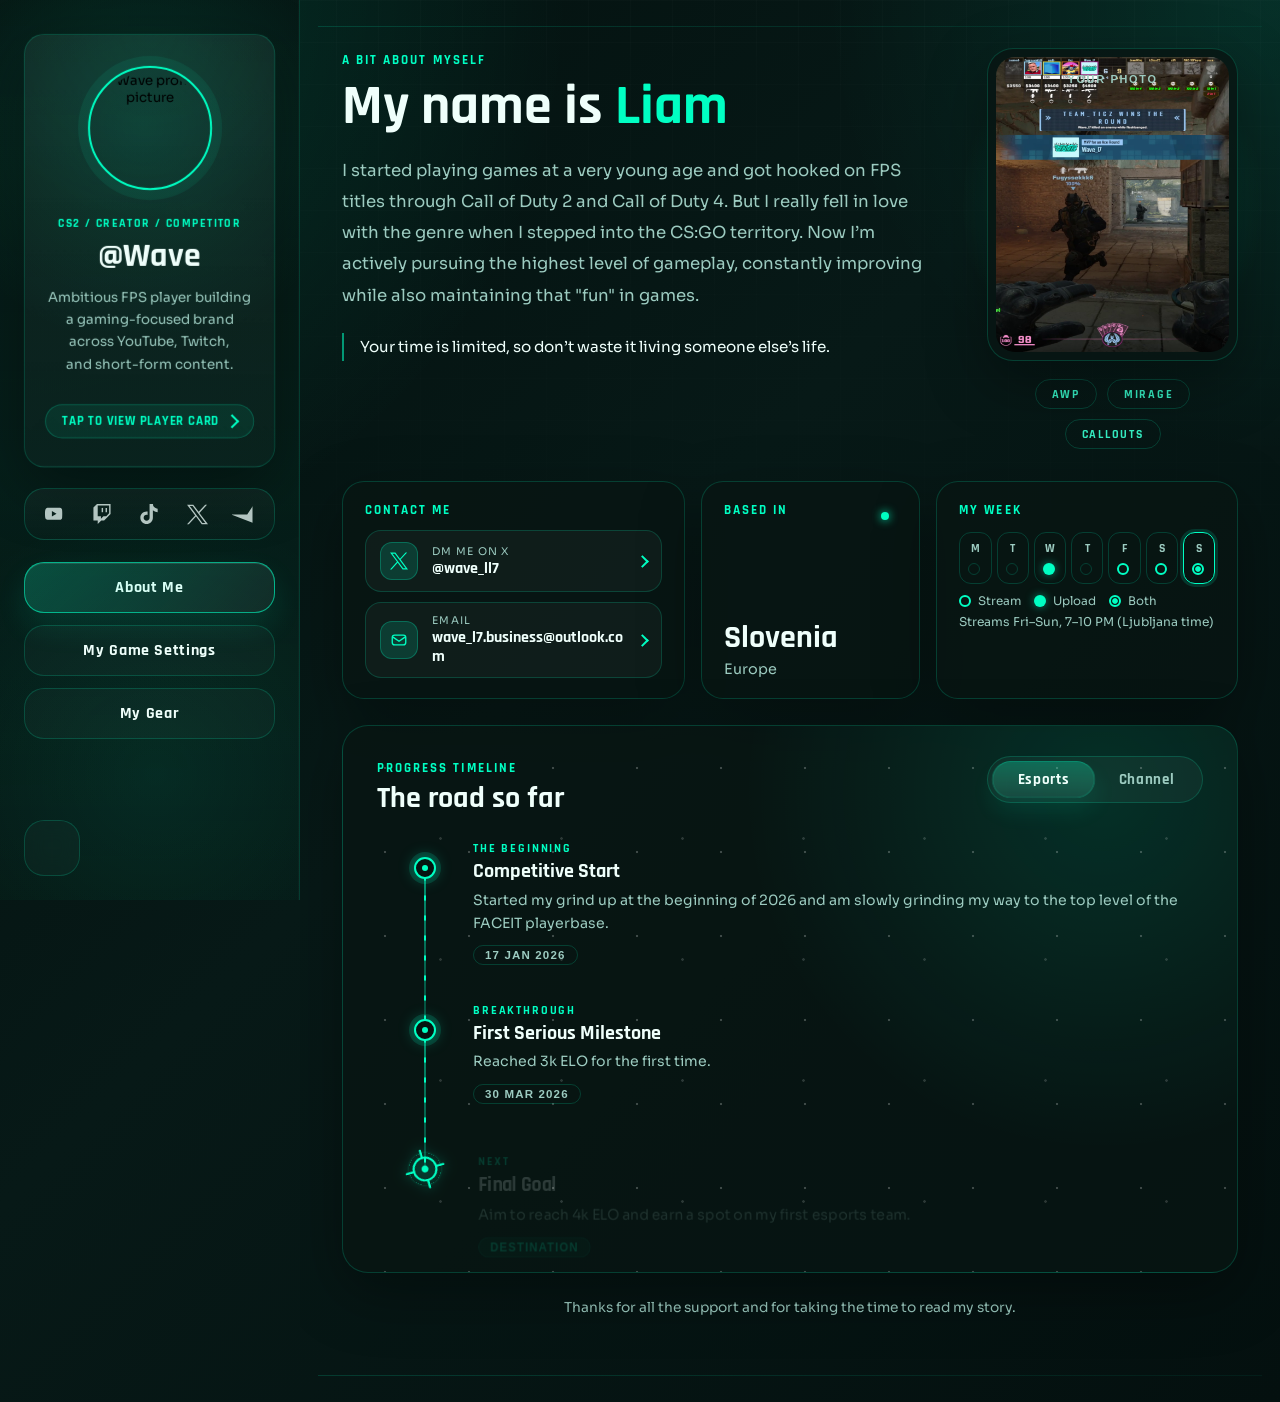
==== commit bb605444: "Update team name from 'Open for Team' to 'Gunrunners'" ====
--- a/docs/index.html
+++ b/docs/index.html
@@ -51,7 +51,7 @@
                             </div>
                             <div class="player-tag">
                                 <span>Team</span>
-                                <strong>Open for Team</strong>
+                                <strong>Gunrunners</strong>
                             </div>
                         </div>
                         <span class="badge-hint badge-hint-back">Tap to flip back</span>
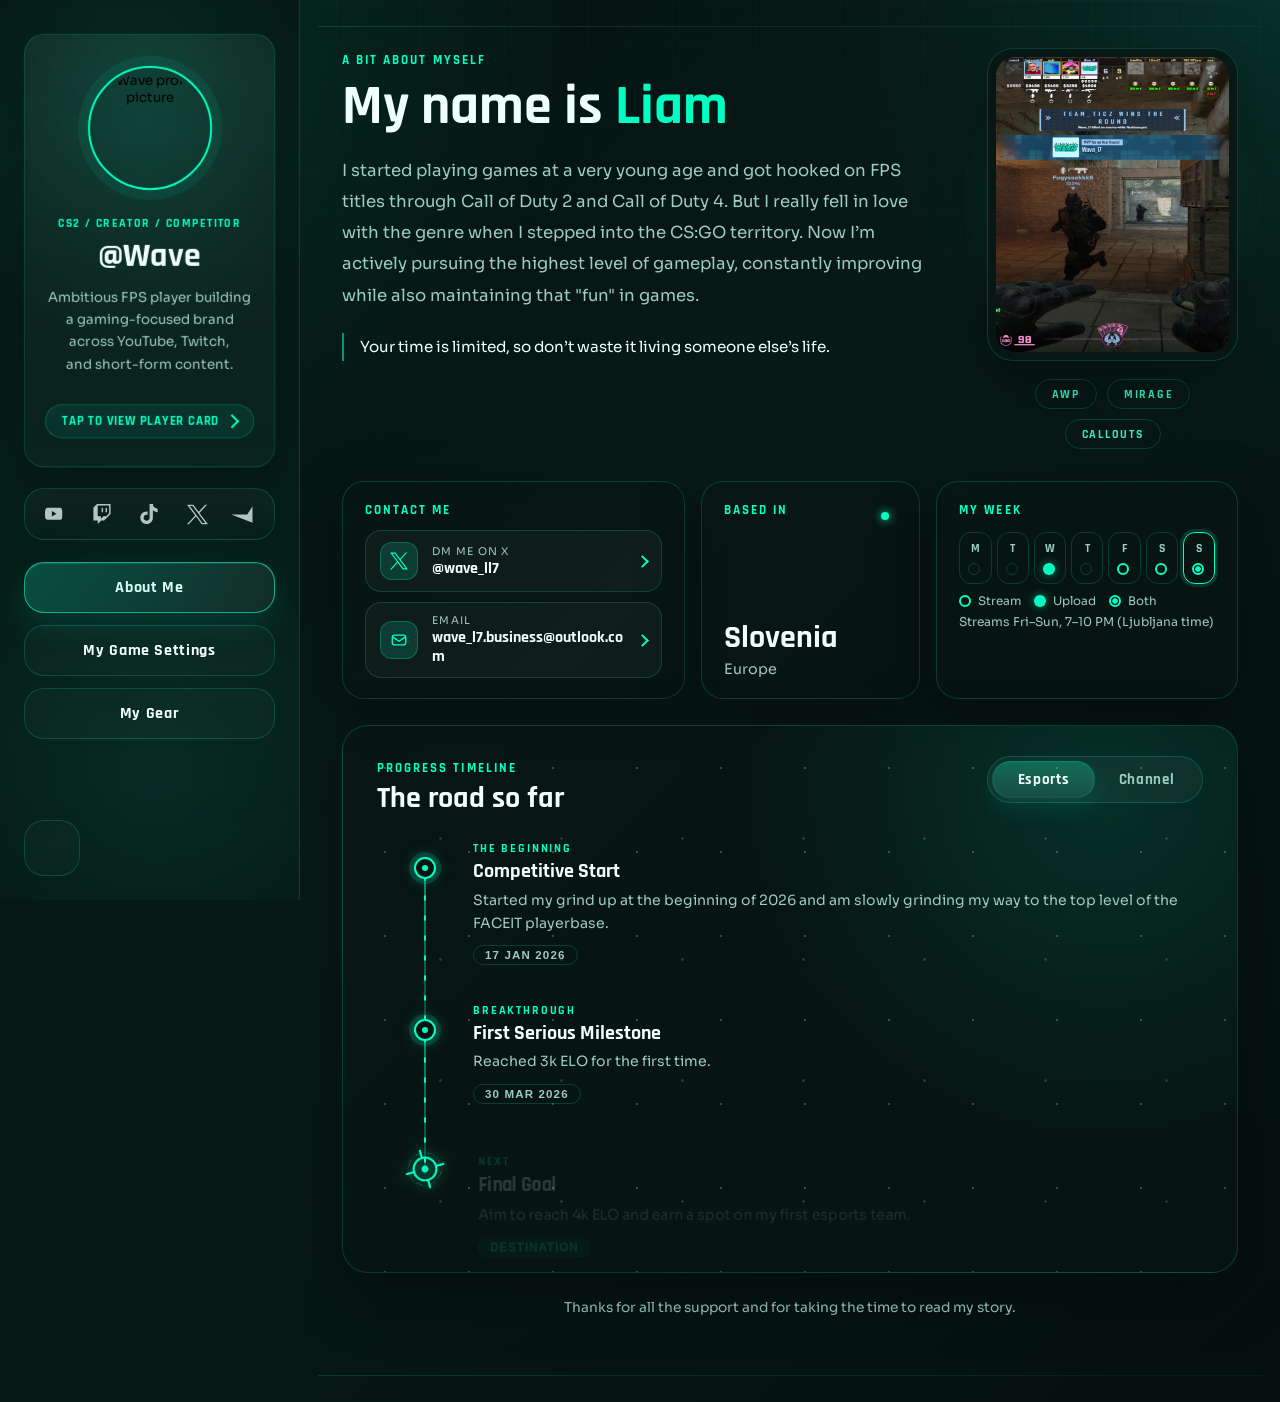
==== commit 6160a8bf: "Comment out photo label in index.html" ====
--- a/docs/index.html
+++ b/docs/index.html
@@ -99,7 +99,7 @@
             <div class="c-img">
                 <!-- <svg viewBox="0 0 120 150" aria-hidden="true"><circle cx="60" cy="58" r="26"/><path d="M12 150c2-36 22-54 48-54s46 18 48 54"/></svg>-->
                 <img src="pfp.png" alt="Liam"> 
-                <span>Your photo</span>
+                <!--<span>Your photo</span>-->
             </div>
         </figure>
         <ul class="c-tags"><li>AWP</li><li>Mirage</li><li>Callouts</li></ul>
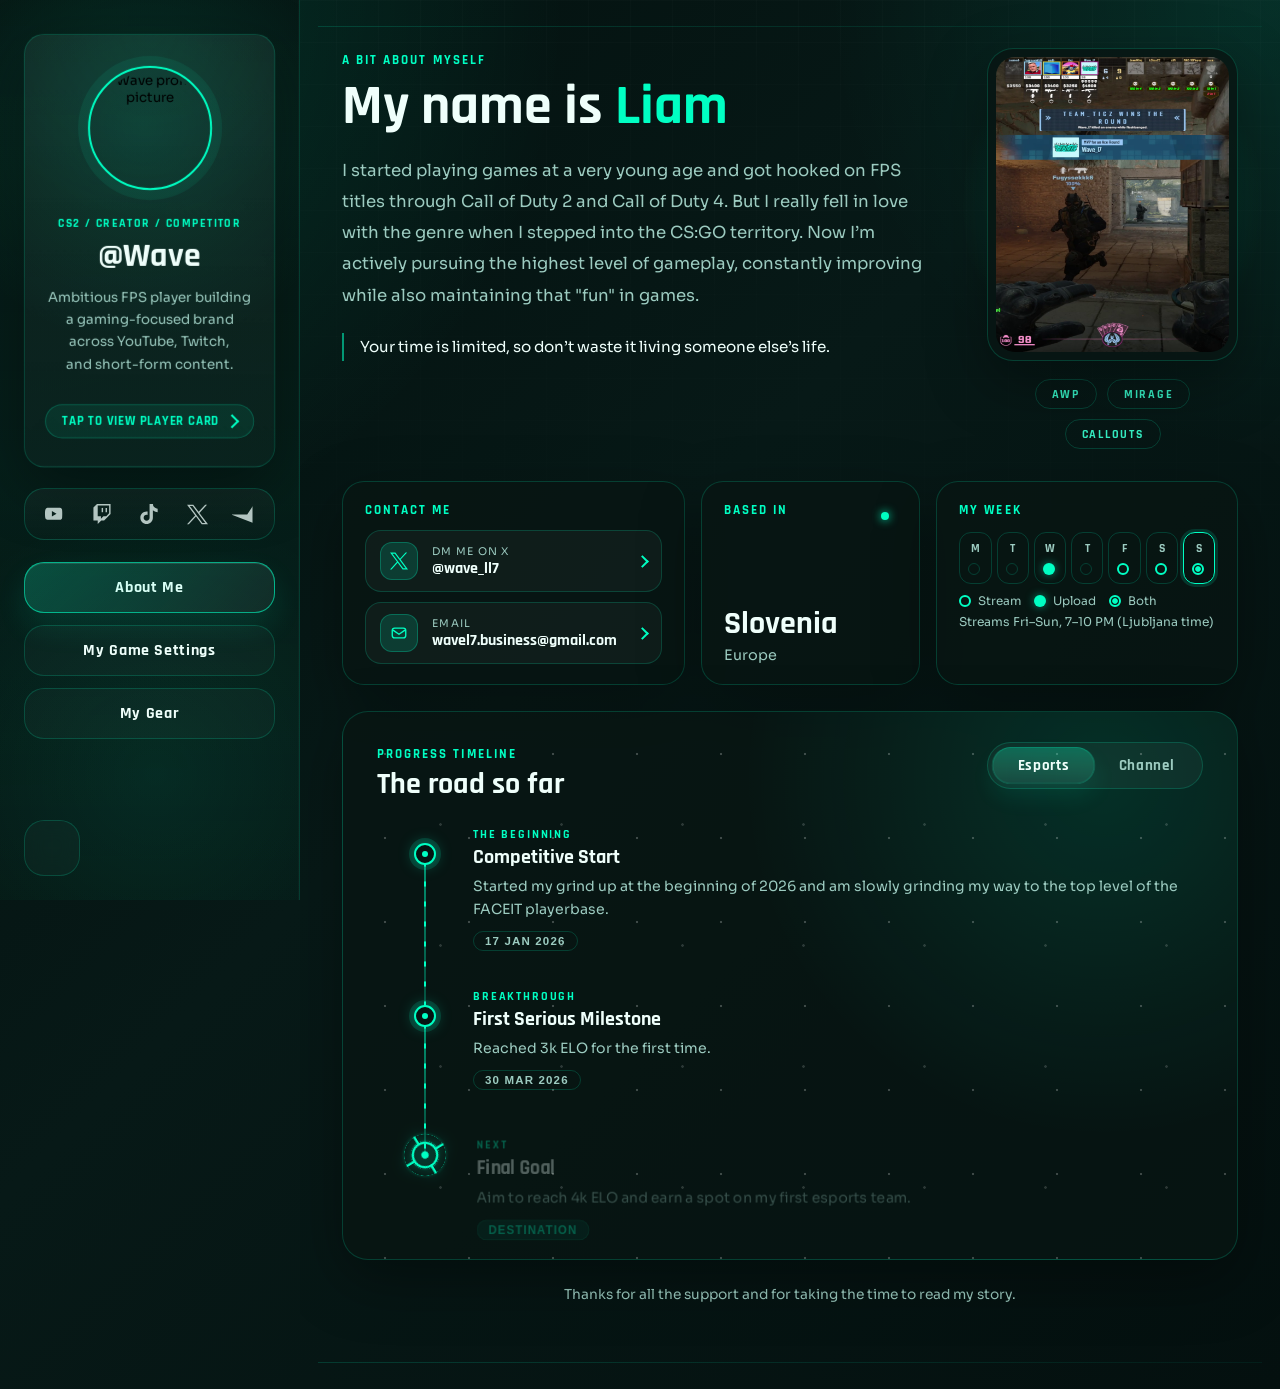
==== commit a1dde21e: "Update index.html" ====
--- a/docs/index.html
+++ b/docs/index.html
@@ -116,9 +116,9 @@
                     <span class="c-ico"><svg viewBox="0 0 24 24" aria-hidden="true"><use href="#ico-x" width="24" height="24"/></svg></span>
                     <span class="c-row-t"><small>DM me on X</small><b>@wave_ll7</b></span><i class="arr" aria-hidden="true"></i>
                 </a>
-                <a class="c-row" href="mailto:wave_l7.business@outlook.com">
+                <a class="c-row" href="mailto:wavel7.business@gmail.com">
                     <span class="c-ico"><svg viewBox="0 0 24 24" aria-hidden="true"><rect x="3" y="5.5" width="18" height="13" rx="3.2"/><path d="m4.5 8.5 7.5 5.2 7.5-5.2"/></svg></span>
-                    <span class="c-row-t"><small>Email</small><b>wave_l7.business@outlook.com</b></span><i class="arr" aria-hidden="true"></i>
+                    <span class="c-row-t"><small>Email</small><b>wavel7.business@gmail.com</b></span><i class="arr" aria-hidden="true"></i>
                 </a>
             </div>
         </article>
